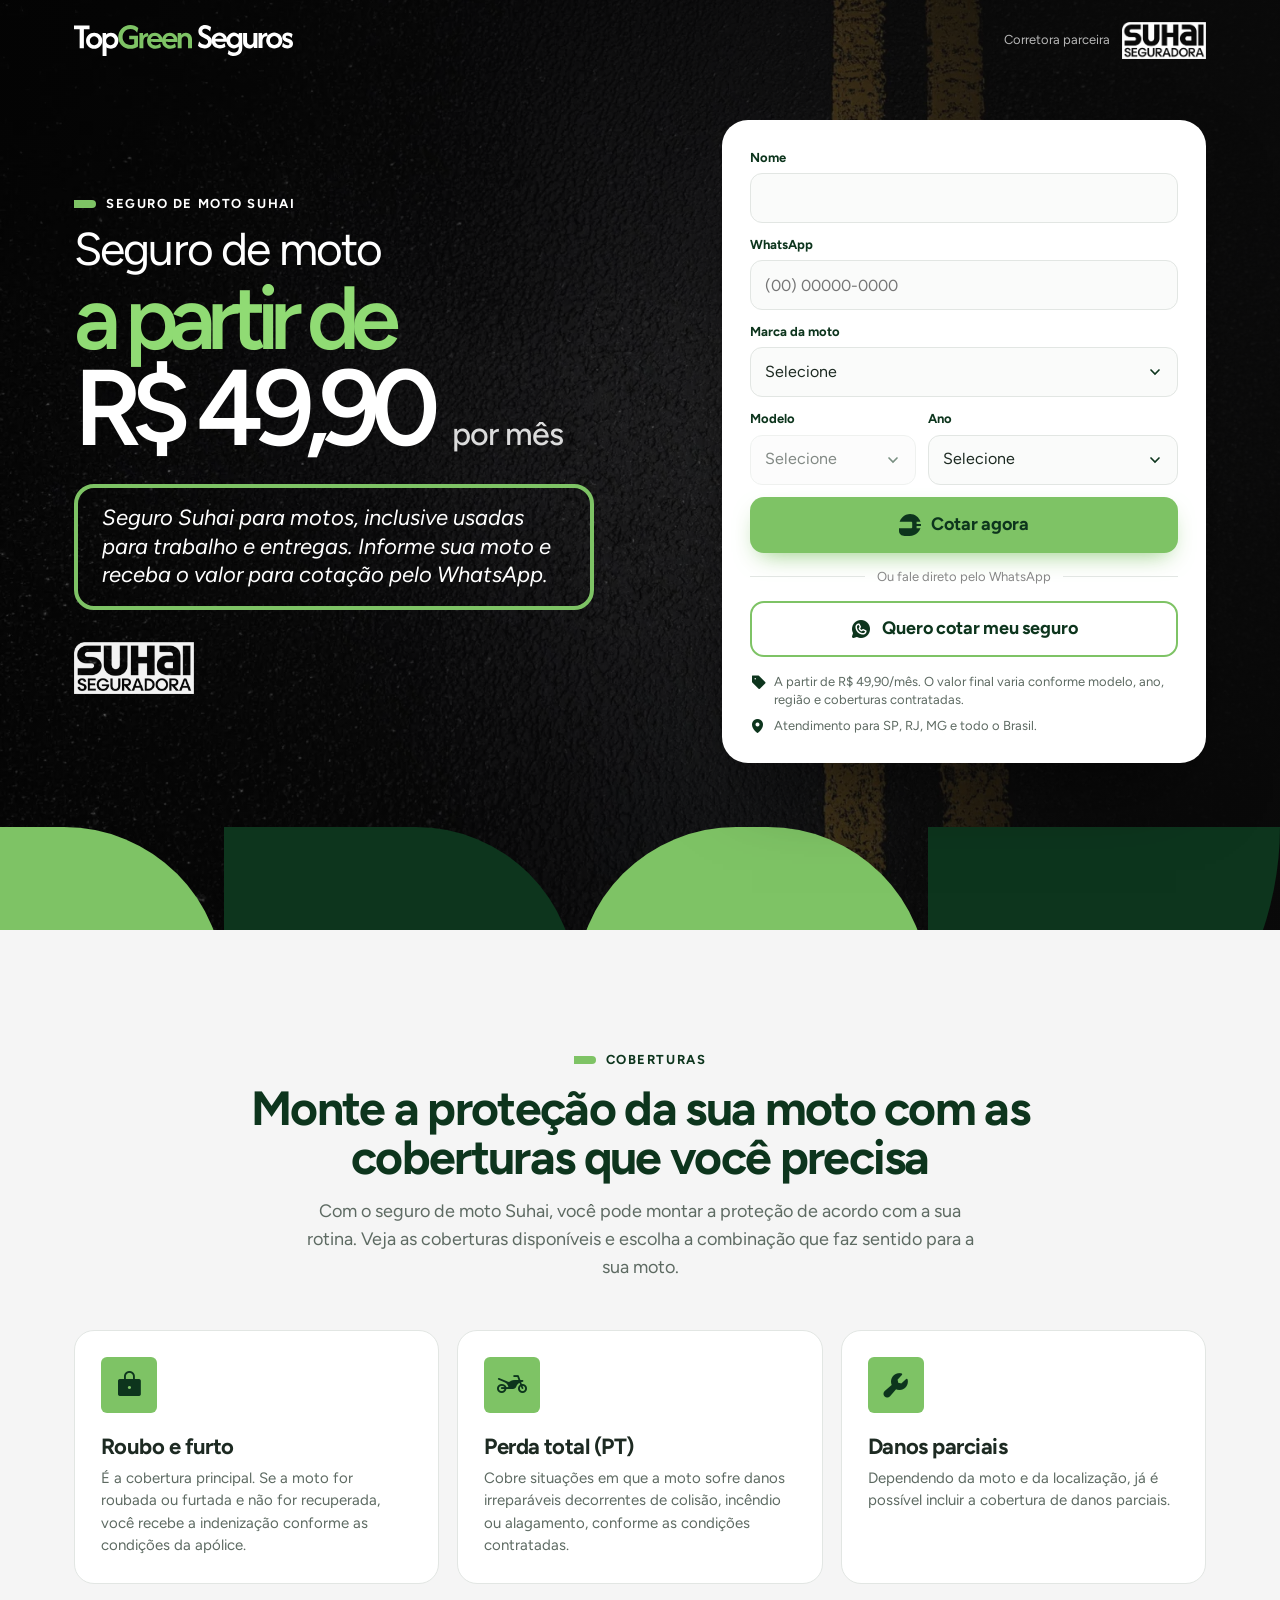
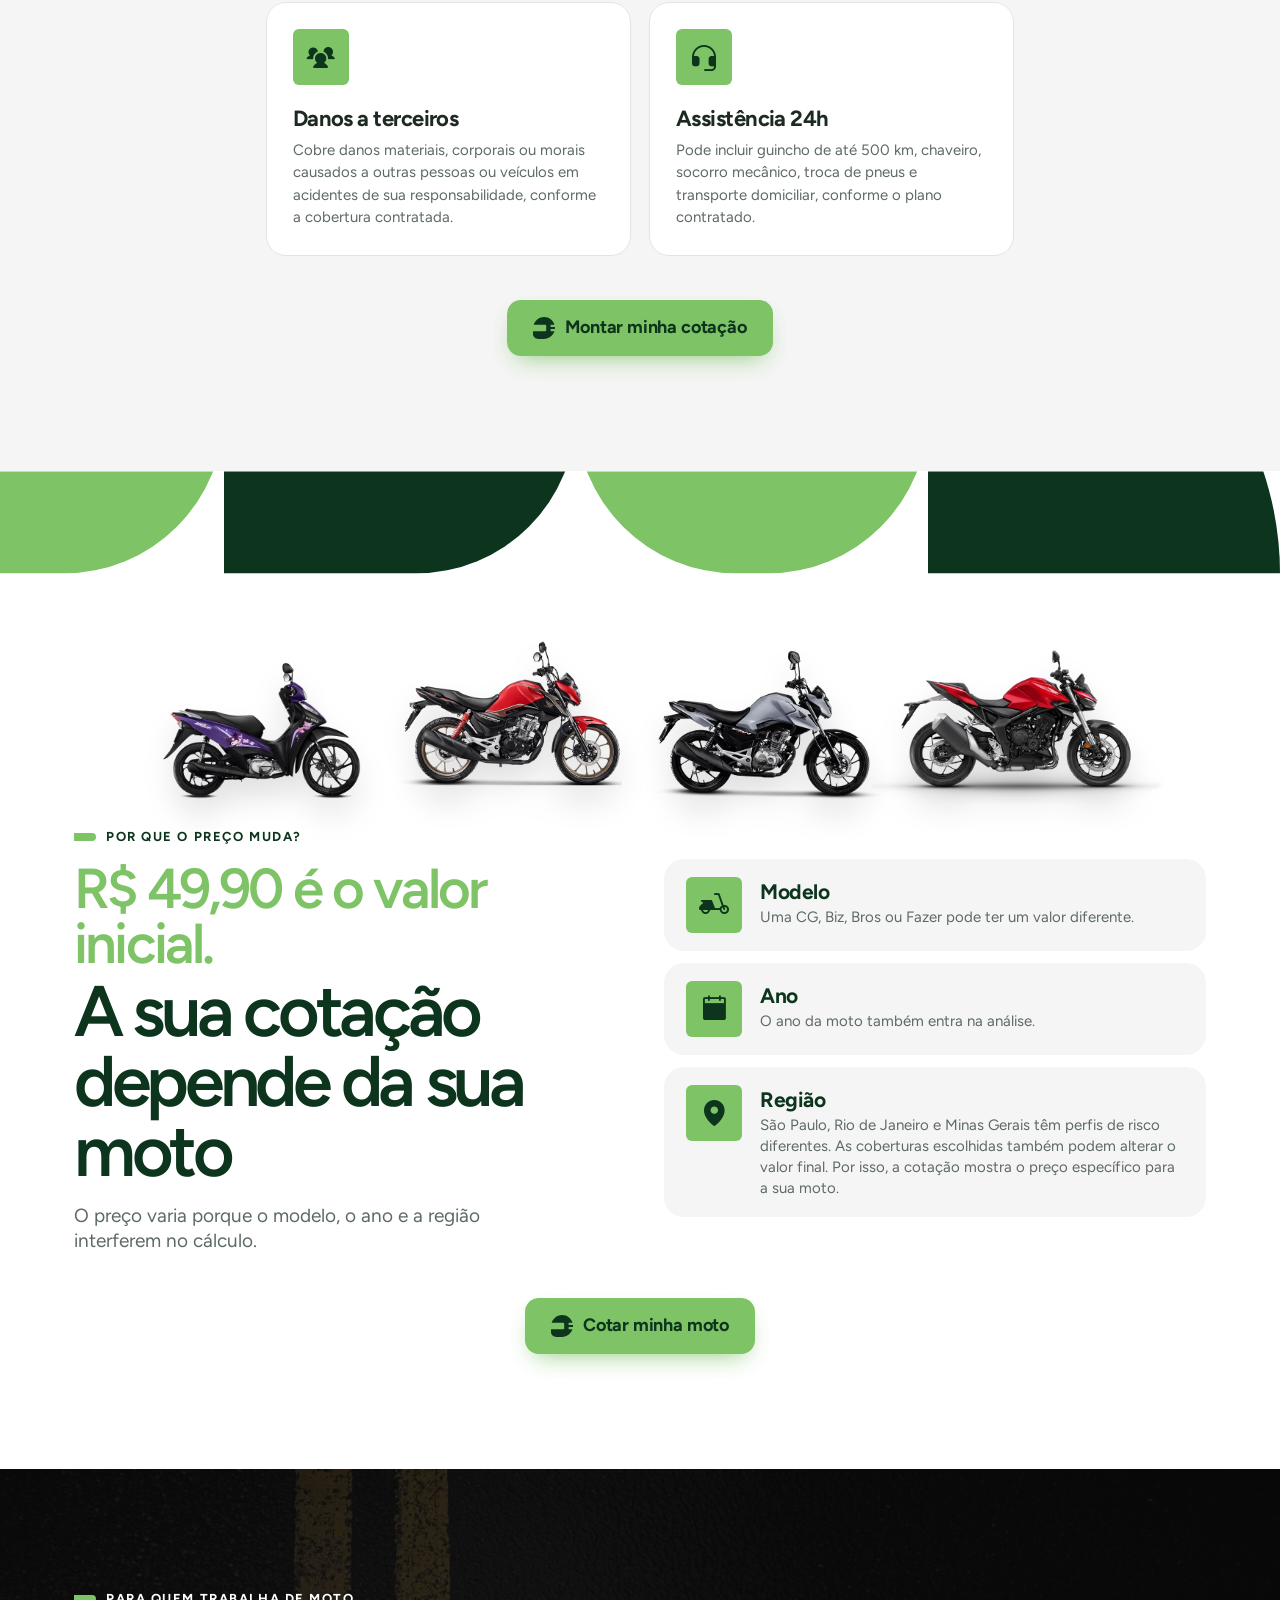
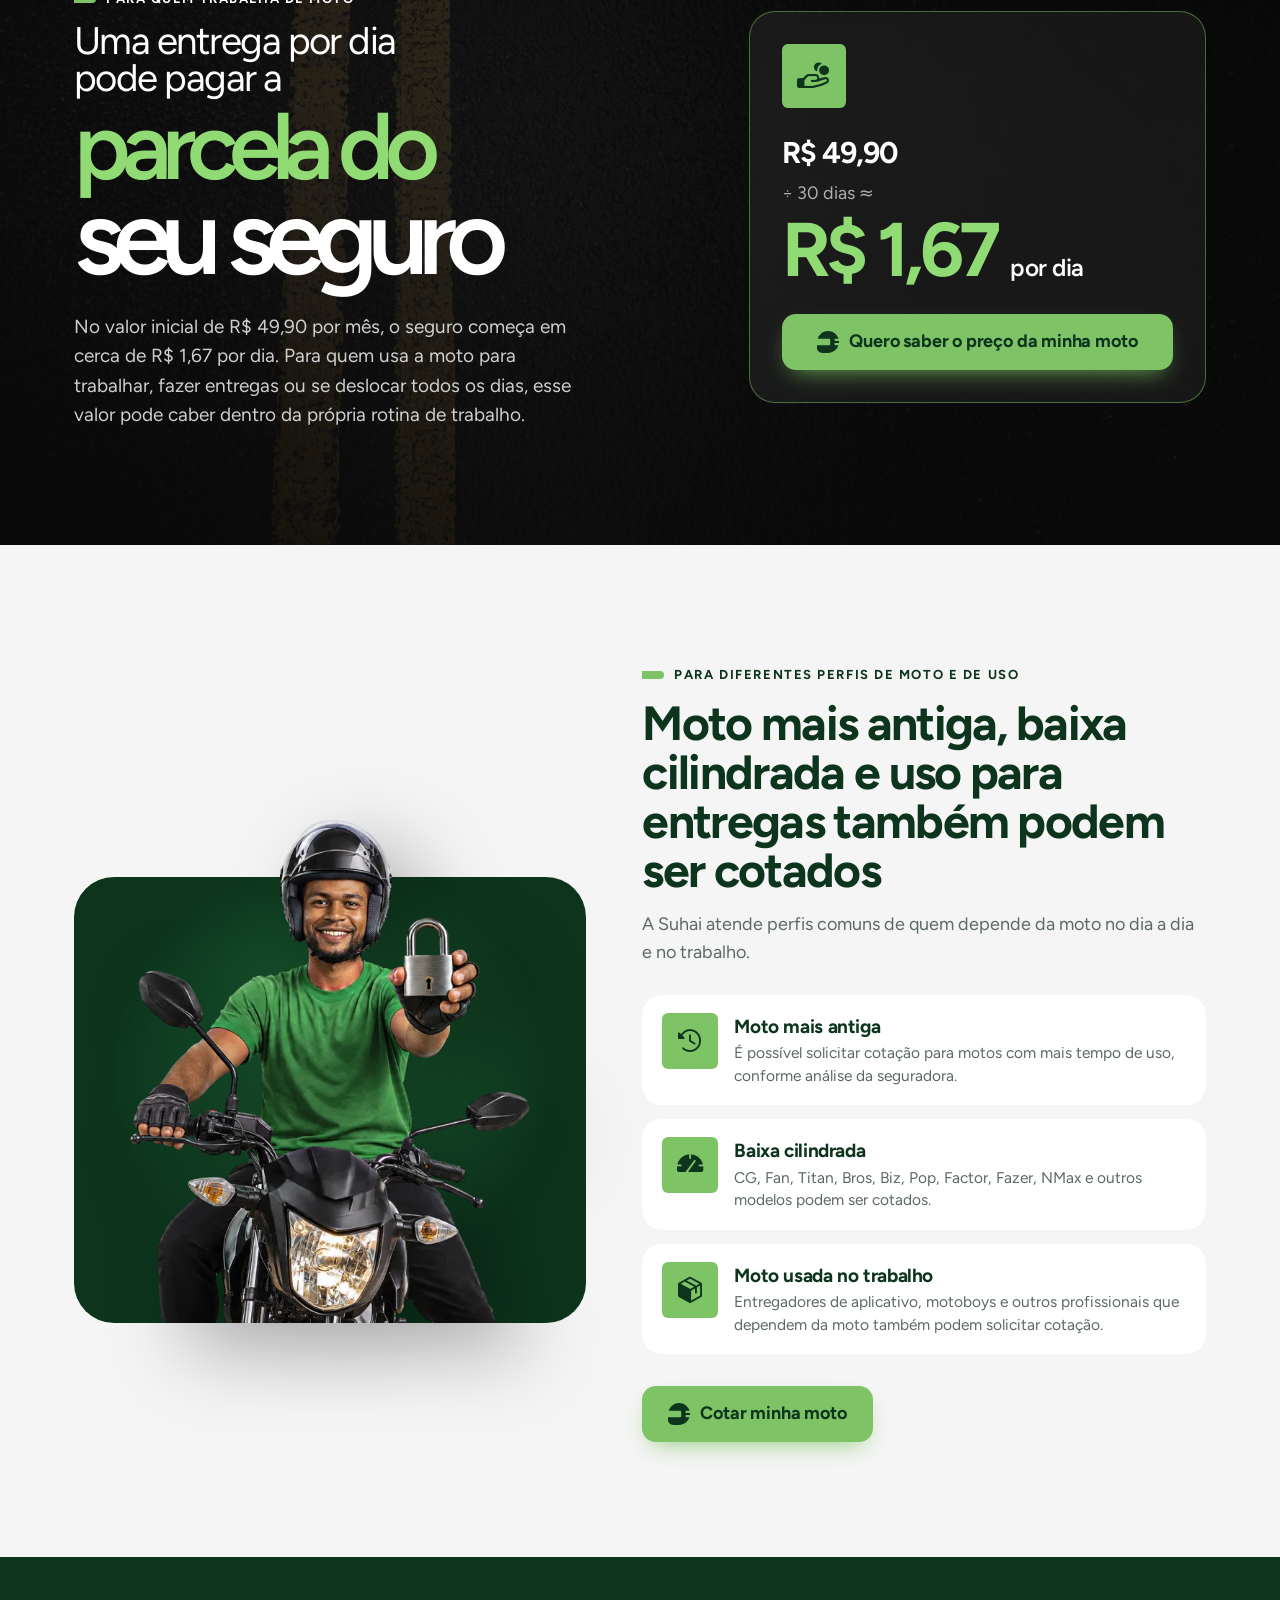
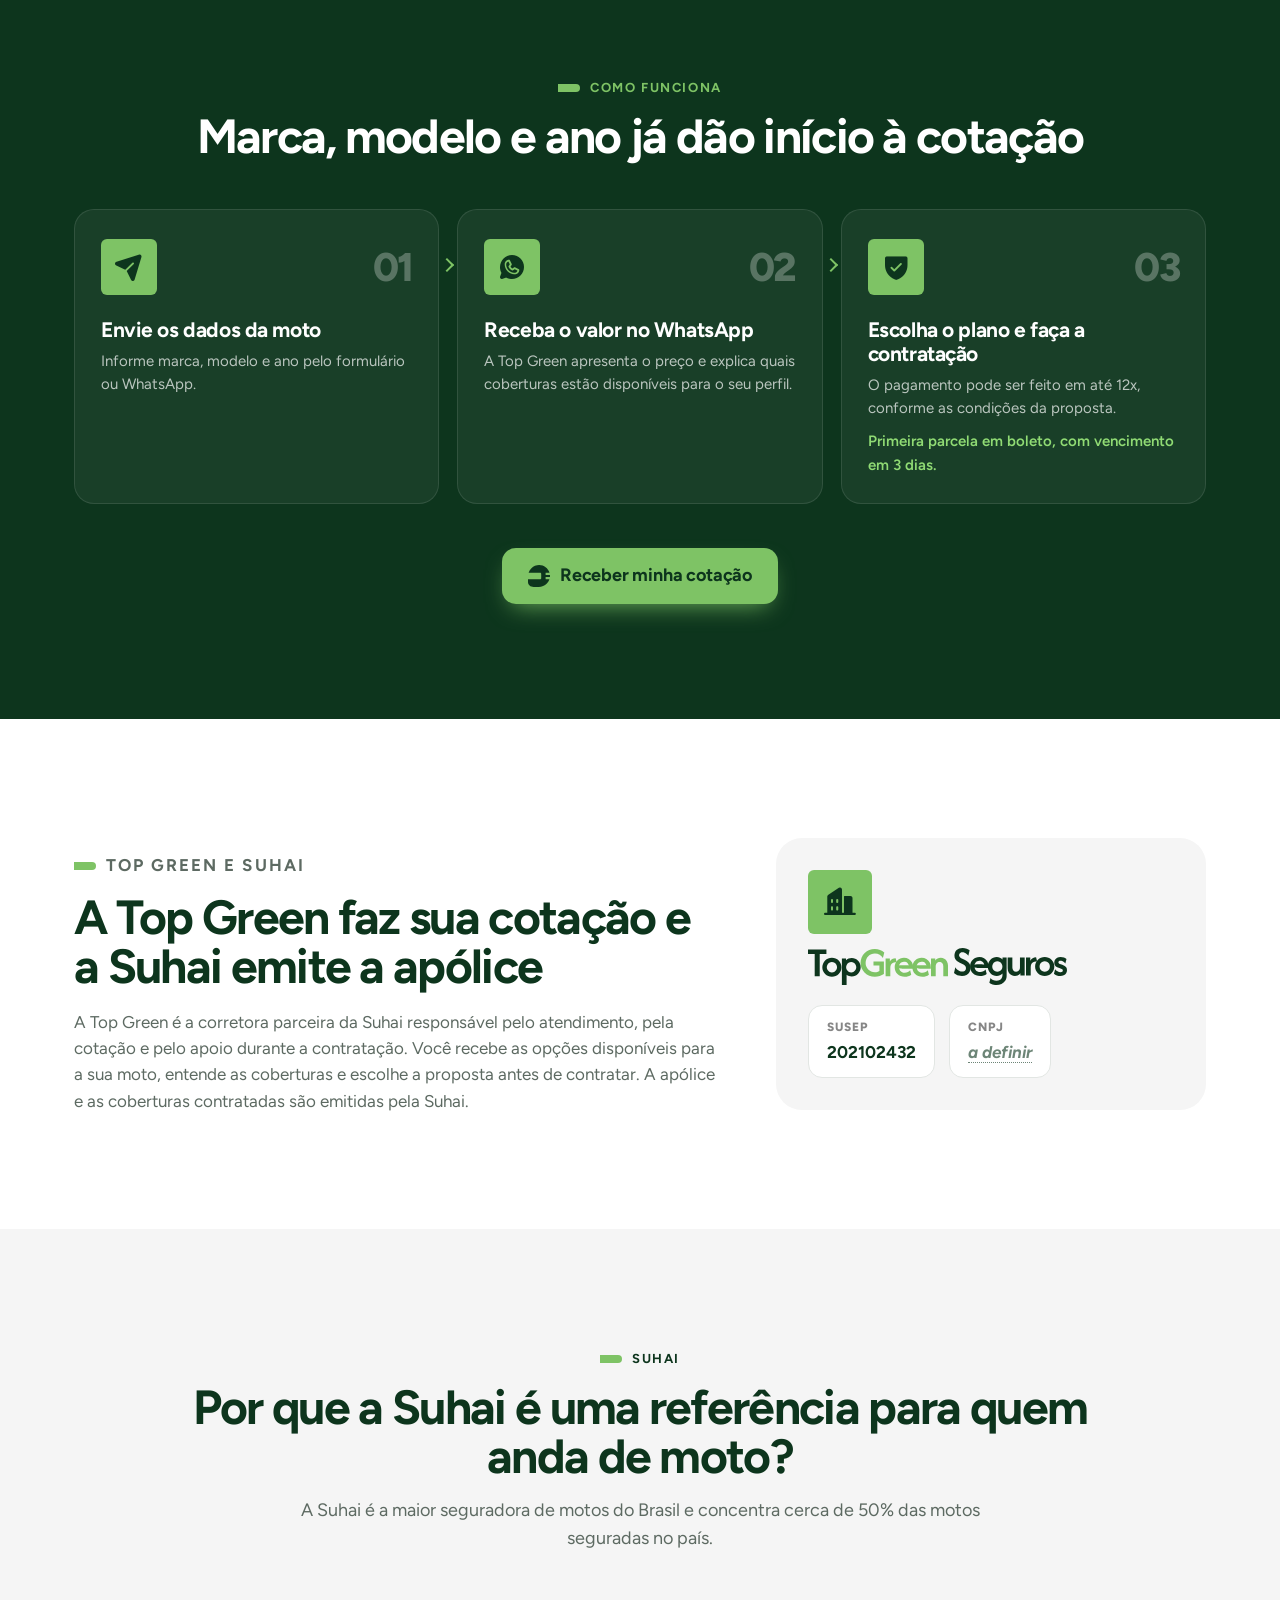
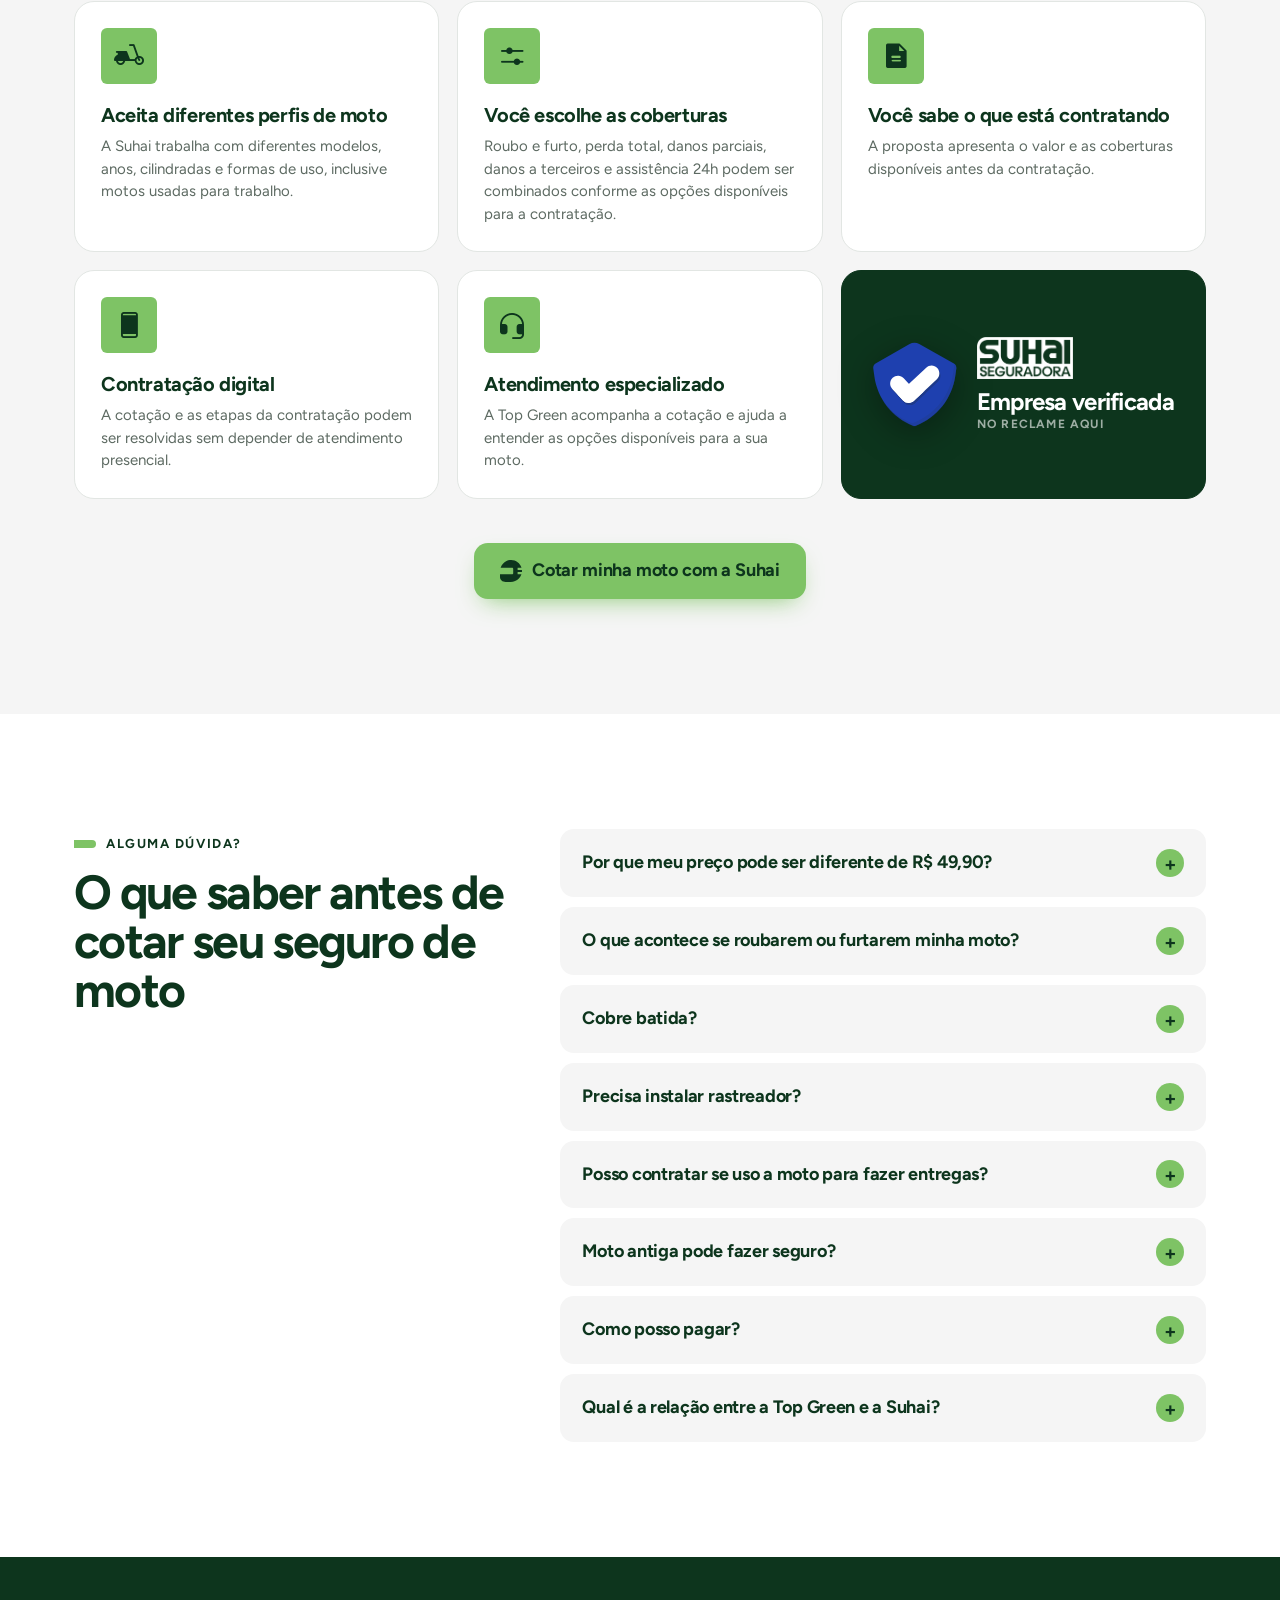
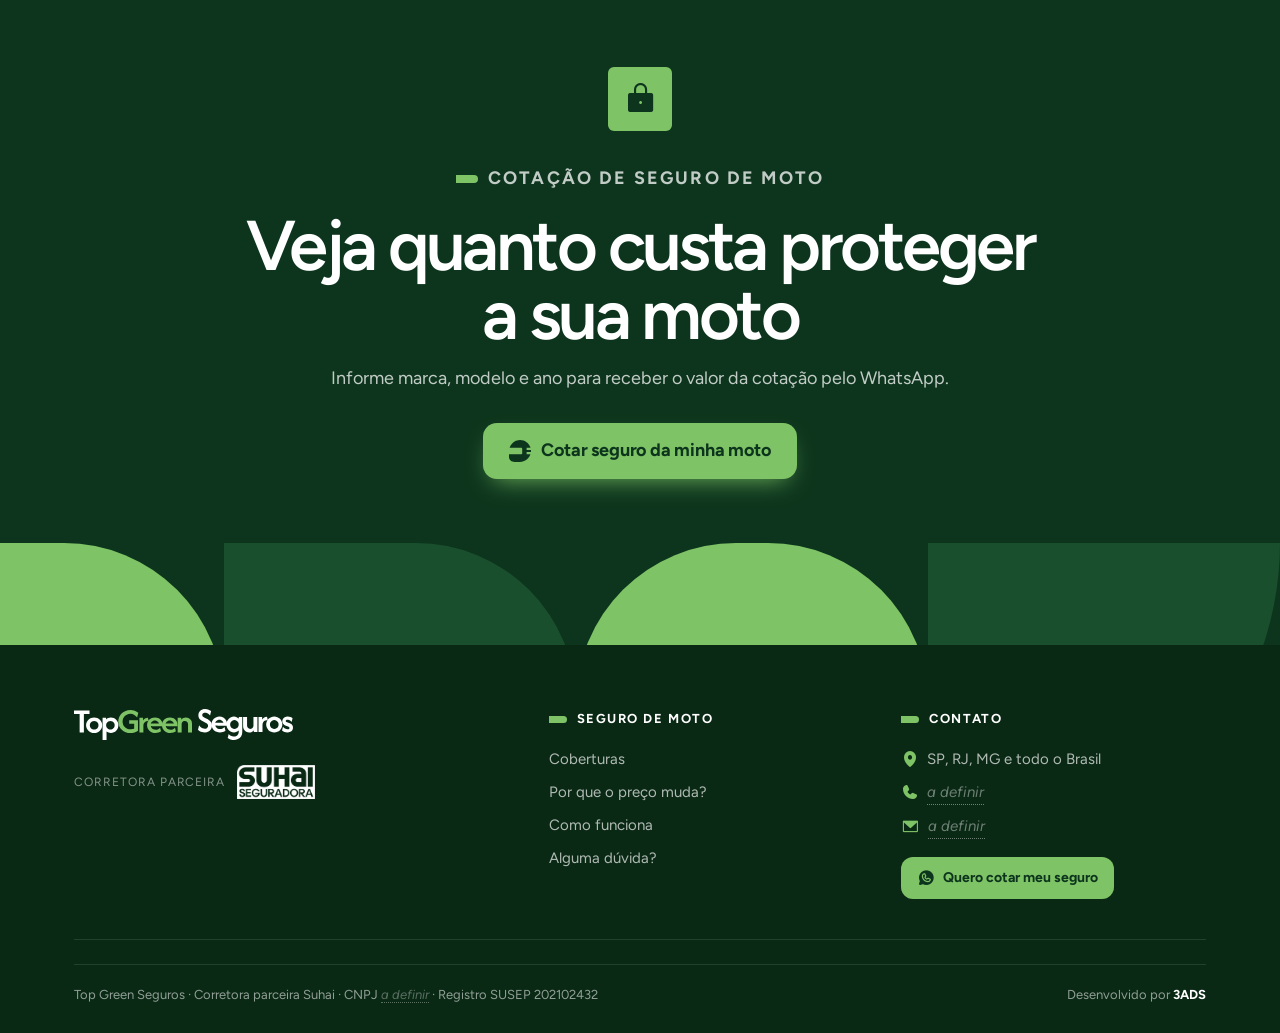
==== v2/index.html @ 80210598 "v2: ajustes do cliente (danos parciais, atendimento Brasil, selo com logo Suhai) Co-Authored-By: Cla" ====
<!doctype html>
<html lang="pt-BR">
<head>
<meta charset="utf-8">
<meta name="viewport" content="width=device-width, initial-scale=1">
<title>Seguro de Moto Suhai a partir de R$ 49,90 por mês | Top Green Seguros</title>
<meta name="description" content="Seguro Suhai para motos, inclusive usadas para trabalho e entregas. Informe sua moto e receba o valor para cotação pelo WhatsApp.">
<meta name="robots" content="noindex, nofollow"><!-- protótipo: remover na publicação final -->
<link rel="preconnect" href="https://fonts.googleapis.com">
<link rel="preconnect" href="https://fonts.gstatic.com" crossorigin>
<link href="https://fonts.googleapis.com/css2?family=Figtree:ital,wght@0,400;0,500;0,600;0,700;0,800;1,400;1,600;1,700&display=swap" rel="stylesheet">
<link rel="preload" href="../assets/icons/Phosphor-Fill.woff2" as="font" type="font/woff2" crossorigin>
<link rel="stylesheet" href="../assets/icons/phosphor-fill.css">
<link rel="preload" as="image" href="../assets/asfalto.webp">
<link rel="stylesheet" href="styles.css">
</head>
<body>

<header class="topbar">
  <div class="wrap topbar__inner">
    <a href="#topo" class="brand" aria-label="Top Green Seguros">
      <img src="../assets/topgreen.svg" alt="" width="118" height="30">
      <img src="../assets/seguros-branco.svg" alt="" width="95" height="31">
    </a>
    <div class="topbar__right">
      <span class="topbar__partner">Corretora parceira</span>
      <img src="../assets/suhai-branca.png" alt="Suhai Seguradora" width="92" height="40" class="topbar__suhai">
    </div>
  </div>
</header>

<main id="topo">

  <!-- 01 · TOPO -->
  <section class="hero">
    <div class="hero__bg" aria-hidden="true"></div>
    <div class="wrap hero__grid">
      <div class="hero__copy">
        <p class="eyebrow eyebrow--light">Seguro de moto Suhai</p>
        <h1 class="hero__title">
          <span class="hero__title-small">Seguro de moto</span>
          <span class="hero__title-green">a partir de</span>
          <span class="hero__title-big">R$&nbsp;49,90 <small>por mês</small></span>
        </h1>
        <div class="hero__box">
          Seguro Suhai para motos, inclusive usadas para trabalho e entregas. Informe sua moto e receba o valor para cotação pelo WhatsApp.
        </div>
        <div class="hero__seal">
          <img src="../assets/suhai-branca.png" alt="Suhai Seguradora" width="120" height="52">
        </div>
      </div>

      <!-- Formulário curto de cotação -->
      <div class="quote" id="cotar">
        <form class="quote__form" id="quoteForm" novalidate>
          <div class="quote__fields" data-step="form">
            <label class="field">
              <span>Nome</span>
              <input name="nome" id="nome" autocomplete="given-name" required>
            </label>
            <label class="field">
              <span>WhatsApp</span>
              <input name="whats" id="whats" type="tel" inputmode="tel" autocomplete="tel" placeholder="(00) 00000-0000" maxlength="15" required>
            </label>
            <label class="field">
              <span>Marca da moto</span>
              <select name="marca" id="marca" required>
                <option value="">Selecione</option>
              </select>
            </label>
            <div class="field-row">
              <label class="field">
                <span>Modelo</span>
                <select name="modelo" id="modelo" required disabled>
                  <option value="">Selecione</option>
                </select>
              </label>
              <label class="field">
                <span>Ano</span>
                <select name="ano" id="ano" required></select>
              </label>
            </div>
            <button type="submit" class="btn btn--primary btn--block">
              <img src="../assets/icon-cotacao.svg" alt="" width="22" height="22"> Cotar agora
            </button>
          </div>

          <div class="quote__done" data-step="done" aria-live="polite">
            <div class="quote__loader"><span></span><span></span><span></span></div>
            <div class="quote__done-ok">
              <span class="ico ico--lg"><i class="ph-fill ph-check-circle"></i></span>
              <p class="quote__done-title"><span data-nome></span>, recebemos os dados da sua <span data-moto></span>.</p>
              <a class="btn btn--whats btn--block" data-whats-quote href="#" target="_blank" rel="noopener">
                <i class="ph-fill ph-whatsapp-logo"></i> Quero cotar meu seguro
              </a>
            </div>
          </div>
        </form>

        <div class="quote__or"><span>Ou fale direto pelo WhatsApp</span></div>
        <a class="btn btn--outline btn--block" data-whats href="#" target="_blank" rel="noopener">
          <i class="ph-fill ph-whatsapp-logo"></i> Quero cotar meu seguro
        </a>
        <div class="quote__notes">
          <p><i class="ph-fill ph-tag"></i> A partir de R$ 49,90/mês. O valor final varia conforme modelo, ano, região e coberturas contratadas.</p>
          <p><i class="ph-fill ph-map-pin"></i> Atendimento para SP, RJ, MG e todo o Brasil.</p>
        </div>
      </div>
    </div>
    <div class="formas formas--hero" aria-hidden="true"><i></i><i></i><i></i><i></i></div>
  </section>

  <!-- 02 · COBERTURAS -->
  <section class="section section--light" id="coberturas">
    <div class="wrap">
      <header class="section__head section__head--center">
        <p class="eyebrow">Coberturas</p>
        <h2 class="h2">Monte a proteção da sua moto com as coberturas que você precisa</h2>
        <p class="lead">Com o seguro de moto Suhai, você pode montar a proteção de acordo com a sua rotina. Veja as coberturas disponíveis e escolha a combinação que faz sentido para a sua moto.</p>
      </header>

      <div class="cover-grid">
        <article class="cover">
          <span class="ico"><i class="ph-fill ph-lock"></i></span>
          <h3>Roubo e furto</h3>
          <p>É a cobertura principal. Se a moto for roubada ou furtada e não for recuperada, você recebe a indenização conforme as condições da apólice.</p>
        </article>
        <article class="cover">
          <span class="ico"><i class="ph-fill ph-motorcycle"></i></span>
          <h3>Perda total (PT)</h3>
          <p>Cobre situações em que a moto sofre danos irreparáveis decorrentes de colisão, incêndio ou alagamento, conforme as condições contratadas.</p>
        </article>
        <article class="cover">
          <span class="ico"><i class="ph-fill ph-wrench"></i></span>
          <h3>Danos parciais</h3>
          <p>Dependendo da moto e da localização, já é possível incluir a cobertura de danos parciais.</p>
        </article>
        <article class="cover">
          <span class="ico"><i class="ph-fill ph-users-three"></i></span>
          <h3>Danos a terceiros</h3>
          <p>Cobre danos materiais, corporais ou morais causados a outras pessoas ou veículos em acidentes de sua responsabilidade, conforme a cobertura contratada.</p>
        </article>
        <article class="cover">
          <span class="ico"><i class="ph-fill ph-headset"></i></span>
          <h3>Assistência 24h</h3>
          <p>Pode incluir guincho de até 500 km, chaveiro, socorro mecânico, troca de pneus e transporte domiciliar, conforme o plano contratado.</p>
        </article>
      </div>
      <div class="section__cta">
        <a href="#cotar" class="btn btn--primary"><img src="../assets/icon-cotacao.svg" alt="" width="22" height="22"> Montar minha cotação</a>
      </div>
    </div>
  </section>

  <!-- 03 · POR QUE O PREÇO MUDA -->
  <section class="section section--white price" id="preco">
    <div class="formas formas--top" aria-hidden="true"><i></i><i></i><i></i><i></i></div>
    <div class="price__motos" aria-hidden="true">
      <img src="../assets/moto-biz.webp" alt="" width="430" height="275" loading="lazy">
      <img src="../assets/moto-titan.webp" alt="" width="430" height="275" loading="lazy">
      <img src="../assets/moto-fan.webp" alt="" width="430" height="275" loading="lazy">
      <img src="../assets/moto-cb300.webp" alt="" width="430" height="275" loading="lazy">
    </div>
    <div class="wrap price__grid">
      <div>
        <p class="eyebrow">Por que o preço muda?</p>
        <h2 class="display">
          <span class="display__green">R$ 49,90 é o valor inicial.</span>
          <span class="display__dark">A sua cotação depende da sua moto</span>
        </h2>
        <p class="price__kicker">O preço varia porque o modelo, o ano e a região interferem no cálculo.</p>
      </div>
      <ul class="price__list">
        <li><span class="ico"><i class="ph-fill ph-moped"></i></span><div><strong>Modelo</strong>Uma CG, Biz, Bros ou Fazer pode ter um valor diferente.</div></li>
        <li><span class="ico"><i class="ph-fill ph-calendar-blank"></i></span><div><strong>Ano</strong>O ano da moto também entra na análise.</div></li>
        <li><span class="ico"><i class="ph-fill ph-map-pin"></i></span><div><strong>Região</strong>São Paulo, Rio de Janeiro e Minas Gerais têm perfis de risco diferentes. As coberturas escolhidas também podem alterar o valor final. Por isso, a cotação mostra o preço específico para a sua moto.</div></li>
      </ul>
    </div>
    <div class="wrap section__cta">
      <a href="#cotar" class="btn btn--primary"><img src="../assets/icon-cotacao.svg" alt="" width="22" height="22"> Cotar minha moto</a>
    </div>
  </section>

  <!-- 04 · PARA QUEM TRABALHA DE MOTO -->
  <section class="section section--asfalto conta" id="trabalho">
    <div class="wrap conta__grid">
      <div>
        <p class="eyebrow eyebrow--light">Para quem trabalha de moto</p>
        <h2 class="conta__title">
          <span class="conta__small">Uma entrega por dia pode pagar a</span>
          <span class="conta__green">parcela do</span>
          <span class="conta__big">seu seguro</span>
        </h2>
        <p class="conta__lead">No valor inicial de R$ 49,90 por mês, o seguro começa em cerca de R$ 1,67 por dia. Para quem usa a moto para trabalhar, fazer entregas ou se deslocar todos os dias, esse valor pode caber dentro da própria rotina de trabalho.</p>
      </div>
      <div class="formula">
        <span class="ico ico--lg"><i class="ph-fill ph-hand-coins"></i></span>
        <p class="formula__calc">
          <span>R$ 49,90</span>
          <span class="formula__op">÷ 30 dias ≈</span>
          <strong>R$ 1,67 <small>por dia</small></strong>
        </p>
        <a href="#cotar" class="btn btn--primary btn--block"><img src="../assets/icon-cotacao.svg" alt="" width="22" height="22"> Quero saber o preço da minha moto</a>
      </div>
    </div>
  </section>

  <!-- 05 · PERFIS -->
  <section class="section section--light perfis" id="perfis">
    <div class="wrap perfis__grid">
      <div class="suhai__photo">
        <div class="suhai__panel" aria-hidden="true"></div>
        <img src="../assets/motociclista.webp" alt="Motociclista de camiseta verde mostrando um cadeado" width="700" height="883" loading="lazy">
      </div>
      <div>
        <p class="eyebrow">Para diferentes perfis de moto e de uso</p>
        <h2 class="h2">Moto mais antiga, baixa cilindrada e uso para entregas também podem ser cotados</h2>
        <p class="lead">A Suhai atende perfis comuns de quem depende da moto no dia a dia e no trabalho.</p>
        <ul class="feature-list">
          <li><span class="ico"><i class="ph-fill ph-clock-counter-clockwise"></i></span><div><strong>Moto mais antiga</strong>É possível solicitar cotação para motos com mais tempo de uso, conforme análise da seguradora.</div></li>
          <li><span class="ico"><i class="ph-fill ph-gauge"></i></span><div><strong>Baixa cilindrada</strong>CG, Fan, Titan, Bros, Biz, Pop, Factor, Fazer, NMax e outros modelos podem ser cotados.</div></li>
          <li><span class="ico"><i class="ph-fill ph-package"></i></span><div><strong>Moto usada no trabalho</strong>Entregadores de aplicativo, motoboys e outros profissionais que dependem da moto também podem solicitar cotação.</div></li>
        </ul>
        <a href="#cotar" class="btn btn--primary"><img src="../assets/icon-cotacao.svg" alt="" width="22" height="22"> Cotar minha moto</a>
      </div>
    </div>
  </section>

  <!-- 06 · COMO FUNCIONA -->
  <section class="section section--dark como" id="como">
    <div class="wrap">
      <header class="section__head section__head--center">
        <p class="eyebrow eyebrow--green">Como funciona</p>
        <h2 class="h2 h2--light">Marca, modelo e ano já dão início à cotação</h2>
      </header>
      <ol class="steps">
        <li>
          <div class="steps__top"><span class="ico"><i class="ph-fill ph-paper-plane-tilt"></i></span><span class="steps__n">01</span></div>
          <h3>Envie os dados da moto</h3>
          <p>Informe marca, modelo e ano pelo formulário ou WhatsApp.</p>
        </li>
        <li>
          <div class="steps__top"><span class="ico"><i class="ph-fill ph-whatsapp-logo"></i></span><span class="steps__n">02</span></div>
          <h3>Receba o valor no WhatsApp</h3>
          <p>A Top Green apresenta o preço e explica quais coberturas estão disponíveis para o seu perfil.</p>
        </li>
        <li>
          <div class="steps__top"><span class="ico"><i class="ph-fill ph-shield-check"></i></span><span class="steps__n">03</span></div>
          <h3>Escolha o plano e faça a contratação</h3>
          <p>O pagamento pode ser feito em até 12x, conforme as condições da proposta.</p>
          <p class="steps__note">Primeira parcela em boleto, com vencimento em 3 dias.</p>
        </li>
      </ol>
      <div class="section__cta">
        <a href="#cotar" class="btn btn--primary"><img src="../assets/icon-cotacao.svg" alt="" width="22" height="22"> Receber minha cotação</a>
      </div>
    </div>
  </section>

  <!-- 07 · TOP GREEN E SUHAI -->
  <section class="section section--white" id="quem-somos">
    <div class="wrap trust">
      <div class="trust__about">
        <p class="eyebrow">Top Green e Suhai</p>
        <h2 class="h2">A Top Green faz sua cotação e a Suhai emite a apólice</h2>
        <p>A Top Green é a corretora parceira da Suhai responsável pelo atendimento, pela cotação e pelo apoio durante a contratação. Você recebe as opções disponíveis para a sua moto, entende as coberturas e escolhe a proposta antes de contratar. A apólice e as coberturas contratadas são emitidas pela Suhai.</p>
      </div>
      <div class="trust__card">
        <span class="ico ico--lg"><i class="ph-fill ph-buildings"></i></span>
        <span class="brand brand--dark">
          <img src="../assets/topgreen-dark.svg" alt="Top Green" width="118" height="30">
          <img src="../assets/seguros-dark.svg" alt="Seguros" width="95" height="31">
        </span>
        <dl class="trust__data">
          <div><dt>SUSEP</dt><dd>202102432</dd></div>
          <div><dt>CNPJ</dt><dd><span class="pending">a definir</span></dd></div>
        </dl>
      </div>
    </div>
  </section>

  <!-- 08 · SUHAI -->
  <section class="section section--light" id="suhai">
    <div class="wrap">
      <header class="section__head section__head--center">
        <div>
          <p class="eyebrow">Suhai</p>
          <h2 class="h2">Por que a Suhai é uma referência para quem anda de moto?</h2>
          <p class="lead">A Suhai é a maior seguradora de motos do Brasil e concentra cerca de 50% das motos seguradas no país.</p>
        </div>
      </header>
      <div class="why-grid">
        <article class="why"><span class="ico"><i class="ph-fill ph-moped"></i></span><h3>Aceita diferentes perfis de moto</h3><p>A Suhai trabalha com diferentes modelos, anos, cilindradas e formas de uso, inclusive motos usadas para trabalho.</p></article>
        <article class="why"><span class="ico"><i class="ph-fill ph-sliders-horizontal"></i></span><h3>Você escolhe as coberturas</h3><p>Roubo e furto, perda total, danos parciais, danos a terceiros e assistência 24h podem ser combinados conforme as opções disponíveis para a contratação.</p></article>
        <article class="why"><span class="ico"><i class="ph-fill ph-file-text"></i></span><h3>Você sabe o que está contratando</h3><p>A proposta apresenta o valor e as coberturas disponíveis antes da contratação.</p></article>
        <article class="why"><span class="ico"><i class="ph-fill ph-device-mobile"></i></span><h3>Contratação digital</h3><p>A cotação e as etapas da contratação podem ser resolvidas sem depender de atendimento presencial.</p></article>
        <article class="why"><span class="ico"><i class="ph-fill ph-headset"></i></span><h3>Atendimento especializado</h3><p>A Top Green acompanha a cotação e ajuda a entender as opções disponíveis para a sua moto.</p></article>
        <article class="why why--ra" role="img" aria-label="Suhai: Empresa verificada no Reclame Aqui">
          <img src="../assets/ra-empresa-verificada.svg" alt="" width="84" height="85" class="ra__seal">
          <div class="ra__txt">
            <img src="../assets/suhai-branca.png" alt="Suhai Seguradora" width="110" height="48" class="ra__suhai">
            <strong>Empresa verificada</strong>
            <small>no Reclame Aqui</small>
          </div>
        </article>
      </div>
      <div class="section__cta">
        <a href="#cotar" class="btn btn--primary"><img src="../assets/icon-cotacao.svg" alt="" width="22" height="22"> Cotar minha moto com a Suhai</a>
      </div>
    </div>
  </section>

  <!-- 09 · FAQ -->
  <section class="section section--white" id="faq">
    <div class="wrap faq">
      <header class="section__head">
        <p class="eyebrow">Alguma dúvida?</p>
        <h2 class="h2">O que saber antes de cotar seu seguro de moto</h2>
      </header>
      <div class="faq__list">
        <details>
          <summary>Por que meu preço pode ser diferente de R$ 49,90?</summary>
          <p>Porque R$ 49,90 é o valor inicial. Modelo, ano, região e coberturas contratadas influenciam o preço da sua cotação.</p>
        </details>
        <details>
          <summary>O que acontece se roubarem ou furtarem minha moto?</summary>
          <p>Se o evento estiver coberto e a moto não for recuperada, a indenização segue as condições previstas na apólice.</p>
        </details>
        <details>
          <summary>Cobre batida?</summary>
          <p>Roubo e furto não incluem automaticamente qualquer dano causado por colisão. Para cobrir batidas, é possível contratar a cobertura de danos parciais.</p>
        </details>
        <details>
          <summary>Precisa instalar rastreador?</summary>
          <p>Depende da análise da proposta. Se houver necessidade, essa condição será informada durante a cotação.</p>
        </details>
        <details>
          <summary>Posso contratar se uso a moto para fazer entregas?</summary>
          <p>Sim. Motos utilizadas por entregadores e motoboys podem ser cotadas, conforme as condições de aceitação da seguradora.</p>
        </details>
        <details>
          <summary>Moto antiga pode fazer seguro?</summary>
          <p>É possível solicitar cotação para motos mais antigas, conforme análise da proposta.</p>
        </details>
        <details>
          <summary>Como posso pagar?</summary>
          <p>O seguro pode ser parcelado em até 12x, conforme as condições apresentadas na cotação. A primeira parcela pode ser paga por boleto com vencimento em 3 dias.</p>
        </details>
        <details>
          <summary>Qual é a relação entre a Top Green e a Suhai?</summary>
          <p>A Top Green faz seu atendimento, cotação e apoio durante a contratação. A Suhai é a seguradora responsável pela apólice e pelas coberturas contratadas.</p>
        </details>
      </div>
    </div>
  </section>

  <!-- 10 · COTAÇÃO FINAL -->
  <section class="final">
    <div class="wrap final__inner">
      <span class="ico ico--lg"><i class="ph-fill ph-lock"></i></span>
      <p class="eyebrow eyebrow--green">Cotação de seguro de moto</p>
      <h2 class="final__title">Veja quanto custa proteger a sua moto</h2>
      <p>Informe marca, modelo e ano para receber o valor da cotação pelo WhatsApp.</p>
      <div class="final__ctas">
        <a href="#cotar" class="btn btn--primary"><img src="../assets/icon-cotacao.svg" alt="" width="22" height="22"> Cotar seguro da minha moto</a>
      </div>
    </div>
    <div class="formas" aria-hidden="true"><i></i><i></i><i></i><i></i></div>
  </section>
</main>

<footer class="footer">
  <div class="wrap">
    <div class="footer__grid">
      <div class="footer__about">
        <span class="brand">
          <img src="../assets/topgreen.svg" alt="Top Green" width="118" height="30">
          <img src="../assets/seguros-branco.svg" alt="Seguros" width="95" height="31">
        </span>
        <div class="footer__partner">
          <span>Corretora parceira</span>
          <img src="../assets/suhai-branca.png" alt="Suhai Seguradora" width="92" height="40">
        </div>
      </div>

      <nav class="footer__col" aria-label="Navegação do rodapé">
        <h3>Seguro de moto</h3>
        <ul>
          <li><a href="#coberturas">Coberturas</a></li>
          <li><a href="#preco">Por que o preço muda?</a></li>
          <li><a href="#como">Como funciona</a></li>
          <li><a href="#faq">Alguma dúvida?</a></li>
        </ul>
      </nav>

      <div class="footer__col">
        <h3>Contato</h3>
        <ul class="footer__contact">
          <li><i class="ph-fill ph-map-pin"></i> SP, RJ, MG e todo o Brasil</li>
          <li><i class="ph-fill ph-phone"></i> <span class="pending">a definir</span></li>
          <li><i class="ph-fill ph-envelope-simple"></i> <span class="pending">a definir</span></li>
        </ul>
        <a href="#" class="footer__whats" data-whats target="_blank" rel="noopener">
          <i class="ph-fill ph-whatsapp-logo"></i> Quero cotar meu seguro
        </a>
      </div>
    </div>

    <div class="footer__bottom">
      <p>Top Green Seguros · Corretora parceira Suhai · CNPJ <span class="pending">a definir</span> · Registro SUSEP 202102432</p>
      <p class="footer__credit">Desenvolvido por <a href="https://3ads.com.br" target="_blank" rel="noopener">3ADS</a></p>
    </div>
  </div>
</footer>

<!-- Barra fixa mobile -->
<div class="sticky-cta" id="stickyCta">
  <a href="#cotar" class="btn btn--primary">Cotar agora</a>
  <a href="#" class="btn btn--whats-icon" data-whats target="_blank" rel="noopener" aria-label="Quero cotar meu seguro pelo WhatsApp"><i class="ph-fill ph-whatsapp-logo"></i></a>
</div>

<script src="script.js"></script>
</body>
</html>
---- assets/icons/phosphor-fill.css ----
/* Phosphor Icons (fill) v2.1.1 · MIT · subconjunto usado na LP */
@font-face {
  font-family: "Phosphor-Fill";
  src: url("Phosphor-Fill.woff2") format("woff2");
  font-weight: normal;
  font-style: normal;
  font-display: block;
}

.ph-fill {
  /* use !important to prevent issues with browser extensions that change fonts */
  font-family: "Phosphor-Fill" !important;
  speak: never;
  font-style: normal;
  font-weight: normal;
  font-variant: normal;
  text-transform: none;
  line-height: 1;

  /* Enable Ligatures ================ */
  letter-spacing: 0;
  -webkit-font-feature-settings: "liga";
  -moz-font-feature-settings: "liga=1";
  -moz-font-feature-settings: "liga";
  -ms-font-feature-settings: "liga" 1;
  font-feature-settings: "liga";
  -webkit-font-variant-ligatures: discretionary-ligatures;
  font-variant-ligatures: discretionary-ligatures;

  /* Better Font Rendering =========== */
  -webkit-font-smoothing: antialiased;
  -moz-osx-font-smoothing: grayscale;
}

.ph-fill.ph-buildings:before {
  content: "\e102";
}
.ph-fill.ph-calendar-blank:before {
  content: "\e10a";
}
.ph-fill.ph-check-circle:before {
  content: "\e184";
}
.ph-fill.ph-clock-counter-clockwise:before {
  content: "\e1a0";
}
.ph-fill.ph-device-mobile:before {
  content: "\e1e0";
}
.ph-fill.ph-envelope-simple:before {
  content: "\e218";
}
.ph-fill.ph-file-text:before {
  content: "\e23a";
}
.ph-fill.ph-gauge:before {
  content: "\e628";
}
.ph-fill.ph-hand-coins:before {
  content: "\ea8c";
}
.ph-fill.ph-headset:before {
  content: "\e584";
}
.ph-fill.ph-lock:before {
  content: "\e2fa";
}
.ph-fill.ph-map-pin:before {
  content: "\e316";
}
.ph-fill.ph-moped:before {
  content: "\e824";
}
.ph-fill.ph-motorcycle:before {
  content: "\e80a";
}
.ph-fill.ph-package:before {
  content: "\e390";
}
.ph-fill.ph-paper-plane-tilt:before {
  content: "\e398";
}
.ph-fill.ph-phone:before {
  content: "\e3b8";
}
.ph-fill.ph-shield-check:before {
  content: "\e40c";
}
.ph-fill.ph-sliders-horizontal:before {
  content: "\e434";
}
.ph-fill.ph-tag:before {
  content: "\e478";
}
.ph-fill.ph-users-three:before {
  content: "\e68e";
}
.ph-fill.ph-whatsapp-logo:before {
  content: "\e5d0";
}
.ph-fill.ph-wrench:before {
  content: "\e5d4";
}
---- v2/styles.css ----
/* =========================================================
   Top Green Seguros · LP Seguro de Moto (protótipo)
   Linguagem visual: anúncios NOV/2026 (Figma)
   ========================================================= */
:root {
  --dark: #0d351d;        /* verde-escuro Top Green */
  --dark-2: #0a2915;
  --green: #7ec365;       /* verde principal */
  --green-2: #90db74;     /* verde claro (títulos sobre asfalto) */
  --off: #f5f5f5;         /* fundo claro */
  --white: #ffffff;
  --gray: #868686;
  --ink: #1d2a22;
  --muted: #5d6a62;
  --line: #e2e6e3;
  --asfalto: #121212;
  --radius: 20px;
  --radius-sm: 14px;
  --shadow: 0 24px 60px -24px rgba(13, 53, 29, .35);
  --wrap: 1180px;
  --font: "Figtree", system-ui, -apple-system, "Segoe UI", sans-serif;
}

*, *::before, *::after { box-sizing: border-box; }
html { scroll-behavior: smooth; scroll-padding-top: 80px; }
body {
  margin: 0;
  font-family: var(--font);
  color: var(--ink);
  background: var(--off);
  font-size: 17px;
  line-height: 1.55;
  -webkit-font-smoothing: antialiased;
  overflow-x: hidden;
}
img { max-width: 100%; height: auto; display: block; }
h1, h2, h3, p { margin: 0; }
a { color: inherit; }
button, input, select { font: inherit; }
.wrap { width: 100%; max-width: var(--wrap); margin: 0 auto; padding: 0 24px; }
.sr-only { position: absolute; width: 1px; height: 1px; overflow: hidden; clip: rect(0 0 0 0); white-space: nowrap; }

/* ---------- Dados pendentes (discreto) ---------- */
.pending { opacity: .6; font-style: italic; border-bottom: 1px dotted currentColor; cursor: help; }

/* ---------- Tipografia base ---------- */
.eyebrow {
  font-size: 13px; font-weight: 700; letter-spacing: .12em; text-transform: uppercase;
  color: var(--dark); display: inline-flex; align-items: center; gap: 10px; margin-bottom: 14px;
}
.eyebrow::before { content: ""; width: 22px; height: 8px; border-radius: 0 8px 8px 0; background: var(--green); }
.eyebrow--light { color: var(--white); }
.eyebrow--green { color: var(--green); }
.h2 {
  font-size: clamp(30px, 4.2vw, 48px); line-height: 1.02; letter-spacing: -0.035em;
  font-weight: 700; color: var(--dark);
}
.h2--light { color: var(--white); }
.hl { color: var(--green); }
.lead { font-size: 18px; color: var(--muted); margin-top: 16px; max-width: 620px; }

/* ---------- Botões ---------- */
.btn {
  display: inline-flex; align-items: center; justify-content: center; gap: 10px;
  min-height: 56px; padding: 0 26px; border-radius: var(--radius-sm);
  font-weight: 700; font-size: 18px; letter-spacing: -0.01em; text-decoration: none;
  border: 0; cursor: pointer; transition: transform .15s ease, box-shadow .15s ease, background .15s ease;
}
.btn img { width: 22px; height: 22px; flex: none; }
.btn:hover { transform: translateY(-2px); }
.btn:active { transform: translateY(0); }
.btn--primary { background: var(--green); color: var(--dark); box-shadow: 0 10px 24px -10px rgba(126, 195, 101, .9); }
.btn--primary:hover { background: var(--green-2); }
.btn--outline { background: var(--white); color: var(--dark); border: 2px solid var(--green); }
.btn--outline:hover { background: #f1f9ee; }
.btn--ghost { background: transparent; color: var(--white); border: 2px solid rgba(255,255,255,.35); }
.btn--ghost:hover { border-color: var(--green); }
.btn--light { background: var(--white); color: var(--dark); }
.btn--whats { background: #25d366; color: #073b1c; }
.btn--block { width: 100%; }
.btn-link { background: none; border: 0; color: var(--muted); cursor: pointer; font-size: 14px; margin-top: 10px; padding: 4px; }
.invert { filter: brightness(0) invert(1); }

/* ---------- Topbar ---------- */
.topbar { position: absolute; left: 0; right: 0; z-index: 5; padding: 22px 0; }
.topbar__inner { display: flex; align-items: center; justify-content: space-between; }
.brand { display: inline-flex; align-items: center; gap: 6px; }
.brand img:first-child { width: 118px; height: auto; }
.brand img:last-child { width: 95px; height: auto; }
.topbar__right { display: flex; align-items: center; gap: 12px; }
.topbar__partner { color: rgba(255,255,255,.7); font-size: 13px; }
.topbar__suhai { width: 84px; height: auto; }

/* ---------- Formas (assinatura visual) ---------- */
.formas {
  --s: clamp(120px, 25vw, 340px);
  position: relative; height: calc(var(--s) * .32); overflow: hidden;
  display: grid; grid-template-columns: repeat(4, 1fr); width: calc(100% + var(--s) * .4);
  margin-left: calc(var(--s) * -.4);
}
.formas i { display: block; height: var(--s); }
.formas i:nth-child(1) { background: var(--green); border-radius: 0 999px 999px 0; }
.formas i:nth-child(2) { background: var(--dark); border-radius: 0 999px 999px 999px; }
.formas i:nth-child(3) { background: var(--green); border-radius: 999px 999px 999px 0; }
.formas i:nth-child(4) { background: var(--dark); border-radius: 0 0 999px 0; }
.formas--top { transform: scaleY(-1); position: absolute; top: 0; left: 0; right: 0; }
.formas--hero { position: absolute; bottom: 0; left: 0; z-index: 1; }

/* ---------- Selo estrela ---------- */
.star-badge {
  --size: 150px;
  width: var(--size); height: var(--size); flex: none;
  display: grid; place-items: center; position: relative;
  color: var(--white); text-align: center;
  font-weight: 600; font-style: italic; font-size: calc(var(--size) * .15); line-height: .95; letter-spacing: -0.06em;
}
.star-badge::before {
  content: ""; position: absolute; inset: 0; background: var(--green);
  -webkit-mask: url("../assets/selo-star.svg") center / contain no-repeat;
  mask: url("../assets/selo-star.svg") center / contain no-repeat;
  animation: spin 22s linear infinite;
}
.star-badge span { position: relative; width: 70%; color: var(--dark); }
.star-badge--sm { --size: 110px; font-size: 18px; }
@keyframes spin { to { transform: rotate(360deg); } }

/* ---------- HERO ---------- */
.hero {
  position: relative; background: var(--asfalto); color: var(--white);
  padding: 120px 0 calc(clamp(120px, 25vw, 340px) * .32 + 64px); overflow: hidden;
}
.hero__bg {
  position: absolute; inset: 0;
  background:
    linear-gradient(90deg, rgba(10,10,10,.92) 0%, rgba(10,10,10,.65) 45%, rgba(10,10,10,.35) 100%),
    url("../assets/asfalto.webp") right center / cover no-repeat;
  transform: scaleX(-1);
}
.hero__grid { position: relative; z-index: 2; display: grid; grid-template-columns: 1.1fr .9fr; gap: 56px; align-items: center; }
.hero__title { display: flex; flex-direction: column; font-weight: 600; line-height: .92; margin-bottom: 26px; }
.hero__title-small { font-size: clamp(30px, 3.6vw, 48px); font-weight: 400; letter-spacing: -0.04em; }
.hero__title-green { font-size: clamp(54px, 7vw, 96px); color: var(--green-2); letter-spacing: -0.1em; margin-top: 6px; }
.hero__title-big { font-size: clamp(72px, 10vw, 140px); letter-spacing: -0.1em; }
.hero__title-big small { font-size: .32em; letter-spacing: -0.03em; font-weight: 500; margin-left: 10px; color: rgba(255,255,255,.85); }
.hero__box {
  border: 4px solid var(--green); border-radius: var(--radius);
  padding: 16px 24px; font-style: italic; font-size: clamp(18px, 1.8vw, 22px); line-height: 1.3; max-width: 520px;
}
.hero__checks { list-style: none; padding: 0; margin: 22px 0 0; display: flex; flex-wrap: wrap; gap: 10px; }
.hero__checks li {
  font-size: 15px; font-weight: 600; background: rgba(255,255,255,.08); border: 1px solid rgba(255,255,255,.14);
  padding: 7px 14px 7px 34px; border-radius: 999px; position: relative;
}
.hero__checks li::before {
  content: ""; position: absolute; left: 12px; top: 50%; width: 14px; height: 14px; margin-top: -7px; border-radius: 50%;
  background: var(--green) url("data:image/svg+xml,%3Csvg xmlns='http://www.w3.org/2000/svg' viewBox='0 0 24 24' fill='none' stroke='%230d351d' stroke-width='4' stroke-linecap='round' stroke-linejoin='round'%3E%3Cpath d='M5 12l5 5 9-10'/%3E%3C/svg%3E") center / 9px no-repeat;
}
.hero__seal { display: flex; align-items: center; gap: 22px; margin-top: 32px; }
.hero__seal .star-badge { --size: 130px; }
.hero__seal-txt { display: flex; flex-direction: column; gap: 8px; font-size: 14px; color: rgba(255,255,255,.75); }
.hero__seal-txt img { width: 110px; height: auto; }

/* ---------- Formulário ---------- */
.quote {
  background: var(--white); color: var(--ink); border-radius: 26px; padding: 28px;
  box-shadow: 0 40px 80px -30px rgba(0,0,0,.6); position: relative;
}
.quote__live {
  display: inline-flex; align-items: center; gap: 8px; font-size: 13px; font-weight: 700;
  color: var(--dark); background: #eaf6e5; padding: 5px 12px; border-radius: 999px;
}
.quote__live i { width: 8px; height: 8px; border-radius: 50%; background: #2fb24c; box-shadow: 0 0 0 0 rgba(47,178,76,.6); animation: pulse 1.6s infinite; }
@keyframes pulse { 70% { box-shadow: 0 0 0 8px rgba(47,178,76,0); } 100% { box-shadow: 0 0 0 0 rgba(47,178,76,0); } }
.quote__title { font-size: 26px; line-height: 1.1; letter-spacing: -0.03em; color: var(--dark); margin: 14px 0 6px; font-weight: 700; }
.quote__sub { font-size: 15px; color: var(--muted); }
.quote__steps { list-style: none; padding: 0; margin: 18px 0 16px; display: grid; grid-template-columns: 1fr 1fr; gap: 6px; }
.quote__steps li {
  font-size: 13px; font-weight: 600; color: var(--gray); padding-top: 8px; border-top: 4px solid var(--line);
}
.quote__steps li.is-active { color: var(--dark); border-color: var(--green); }
.quote__form fieldset { border: 0; padding: 0; margin: 0; }
.quote__step, .quote__done { display: none; }
.quote__step.is-active { display: block; animation: fadeIn .3s ease; }
.quote__done.is-active { display: block; text-align: center; padding: 20px 0 6px; animation: fadeIn .3s ease; }
@keyframes fadeIn { from { opacity: 0; transform: translateY(6px); } }
.field { display: block; margin-bottom: 12px; }
.field span { display: block; font-size: 13px; font-weight: 700; color: var(--dark); margin-bottom: 5px; }
.field select, .field input {
  width: 100%; height: 50px; border: 1.5px solid var(--line); border-radius: 12px; padding: 0 14px;
  background: #fafbfa; color: var(--ink); font-size: 16px; outline: none; transition: border-color .15s, box-shadow .15s;
  appearance: none; -webkit-appearance: none;
}
.field select {
  background-image: url("data:image/svg+xml,%3Csvg xmlns='http://www.w3.org/2000/svg' viewBox='0 0 24 24' fill='none' stroke='%230d351d' stroke-width='2.5' stroke-linecap='round'%3E%3Cpath d='M6 9l6 6 6-6'/%3E%3C/svg%3E");
  background-repeat: no-repeat; background-position: right 14px center; background-size: 16px; padding-right: 40px;
}
.field select:disabled { opacity: .55; }
.field select:focus, .field input:focus { border-color: var(--green); box-shadow: 0 0 0 4px rgba(126,195,101,.22); background-color: #fff; }
.field.is-invalid select, .field.is-invalid input { border-color: #d64545; box-shadow: 0 0 0 4px rgba(214,69,69,.12); }
.field-row { display: grid; grid-template-columns: .8fr 1.2fr; gap: 12px; }
.check { display: flex; gap: 10px; align-items: flex-start; font-size: 14px; color: var(--muted); margin: 4px 0 16px; cursor: pointer; }
.check input { width: 18px; height: 18px; accent-color: var(--dark); margin-top: 2px; flex: none; }
.quote__summary {
  background: #eaf6e5; color: var(--dark); font-weight: 600; font-size: 14px; border-radius: 12px; padding: 10px 14px; margin-bottom: 14px;
}
.quote__or { display: flex; align-items: center; gap: 12px; color: var(--gray); font-size: 13px; margin: 14px 0; }
.quote__or::before, .quote__or::after { content: ""; flex: 1; height: 1px; background: var(--line); }
.quote__legal { font-size: 12px; color: var(--gray); text-align: center; margin-top: 12px; }
.quote__loader { display: flex; gap: 6px; justify-content: center; margin-bottom: 14px; }
.quote__loader span { width: 12px; height: 12px; border-radius: 50%; background: var(--green); animation: bounce 1s infinite ease-in-out; }
.quote__loader span:nth-child(2) { animation-delay: .15s; }
.quote__loader span:nth-child(3) { animation-delay: .3s; }
@keyframes bounce { 0%, 80%, 100% { transform: scale(.5); opacity: .5; } 40% { transform: scale(1); opacity: 1; } }
.quote__done-title { font-size: 22px; font-weight: 700; color: var(--dark); letter-spacing: -0.02em; }
.quote__done-ok { display: none; }
.quote__done-ok p:not(.quote__done-title) { color: var(--muted); margin: 8px 0 18px; font-size: 15px; }
.quote__done.is-ready .quote__loader, .quote__done.is-ready > .quote__done-title { display: none; }
.quote__done.is-ready .quote__done-ok { display: block; }
.quote.is-done .quote__or, .quote.is-done > .btn--outline { display: none; }

/* ---------- Seções ---------- */
.section { padding: clamp(72px, 9vw, 120px) 0; position: relative; }
.section--light { background: var(--off); }
.section--white { background: var(--white); }
.section--dark { background: var(--dark); color: var(--white); }
.section__head { margin-bottom: 48px; }
.section__head--center { text-align: center; }
.section__head--center .eyebrow { justify-content: center; }
.section__head--center .h2 { max-width: 920px; margin-left: auto; margin-right: auto; }
.section__head--center .lead { max-width: 680px; margin-left: auto; margin-right: auto; }

/* Coberturas */
.cover-grid { display: grid; grid-template-columns: repeat(4, 1fr); gap: 18px; }
.cover {
  background: var(--white); border-radius: var(--radius); padding: 26px; position: relative;
  border: 1.5px solid var(--line); transition: transform .2s ease, box-shadow .2s ease;
}
.cover:hover { transform: translateY(-4px); box-shadow: var(--shadow); }
.cover--main { background: var(--dark); color: var(--white); border-color: var(--dark); }
.cover h3 { font-size: 22px; letter-spacing: -0.025em; margin: 18px 0 8px; line-height: 1.1; }
.cover p { font-size: 15px; color: var(--muted); }
.cover--main p { color: rgba(255,255,255,.75); }
.cover__icon {
  width: 56px; height: 56px; border-radius: 16px 16px 16px 4px; background: var(--green); display: grid; place-items: center;
}
.cover__icon svg { width: 28px; height: 28px; fill: none; stroke: var(--dark); stroke-width: 2; stroke-linecap: round; stroke-linejoin: round; }
.cover:not(.cover--main) .cover__icon { background: #eaf6e5; }
.tag {
  position: absolute; top: 22px; right: 22px; font-size: 11px; font-weight: 800; text-transform: uppercase; letter-spacing: .08em;
  background: var(--green); color: var(--dark); padding: 4px 10px; border-radius: 999px;
}
.tag--opt { background: transparent; color: var(--muted); border: 1.5px solid var(--line); }
.out {
  margin-top: 28px; background: var(--white); border-radius: var(--radius); padding: 28px 32px;
  border: 1.5px dashed #c9d3cc; display: grid; grid-template-columns: 260px 1fr; gap: 10px 32px; align-items: start;
}
.out__title { font-size: 20px; color: var(--dark); letter-spacing: -0.02em; line-height: 1.15; }
.out__list { list-style: none; padding: 0; margin: 0; display: grid; grid-template-columns: 1fr 1fr; gap: 10px 28px; }
.out__list li { position: relative; padding-left: 28px; font-size: 15px; color: var(--muted); }
.out__list li::before {
  content: "×"; position: absolute; left: 0; top: -1px; width: 19px; height: 19px; border-radius: 50%;
  background: #f2f2f2; color: #9a9a9a; display: grid; place-items: center; font-weight: 700; font-size: 15px; line-height: 1;
}

/* Preço */
.price { overflow: hidden; padding-top: clamp(140px, 14vw, 180px); }
.price__motos {
  display: flex; justify-content: center; margin: -40px auto 10px; max-width: 1100px; padding: 0 24px;
  position: relative; z-index: 1;
}
.price__motos img { width: 30%; height: auto; margin: 0 -3%; filter: drop-shadow(0 18px 14px rgba(0,0,0,.12)); transition: transform .3s; }
.price__motos img:nth-child(odd) { transform: translateY(10px); }
.price__motos img:hover { transform: translateY(-6px); }
.price__grid { display: grid; grid-template-columns: 1fr 1fr; gap: 48px; align-items: center; }
.display { display: flex; flex-direction: column; font-weight: 600; line-height: .86; }
.display__green { color: var(--green); font-size: clamp(52px, 7vw, 92px); letter-spacing: -0.08em; }
.display__dark { color: var(--dark); font-size: clamp(96px, 13vw, 180px); letter-spacing: -0.1em; }
.price__kicker { font-size: 20px; color: var(--gray); margin-top: 14px; max-width: 440px; line-height: 1.3; }
.price__kicker strong { color: var(--dark); }
.price__list { list-style: none; padding: 0; margin: 0; display: grid; gap: 12px; }
.price__list li {
  display: flex; gap: 18px; align-items: center; background: var(--off); border-radius: var(--radius); padding: 18px 22px;
}
.price__list li > span {
  flex: none; width: 52px; height: 52px; border-radius: 0 999px 999px 999px; background: var(--dark); color: var(--green);
  display: grid; place-items: center; font-weight: 800; font-size: 18px;
}
.price__list strong { display: block; font-size: 21px; color: var(--dark); letter-spacing: -0.02em; }
.price__list div { color: var(--muted); font-size: 15px; line-height: 1.4; }
.price__cta { margin-top: 40px; display: flex; justify-content: center; }

/* A conta da moto */
.section--asfalto {
  background:
    linear-gradient(180deg, rgba(10,10,10,.82), rgba(10,10,10,.9)),
    url("../assets/asfalto.webp") center / cover no-repeat;
  color: var(--white);
}
.conta__grid { display: grid; grid-template-columns: 1.15fr .85fr; gap: 56px; align-items: center; }
.conta__title { display: flex; flex-direction: column; font-weight: 600; line-height: .9; }
.conta__small { font-size: clamp(26px, 3vw, 40px); font-weight: 400; letter-spacing: -0.04em; max-width: 380px; line-height: .95; }
.conta__green { font-size: clamp(60px, 8vw, 116px); color: var(--green-2); letter-spacing: -0.1em; margin-top: 8px; }
.conta__big { font-size: clamp(76px, 10.5vw, 160px); letter-spacing: -0.1em; }
.conta__lead { margin-top: 26px; font-size: 19px; color: rgba(255,255,255,.8); max-width: 520px; }
.conta__lead strong { color: var(--green-2); }
.calc {
  background: rgba(255,255,255,.06); border: 1.5px solid rgba(126,195,101,.5); border-radius: 26px; padding: 30px;
  backdrop-filter: blur(6px);
}
.calc__label { font-size: 15px; font-weight: 600; color: rgba(255,255,255,.85); display: block; }
.calc__value { font-size: 48px; font-weight: 700; letter-spacing: -0.04em; color: var(--white); margin: 6px 0 10px; }
.calc input[type="range"] {
  width: 100%; height: 8px; border-radius: 999px; cursor: pointer; appearance: none; -webkit-appearance: none;
  background: rgba(255,255,255,.2); outline: none;
}
.calc input[type="range"]::-webkit-slider-thumb {
  -webkit-appearance: none; width: 28px; height: 28px; border-radius: 50%; background: var(--white); border: 6px solid var(--green);
  box-shadow: 0 4px 12px rgba(0,0,0,.4);
}
.calc input[type="range"]::-moz-range-thumb {
  width: 18px; height: 18px; border-radius: 50%; background: var(--white); border: 6px solid var(--green);
}
.calc__result { display: grid; grid-template-columns: 1fr 1fr; gap: 12px; margin-top: 22px; }
.calc__result > div { background: var(--green); color: var(--dark); border-radius: 16px; padding: 16px; }
.calc__result > div:last-child { background: var(--white); }
.calc__result strong { display: block; font-size: 38px; line-height: 1; letter-spacing: -0.04em; }
.calc__result span { font-size: 14px; font-weight: 600; line-height: 1.25; display: block; margin-top: 6px; }
.calc__note { font-size: 12px; color: rgba(255,255,255,.55); margin-top: 14px; }

/* Suhai */
.suhai__grid { display: grid; grid-template-columns: 1fr 1fr; gap: 56px; align-items: center; }
.suhai__photo { position: relative; padding-top: 40px; }
.suhai__panel {
  position: absolute; left: 0; right: 0; bottom: 0; top: 18%; border-radius: 40px;
  background: radial-gradient(circle at 50% 45%, #1f6b3a 0%, var(--dark) 62%);
}
.suhai__photo img { position: relative; width: 78%; margin: 0 auto; filter: drop-shadow(30px 26px 40px rgba(0,0,0,.33)); border-radius: 0 0 40px 40px; }
.suhai__title { display: grid; grid-template-columns: auto 1fr; column-gap: 22px; align-items: center; font-weight: 600; line-height: .95; }
.suhai__t1 { grid-column: 1; font-size: clamp(64px, 8vw, 116px); color: var(--dark); letter-spacing: -0.09em; }
.suhai__t2 { grid-column: 1; font-size: clamp(44px, 5.4vw, 78px); color: var(--green); letter-spacing: -0.09em; text-align: center; }
.suhai__aside {
  grid-column: 2; grid-row: 1 / span 2; font-style: italic; font-weight: 400; color: var(--gray);
  font-size: clamp(22px, 2.4vw, 34px); letter-spacing: -0.03em; line-height: 1.12;
  border-left: 3px solid rgba(74,74,74,.3); padding-left: 20px; max-width: 200px;
}
.pills { list-style: none; padding: 0; margin: 28px 0 0; display: flex; flex-wrap: wrap; gap: 10px; }
.pills li {
  background: var(--green); color: var(--dark); font-weight: 700; font-size: 16px; letter-spacing: -0.01em;
  padding: 14px 20px; border-radius: var(--radius-sm);
}
.pills li b { font-weight: 800; }

/* Como funciona */
.steps { list-style: none; padding: 0; margin: 0; display: grid; grid-template-columns: repeat(4, 1fr); gap: 18px; counter-reset: s; }
.steps li {
  background: rgba(255,255,255,.05); border: 1.5px solid rgba(255,255,255,.1); border-radius: var(--radius); padding: 26px;
  position: relative;
}
.steps li:not(:last-child)::after {
  content: ""; position: absolute; right: -14px; top: 50px; width: 10px; height: 10px; border-top: 2.5px solid var(--green); border-right: 2.5px solid var(--green);
  transform: rotate(45deg); z-index: 1;
}
.steps__n {
  width: 56px; height: 56px; display: grid; place-items: center; font-size: 26px; font-weight: 800; color: var(--dark);
  background: var(--green); border-radius: 999px 999px 999px 0;
}
.steps h3 { font-size: 21px; line-height: 1.15; letter-spacing: -0.02em; margin: 20px 0 8px; }
.steps p { color: rgba(255,255,255,.7); font-size: 15px; }
.como__cta { display: flex; justify-content: center; gap: 12px; margin-top: 44px; flex-wrap: wrap; }

/* Quem somos / prova */
.trust { display: grid; grid-template-columns: 1fr 1.1fr; gap: 56px; align-items: start; }
.trust__about > p { color: var(--muted); margin-top: 18px; font-size: 17px; }
.trust__data { display: flex; gap: 14px; margin: 24px 0 0; flex-wrap: wrap; }
.trust__data div { background: var(--white); border-radius: var(--radius-sm); padding: 12px 18px; border: 1.5px solid var(--line); }
.trust__data dt { font-size: 12px; font-weight: 800; letter-spacing: .1em; color: var(--gray); }
.trust__data dd { margin: 2px 0 0; font-weight: 700; color: var(--dark); }
.ra {
  display: flex; gap: 18px; align-items: center; background: var(--white); border-radius: var(--radius); padding: 22px;
  border: 1.5px solid var(--line);
}
.ra__badge {
  flex: none; width: 84px; height: 84px; border-radius: 50%; background: var(--dark); color: var(--green);
  display: grid; place-content: center; text-align: center; font-weight: 800; font-size: 20px; line-height: 1;
}
.ra__badge span { font-size: 13px; color: var(--white); letter-spacing: .1em; }
.ra strong { color: var(--dark); font-size: 18px; letter-spacing: -0.02em; }
.ra p { color: var(--muted); font-size: 14px; margin-top: 4px; }
.testis { display: grid; grid-template-columns: 1fr 1fr; gap: 14px; margin-top: 14px; }
.testi { margin: 0; background: var(--white); border-radius: var(--radius); padding: 22px; border: 1.5px dashed #c9d3cc; }
.testi blockquote { margin: 0; font-style: italic; color: var(--ink); font-size: 16px; line-height: 1.4; }
.testi blockquote::before { content: "★★★★★"; display: block; color: var(--green); font-style: normal; letter-spacing: 2px; margin-bottom: 8px; font-size: 14px; }
.testi figcaption { font-size: 13px; color: var(--gray); margin-top: 12px; font-weight: 600; }

/* FAQ */
.faq { display: grid; grid-template-columns: .8fr 1.2fr; gap: 56px; align-items: start; }
.faq .section__head { position: sticky; top: 40px; }
.faq__list { display: grid; gap: 10px; }
.faq__list details { background: var(--off); border-radius: var(--radius-sm); padding: 0 22px; transition: background .2s; }
.faq__list details[open] { background: #eef7ea; }
.faq__list summary {
  list-style: none; cursor: pointer; padding: 20px 36px 20px 0; font-weight: 700; color: var(--dark); font-size: 18px;
  letter-spacing: -0.015em; position: relative;
}
.faq__list summary::-webkit-details-marker { display: none; }
.faq__list summary::after {
  content: "+"; position: absolute; right: 0; top: 50%; transform: translateY(-50%); width: 28px; height: 28px; border-radius: 50%;
  background: var(--green); color: var(--dark); display: grid; place-items: center; font-size: 20px; font-weight: 700; transition: transform .2s;
}
.faq__list details[open] summary::after { transform: translateY(-50%) rotate(45deg); }
.faq__list details p { padding: 0 0 20px; color: var(--muted); font-size: 16px; }

/* CTA final */
.final { background: var(--dark); color: var(--white); text-align: center; padding-top: clamp(72px, 9vw, 110px); overflow: hidden; }
.final__inner { display: flex; flex-direction: column; align-items: center; padding-bottom: 64px; }
.final__title { font-size: clamp(38px, 5.5vw, 72px); line-height: .98; letter-spacing: -0.05em; font-weight: 600; margin-top: 18px; max-width: 820px; }
.final__title span { display: block; color: var(--green); }
.final p { color: rgba(255,255,255,.75); margin-top: 16px; font-size: 18px; }
.final__ctas { display: flex; gap: 12px; margin-top: 30px; flex-wrap: wrap; justify-content: center; }
.final .formas i:nth-child(2), .final .formas i:nth-child(4) { background: #1a4f2e; }

/* Footer */
.footer { background: var(--dark-2); color: rgba(255,255,255,.68); padding: 64px 0 28px; font-size: 15px; }
.footer a { text-decoration: none; transition: color .15s; }
.footer a:hover { color: var(--green); }
.footer__grid { display: grid; grid-template-columns: 1.4fr 1fr 1fr; gap: 48px; padding-bottom: 40px; border-bottom: 1px solid rgba(255,255,255,.1); }
.footer__about p { margin-top: 18px; max-width: 380px; line-height: 1.5; }
.footer__partner { display: flex; align-items: center; gap: 12px; margin-top: 22px; font-size: 12px; text-transform: uppercase; letter-spacing: .08em; color: rgba(255,255,255,.5); }
.footer__partner img { width: 78px; }
.footer__col h3 {
  font-size: 13px; font-weight: 700; letter-spacing: .12em; text-transform: uppercase; color: var(--white);
  display: flex; align-items: center; gap: 10px; margin-bottom: 18px;
}
.footer__col h3::before { content: ""; width: 18px; height: 7px; border-radius: 0 8px 8px 0; background: var(--green); }
.footer__col ul { list-style: none; padding: 0; margin: 0; display: grid; gap: 10px; }
.footer__whats {
  display: inline-flex; align-items: center; gap: 8px; margin-top: 18px; padding: 10px 16px; border-radius: 12px;
  background: var(--green); color: var(--dark); font-weight: 700; font-size: 14px;
}
.footer .footer__whats:hover { background: var(--green-2); color: var(--dark); }
.footer__whats img { width: 18px; height: 18px; }
.footer__legal { font-size: 12px; color: rgba(255,255,255,.42); margin-top: 24px; max-width: 900px; line-height: 1.6; }
.footer__bottom {
  display: flex; justify-content: space-between; align-items: center; gap: 12px 24px; flex-wrap: wrap;
  margin-top: 24px; padding-top: 20px; border-top: 1px solid rgba(255,255,255,.1); font-size: 13px; color: rgba(255,255,255,.55);
}
.footer__credit a { color: var(--white); font-weight: 700; }

/* Barra fixa mobile */
.sticky-cta {
  position: fixed; left: 12px; right: 12px; bottom: 12px; z-index: 50; display: none; gap: 8px;
  padding: 8px; background: rgba(13,53,29,.92); backdrop-filter: blur(10px); border-radius: 18px;
  box-shadow: 0 16px 40px -10px rgba(0,0,0,.5); transform: translateY(140%); transition: transform .3s ease;
}
.sticky-cta.is-visible { transform: translateY(0); }
.sticky-cta .btn--primary { flex: 1; min-height: 50px; }
.btn--whats-icon { width: 56px; min-height: 50px; padding: 0; background: #25d366; }

/* =========================================================
   Copy oficial + ícones (v2)
   ========================================================= */
/* Ícone sólido em quadrado verde */
.ico {
  width: 56px; height: 56px; flex: none; border-radius: 6px; background: var(--green); color: var(--dark);
  display: inline-grid; place-items: center; font-size: 30px; line-height: 1;
}
.ico i { line-height: 1; }
.ico--lg { width: 64px; height: 64px; font-size: 34px; }
.btn i { font-size: 22px; line-height: 1; }

.section__cta { margin-top: 44px; display: flex; justify-content: center; }

/* Topo / formulário */
.hero__seal img { width: 120px; height: auto; opacity: .95; }
.hero__title-big { white-space: nowrap; font-size: clamp(60px, 8.4vw, 118px); }
.hero__title-big small { font-size: .3em; margin-left: 8px; }
.quote__fields[hidden] { display: none; }
.quote__done-ok .ico { margin: 0 auto 14px; }
.quote__done-ok .quote__done-title { font-size: 20px; line-height: 1.25; margin-bottom: 18px; }
.quote__or span { text-align: center; }
.quote__notes { margin-top: 16px; display: grid; gap: 8px; }
.quote__notes p { display: flex; gap: 8px; font-size: 13px; color: var(--muted); line-height: 1.4; }
.quote__notes i { color: var(--dark); font-size: 16px; margin-top: 1px; flex: none; }

/* Coberturas */
.cover { background: var(--white); }
.cover h3 { margin-top: 22px; }
.cover p { line-height: 1.5; }

/* Preço */
.display { gap: 4px; line-height: .98; }
.display__green { font-size: clamp(34px, 4.4vw, 58px); letter-spacing: -0.05em; }
.display__dark { font-size: clamp(42px, 5.6vw, 76px); letter-spacing: -0.06em; }
.price__kicker { color: var(--muted); font-size: 19px; margin-top: 18px; }
.price__list li { align-items: flex-start; }
.price__list li > span.ico {
  width: 56px; height: 56px; border-radius: 6px; background: var(--green); color: var(--dark); font-size: 30px;
}

/* Para quem trabalha de moto */
.conta__green { font-size: clamp(56px, 7.4vw, 106px); }
.conta__big { font-size: clamp(60px, 8.4vw, 122px); }
.formula {
  background: rgba(255,255,255,.06); border: 1.5px solid rgba(126,195,101,.5); border-radius: 26px; padding: 32px;
  backdrop-filter: blur(6px);
}
.formula__calc { display: flex; flex-direction: column; margin: 22px 0 26px; }
.formula__calc > span:first-child { font-size: 30px; font-weight: 700; letter-spacing: -0.03em; }
.formula__op { font-size: 18px; color: rgba(255,255,255,.65); margin: 4px 0; }
.formula__calc strong { font-size: clamp(56px, 6vw, 76px); line-height: 1; letter-spacing: -0.06em; color: var(--green-2); }
.formula__calc strong small { font-size: .32em; letter-spacing: -0.02em; color: var(--white); font-weight: 600; }

/* Perfis */
.perfis__grid { display: grid; grid-template-columns: 1fr 1.1fr; gap: 56px; align-items: center; }
.feature-list { list-style: none; padding: 0; margin: 28px 0 32px; display: grid; gap: 14px; }
.feature-list li {
  display: flex; gap: 16px; align-items: flex-start; background: var(--white); border-radius: var(--radius); padding: 18px 20px;
  color: var(--muted); font-size: 15.5px; line-height: 1.45;
}
.feature-list strong { display: block; font-size: 19px; color: var(--dark); letter-spacing: -0.02em; margin-bottom: 2px; }

/* Como funciona */
.steps { grid-template-columns: repeat(3, 1fr); }
.steps__top { display: flex; align-items: center; justify-content: space-between; }
.steps__top .steps__n {
  width: auto; height: auto; background: none; border-radius: 0; color: rgba(255,255,255,.28); font-size: 40px; letter-spacing: -0.04em;
}
.steps__note { margin-top: 10px; color: var(--green-2) !important; font-weight: 600; }

/* Top Green e Suhai */
.trust { grid-template-columns: 1.2fr .8fr; align-items: center; }
.trust__card {
  background: var(--off); border-radius: 26px; padding: 32px; display: flex; flex-direction: column; align-items: flex-start; gap: 14px;
}
.brand--dark img:first-child { width: 140px; }
.brand--dark img:last-child { width: 113px; }
.trust__sub { color: var(--muted); }
.trust__card .trust__data { margin-top: 6px; }

/* Suhai */
.suhai__head { display: flex; justify-content: space-between; align-items: flex-end; gap: 32px; }
.ra { flex: none; }
.ra__txt { display: flex; flex-direction: column; line-height: 1.1; }
.ra__txt small { font-size: 12px; text-transform: uppercase; letter-spacing: .1em; color: var(--gray); font-weight: 700; }
.ra__txt strong { font-size: 26px; color: var(--dark); letter-spacing: -0.03em; }
.why-grid { display: grid; grid-template-columns: repeat(3, 1fr); gap: 18px; }
.why { background: var(--white); border-radius: var(--radius); padding: 26px; border: 1.5px solid var(--line); transition: transform .2s, box-shadow .2s; }
.why:hover { transform: translateY(-4px); box-shadow: var(--shadow); }
.why h3 { font-size: 20px; letter-spacing: -0.02em; color: var(--dark); margin: 20px 0 8px; line-height: 1.15; }
.why p { color: var(--muted); font-size: 15px; line-height: 1.5; }
.why--ra { background: var(--dark); border-color: var(--dark); display: flex; align-items: center; justify-content: center; gap: 18px; }
.why--ra { text-decoration: none; }
.why--ra .ra__seal { width: 84px; height: auto; flex: none; filter: drop-shadow(0 8px 18px rgba(0,0,0,.35)); }
.why--ra .ra__txt small { color: rgba(255,255,255,.6); }
.why--ra .ra__txt strong { color: var(--white); font-size: 28px; line-height: 1.05; margin-top: 4px; }

/* Final + rodapé */
.final__inner .ico { margin-bottom: 18px; }
.final__inner .eyebrow { justify-content: center; }
.final__title { margin-top: 4px; }
.footer__contact li { display: flex; gap: 8px; align-items: flex-start; }
.footer__contact i, .footer__whats i { font-size: 18px; color: var(--green); flex: none; margin-top: 2px; }
.footer__whats i { color: var(--dark); margin-top: 0; }
.footer__partner { margin-top: 18px; }
.btn--whats-icon i { font-size: 28px; color: #073b1c; }

/* ---------- Responsivo ---------- */
@media (max-width: 1024px) {
  .hero__grid, .conta__grid, .suhai__grid, .trust, .faq, .price__grid { grid-template-columns: 1fr; gap: 40px; }
  .cover-grid { grid-template-columns: 1fr 1fr; }
  .steps { grid-template-columns: 1fr 1fr; }
  .steps li::after { display: none; }
  .faq .section__head { position: static; margin-bottom: 0; }
  .footer__grid { grid-template-columns: 1fr 1fr; }
  .footer__about { grid-column: 1 / -1; }
  .perfis__grid { grid-template-columns: 1fr; gap: 40px; }
  .steps { grid-template-columns: 1fr; }
  .why-grid { grid-template-columns: 1fr 1fr; }
  .trust { grid-template-columns: 1fr; }
  .suhai__photo { max-width: 520px; margin: 0 auto; width: 100%; }
  /* Formulário logo abaixo da headline no mobile/tablet */
  .hero__grid { display: flex; flex-direction: column; align-items: stretch; gap: 0; }
  .hero__copy { display: contents; }
  .hero .eyebrow { order: 1; align-self: flex-start; }
  .hero__title { order: 2; margin-bottom: 18px; }
  .hero__box { order: 3; margin-bottom: 22px; }
  .quote { order: 4; }
  .hero__checks { order: 5; margin-top: 26px; }
  .hero__seal { order: 6; }
}
@media (max-width: 720px) {
  body { font-size: 16px; }
  .wrap { padding: 0 16px; }
  .topbar { padding: 16px 0; }
  .topbar__partner { display: none; }
  .brand img:first-child { width: 96px; } .brand img:last-child { width: 78px; }
  .topbar__suhai { width: 70px; }
  .hero { padding-top: 96px; }
  .hero__seal { gap: 16px; }
  .hero__seal .star-badge { --size: 108px; }
  .quote { padding: 22px 18px; border-radius: 22px; }
  .quote__title { font-size: 23px; }
  .field-row { grid-template-columns: 1fr; gap: 0; }
  .cover-grid, .steps, .testis, .out__list { grid-template-columns: 1fr; }
  .out { grid-template-columns: 1fr; padding: 22px; }
  .price__motos img { width: 34%; margin: 0 -5%; }
  .price__motos img:nth-child(4) { display: none; }
  .price__list li { padding: 14px 16px; }
  .calc { padding: 22px; }
  .calc__result strong { font-size: 32px; }
  .suhai__photo { padding-top: 16px; }
  .suhai__photo img { width: 64%; }
  .suhai__panel { border-radius: 28px; }
  .suhai__title { column-gap: 14px; }
  .suhai__aside { padding-left: 12px; }
  .pills li { font-size: 15px; padding: 12px 16px; }
  .btn { font-size: 17px; }
  .price__cta .btn, .como__cta .btn, .final__ctas .btn { width: 100%; }
  .sticky-cta { display: flex; }
  .footer { padding: 48px 0 104px; }
  .footer__grid { grid-template-columns: 1fr; gap: 32px; }
  .footer__bottom { flex-direction: column; align-items: flex-start; }
  .why-grid { grid-template-columns: 1fr; }
  .suhai__head { flex-direction: column; align-items: flex-start; }
  .formula { padding: 24px; }
  .ico { width: 50px; height: 50px; font-size: 27px; }
  .section__cta .btn, .perfis .btn { width: 100%; }
}
@media (prefers-reduced-motion: reduce) {
  *, *::before, *::after { animation: none !important; transition: none !important; scroll-behavior: auto !important; }
}

/* =========================================================
   v2 · ajustes de 17/11 (Willy)
   ========================================================= */
/* 5 coberturas: 3 + 2 centralizadas */
.cover-grid { display: flex; flex-wrap: wrap; justify-content: center; gap: 18px; }
.cover-grid > .cover { flex: 0 1 calc((100% - 36px) / 3); }
@media (max-width: 1024px) { .cover-grid > .cover { flex-basis: calc((100% - 18px) / 2); } }
@media (max-width: 720px)  { .cover-grid > .cover { flex-basis: 100%; } }

/* Selo Empresa verificada com logo da Suhai */
.why--ra { gap: 20px; }
.why--ra .ra__txt { align-items: flex-start; }
.why--ra .ra__suhai { width: 96px; height: auto; margin-bottom: 10px; }
.why--ra .ra__txt strong { font-size: 24px; margin-top: 0; }
.why--ra .ra__txt small { margin-top: 4px; }
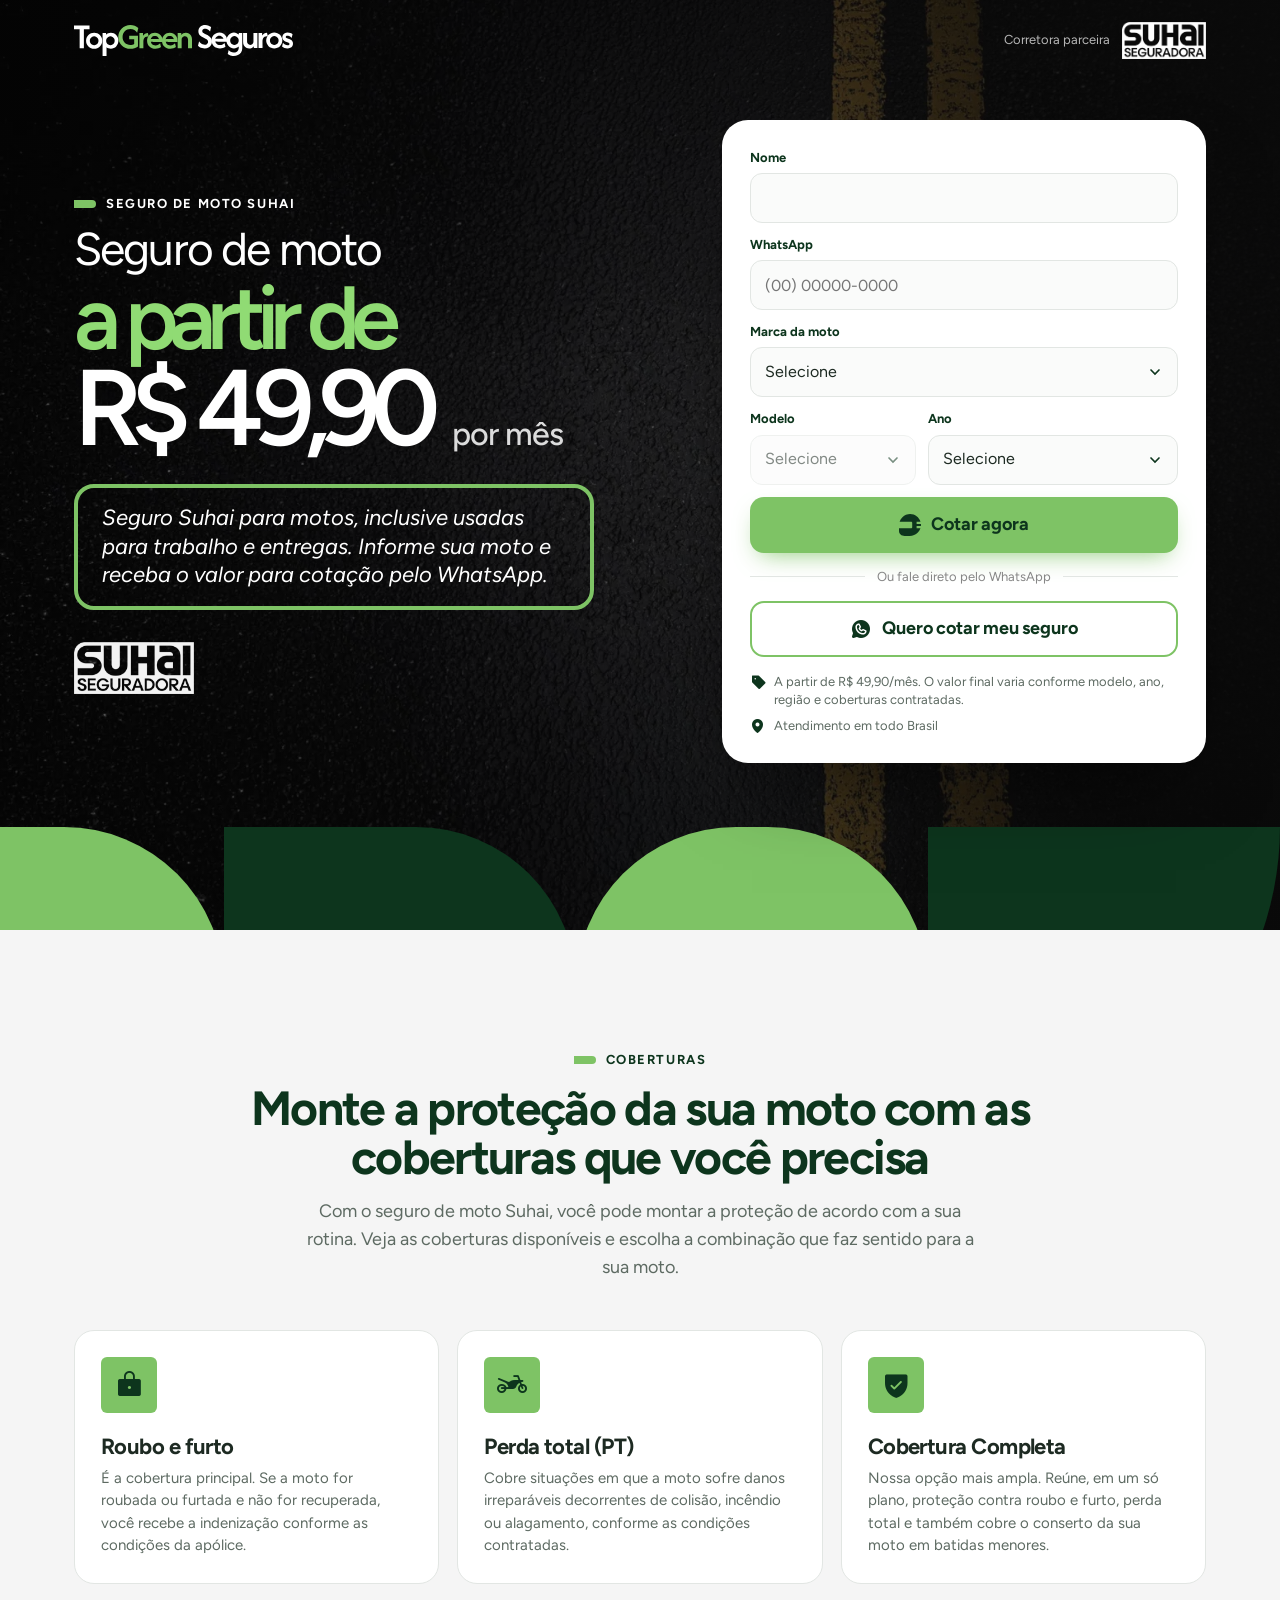
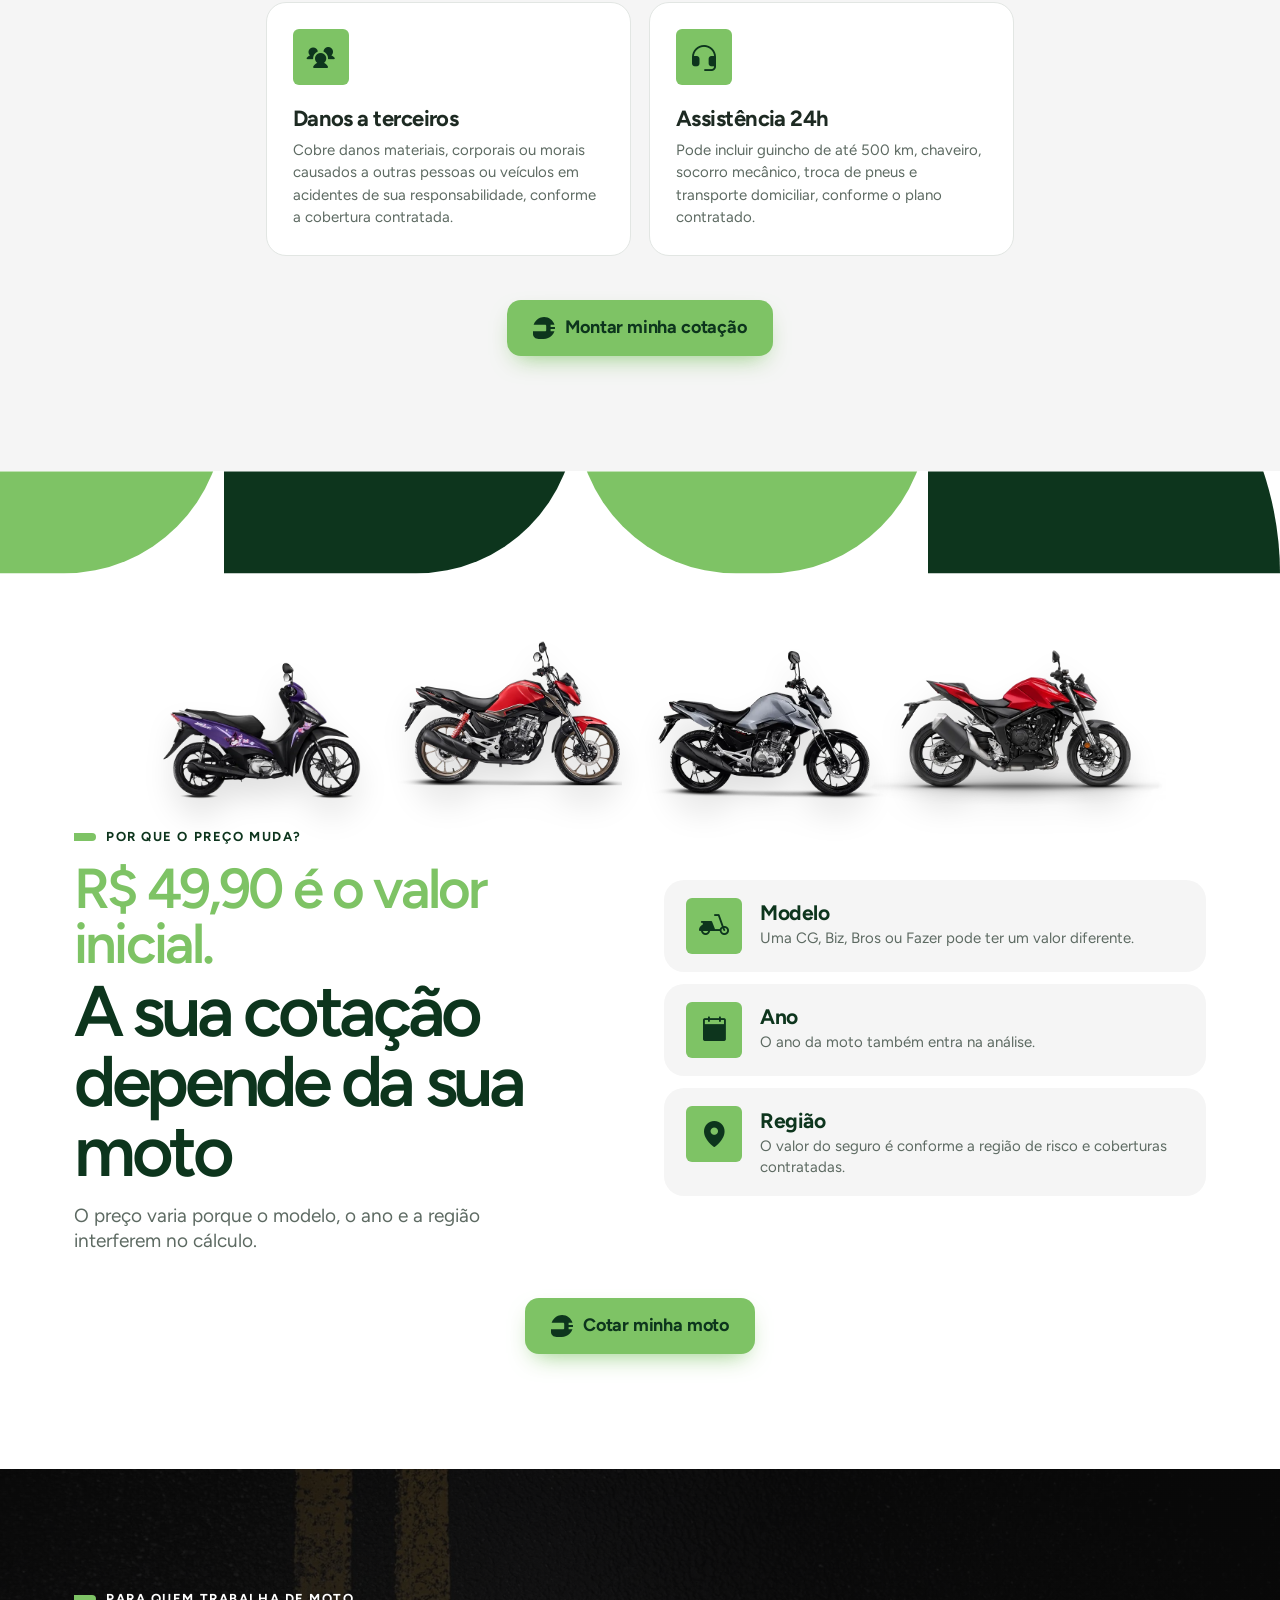
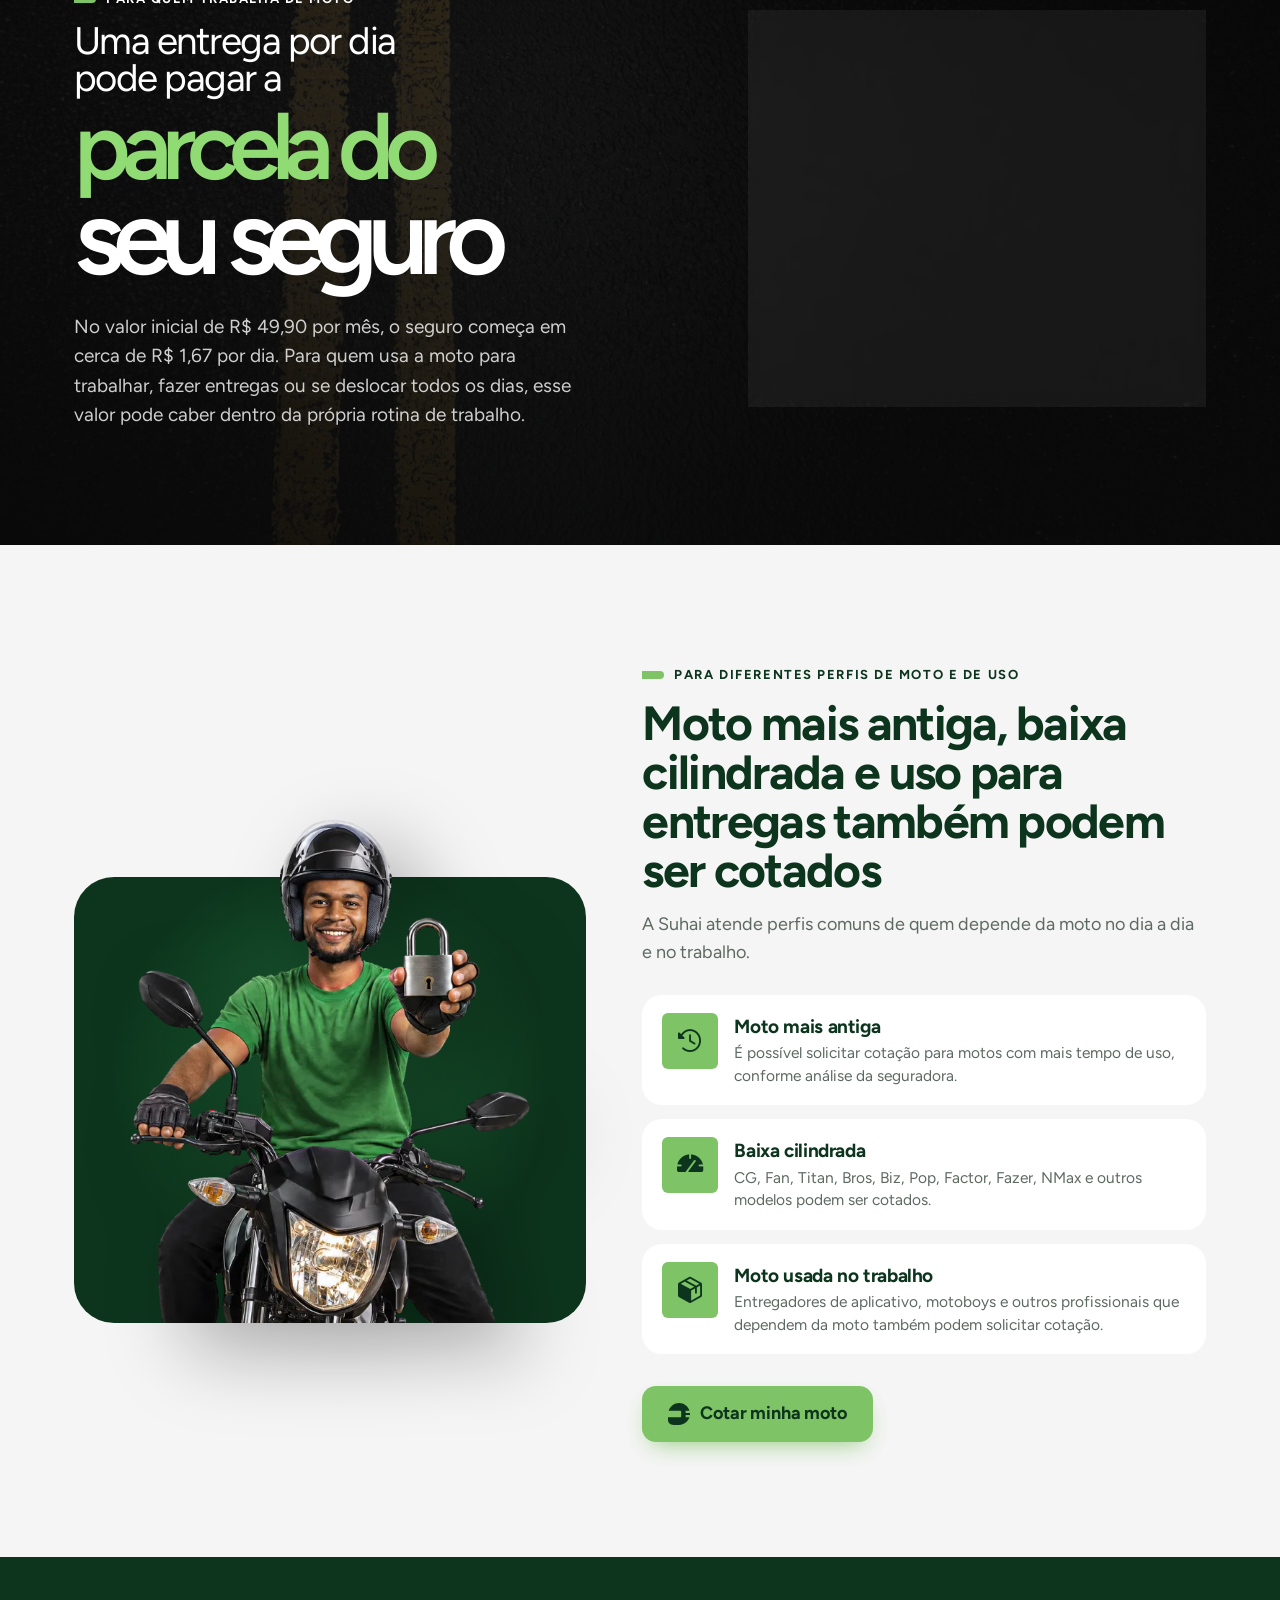
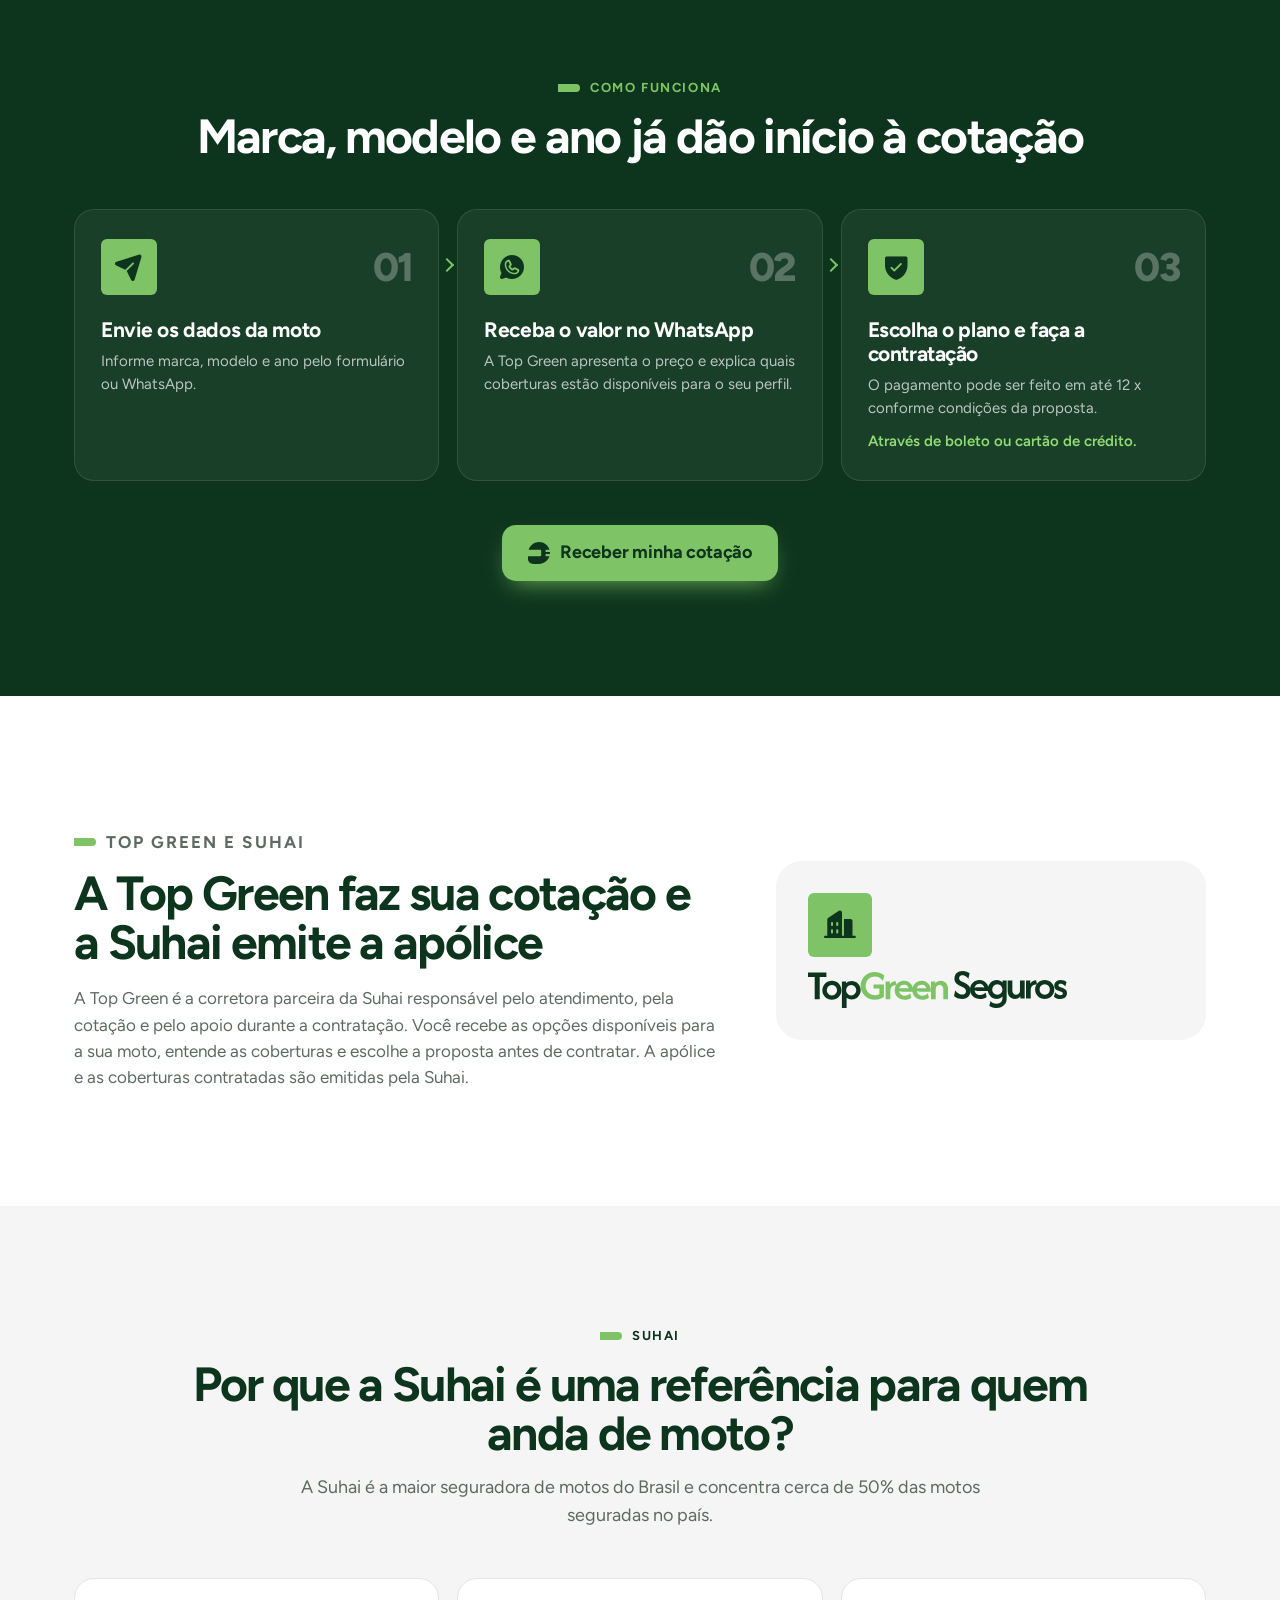
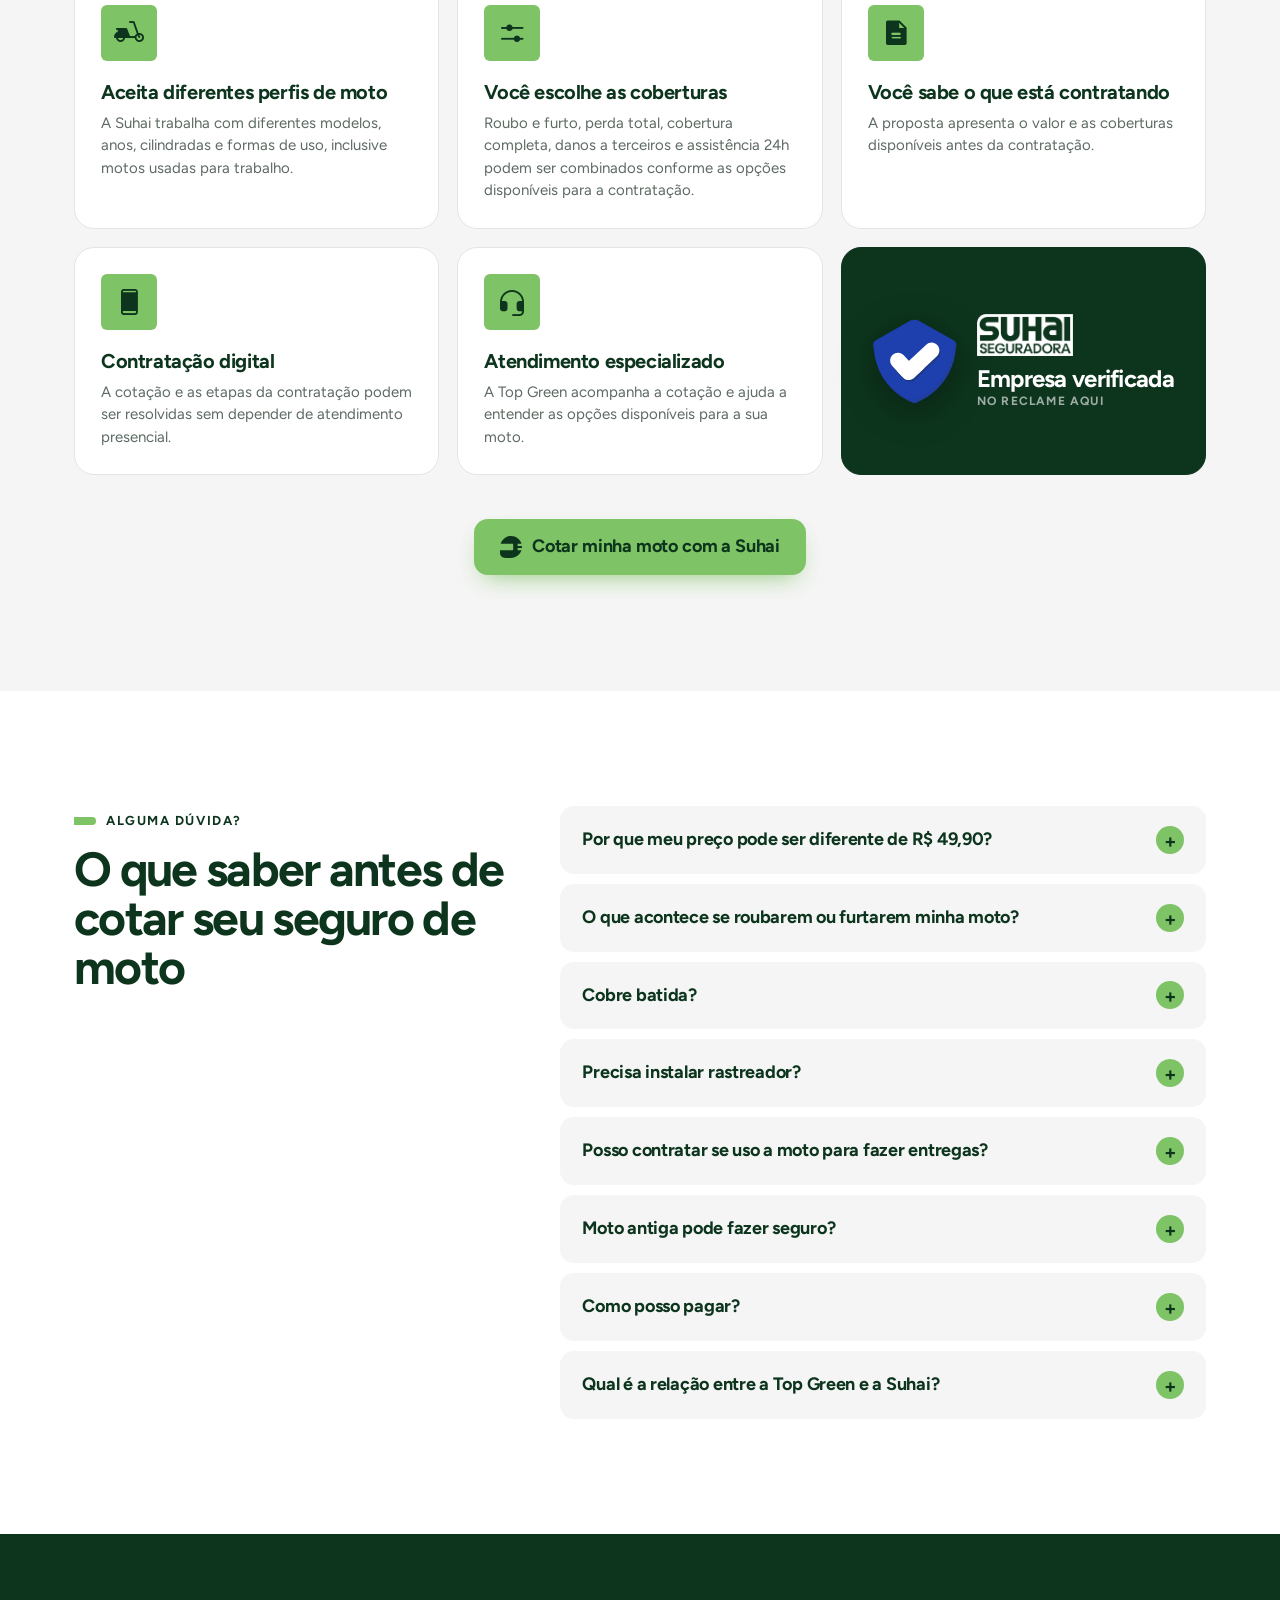
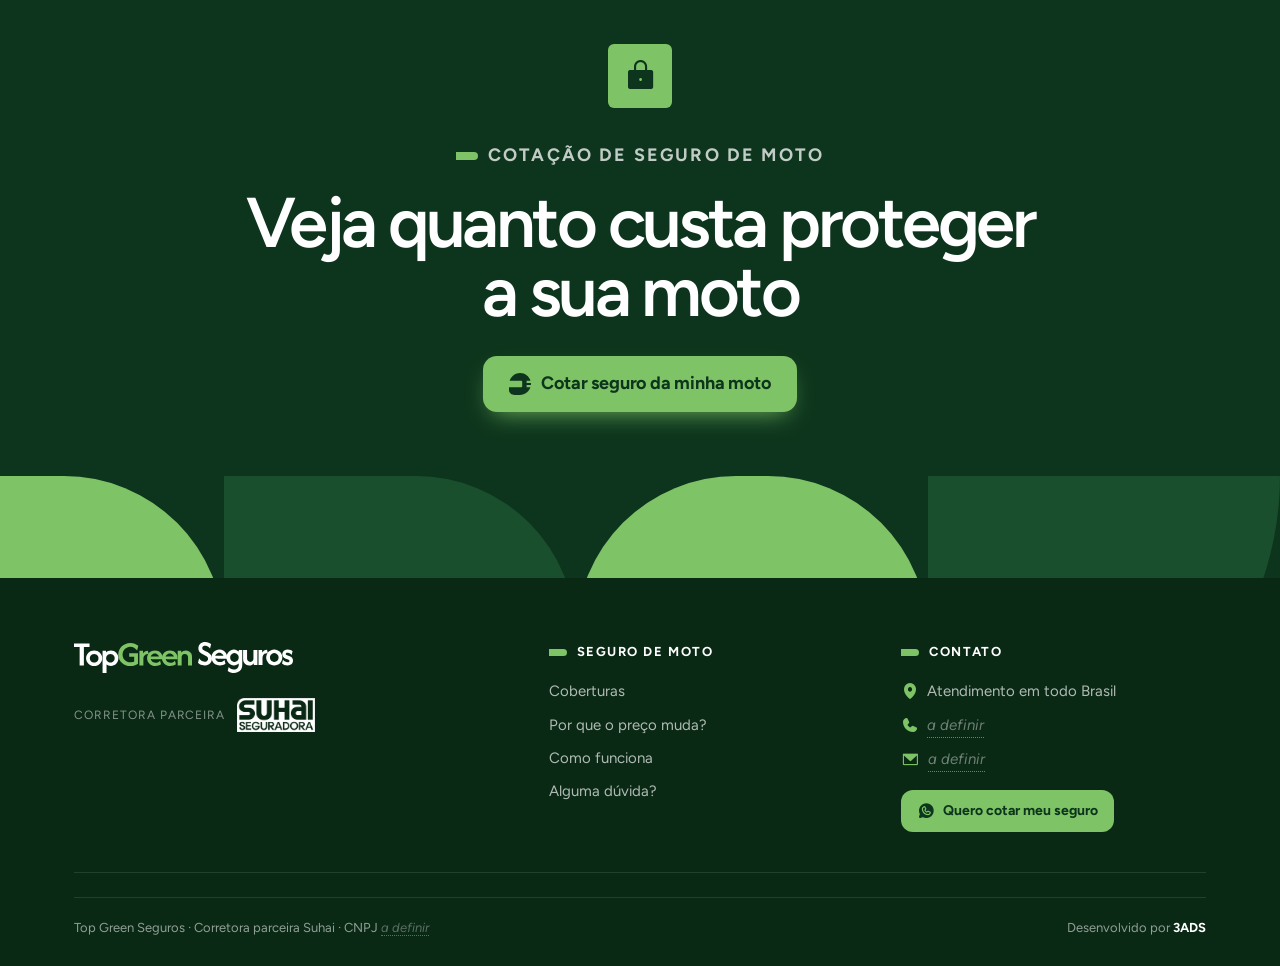
==== commit fb4e776c: "v2: aplica ajustes do cliente de 23/11 (cobertura completa, pagamento, FAQ, rodapé) Co-Authored-By: " ====
--- a/v2/index.html
+++ b/v2/index.html
@@ -103,7 +103,7 @@
         </a>
         <div class="quote__notes">
           <p><i class="ph-fill ph-tag"></i> A partir de R$ 49,90/mês. O valor final varia conforme modelo, ano, região e coberturas contratadas.</p>
-          <p><i class="ph-fill ph-map-pin"></i> Atendimento para SP, RJ, MG e todo o Brasil.</p>
+          <p><i class="ph-fill ph-map-pin"></i> Atendimento em todo Brasil</p>
         </div>
       </div>
     </div>
@@ -131,9 +131,9 @@
           <p>Cobre situações em que a moto sofre danos irreparáveis decorrentes de colisão, incêndio ou alagamento, conforme as condições contratadas.</p>
         </article>
         <article class="cover">
-          <span class="ico"><i class="ph-fill ph-wrench"></i></span>
-          <h3>Danos parciais</h3>
-          <p>Dependendo da moto e da localização, já é possível incluir a cobertura de danos parciais.</p>
+          <span class="ico"><i class="ph-fill ph-shield-check"></i></span>
+          <h3>Cobertura Completa</h3>
+          <p>Nossa opção mais ampla. Reúne, em um só plano, proteção contra roubo e furto, perda total e também cobre o conserto da sua moto em batidas menores.</p>
         </article>
         <article class="cover">
           <span class="ico"><i class="ph-fill ph-users-three"></i></span>
@@ -173,7 +173,7 @@
       <ul class="price__list">
         <li><span class="ico"><i class="ph-fill ph-moped"></i></span><div><strong>Modelo</strong>Uma CG, Biz, Bros ou Fazer pode ter um valor diferente.</div></li>
         <li><span class="ico"><i class="ph-fill ph-calendar-blank"></i></span><div><strong>Ano</strong>O ano da moto também entra na análise.</div></li>
-        <li><span class="ico"><i class="ph-fill ph-map-pin"></i></span><div><strong>Região</strong>São Paulo, Rio de Janeiro e Minas Gerais têm perfis de risco diferentes. As coberturas escolhidas também podem alterar o valor final. Por isso, a cotação mostra o preço específico para a sua moto.</div></li>
+        <li><span class="ico"><i class="ph-fill ph-map-pin"></i></span><div><strong>Região</strong>O valor do seguro é conforme a região de risco e coberturas contratadas.</div></li>
       </ul>
     </div>
     <div class="wrap section__cta">
@@ -247,8 +247,8 @@
         <li>
           <div class="steps__top"><span class="ico"><i class="ph-fill ph-shield-check"></i></span><span class="steps__n">03</span></div>
           <h3>Escolha o plano e faça a contratação</h3>
-          <p>O pagamento pode ser feito em até 12x, conforme as condições da proposta.</p>
-          <p class="steps__note">Primeira parcela em boleto, com vencimento em 3 dias.</p>
+          <p>O pagamento pode ser feito em até 12&nbsp;x conforme condições da proposta.</p>
+          <p class="steps__note">Através de boleto ou cartão de crédito.</p>
         </li>
       </ol>
       <div class="section__cta">
@@ -271,10 +271,6 @@
           <img src="../assets/topgreen-dark.svg" alt="Top Green" width="118" height="30">
           <img src="../assets/seguros-dark.svg" alt="Seguros" width="95" height="31">
         </span>
-        <dl class="trust__data">
-          <div><dt>SUSEP</dt><dd>202102432</dd></div>
-          <div><dt>CNPJ</dt><dd><span class="pending">a definir</span></dd></div>
-        </dl>
       </div>
     </div>
   </section>
@@ -291,7 +287,7 @@
       </header>
       <div class="why-grid">
         <article class="why"><span class="ico"><i class="ph-fill ph-moped"></i></span><h3>Aceita diferentes perfis de moto</h3><p>A Suhai trabalha com diferentes modelos, anos, cilindradas e formas de uso, inclusive motos usadas para trabalho.</p></article>
-        <article class="why"><span class="ico"><i class="ph-fill ph-sliders-horizontal"></i></span><h3>Você escolhe as coberturas</h3><p>Roubo e furto, perda total, danos parciais, danos a terceiros e assistência 24h podem ser combinados conforme as opções disponíveis para a contratação.</p></article>
+        <article class="why"><span class="ico"><i class="ph-fill ph-sliders-horizontal"></i></span><h3>Você escolhe as coberturas</h3><p>Roubo e furto, perda total, cobertura completa, danos a terceiros e assistência 24h podem ser combinados conforme as opções disponíveis para a contratação.</p></article>
         <article class="why"><span class="ico"><i class="ph-fill ph-file-text"></i></span><h3>Você sabe o que está contratando</h3><p>A proposta apresenta o valor e as coberturas disponíveis antes da contratação.</p></article>
         <article class="why"><span class="ico"><i class="ph-fill ph-device-mobile"></i></span><h3>Contratação digital</h3><p>A cotação e as etapas da contratação podem ser resolvidas sem depender de atendimento presencial.</p></article>
         <article class="why"><span class="ico"><i class="ph-fill ph-headset"></i></span><h3>Atendimento especializado</h3><p>A Top Green acompanha a cotação e ajuda a entender as opções disponíveis para a sua moto.</p></article>
@@ -328,7 +324,7 @@
         </details>
         <details>
           <summary>Cobre batida?</summary>
-          <p>Roubo e furto não incluem automaticamente qualquer dano causado por colisão. Para cobrir batidas, é possível contratar a cobertura de danos parciais.</p>
+          <p>Roubo e furto não incluem automaticamente qualquer dano causado por colisão. Para cobrir batidas, é possível contratar a cobertura completa.</p>
         </details>
         <details>
           <summary>Precisa instalar rastreador?</summary>
@@ -336,7 +332,7 @@
         </details>
         <details>
           <summary>Posso contratar se uso a moto para fazer entregas?</summary>
-          <p>Sim. Motos utilizadas por entregadores e motoboys podem ser cotadas, conforme as condições de aceitação da seguradora.</p>
+          <p>Sim, motos utilizadas por entregadores e motoboys podem ser cotadas, mas deve ser informado na cotação.</p>
         </details>
         <details>
           <summary>Moto antiga pode fazer seguro?</summary>
@@ -344,11 +340,11 @@
         </details>
         <details>
           <summary>Como posso pagar?</summary>
-          <p>O seguro pode ser parcelado em até 12x, conforme as condições apresentadas na cotação. A primeira parcela pode ser paga por boleto com vencimento em 3 dias.</p>
+          <p>O seguro pode ser parcelado em até 12&nbsp;x, conforme as condições apresentadas na cotação, através de boleto ou no cartão de crédito.</p>
         </details>
         <details>
           <summary>Qual é a relação entre a Top Green e a Suhai?</summary>
-          <p>A Top Green faz seu atendimento, cotação e apoio durante a contratação. A Suhai é a seguradora responsável pela apólice e pelas coberturas contratadas.</p>
+          <p>A Top Green é a corretora parceira autorizada pela Suhai.<br>A Suhai é a seguradora responsável pela emissão da apólice e coberturas contratadas.</p>
         </details>
       </div>
     </div>
@@ -360,7 +356,6 @@
       <span class="ico ico--lg"><i class="ph-fill ph-lock"></i></span>
       <p class="eyebrow eyebrow--green">Cotação de seguro de moto</p>
       <h2 class="final__title">Veja quanto custa proteger a sua moto</h2>
-      <p>Informe marca, modelo e ano para receber o valor da cotação pelo WhatsApp.</p>
       <div class="final__ctas">
         <a href="#cotar" class="btn btn--primary"><img src="../assets/icon-cotacao.svg" alt="" width="22" height="22"> Cotar seguro da minha moto</a>
       </div>
@@ -396,7 +391,7 @@
       <div class="footer__col">
         <h3>Contato</h3>
         <ul class="footer__contact">
-          <li><i class="ph-fill ph-map-pin"></i> SP, RJ, MG e todo o Brasil</li>
+          <li><i class="ph-fill ph-map-pin"></i> Atendimento em todo Brasil</li>
           <li><i class="ph-fill ph-phone"></i> <span class="pending">a definir</span></li>
           <li><i class="ph-fill ph-envelope-simple"></i> <span class="pending">a definir</span></li>
         </ul>
@@ -407,7 +402,7 @@
     </div>
 
     <div class="footer__bottom">
-      <p>Top Green Seguros · Corretora parceira Suhai · CNPJ <span class="pending">a definir</span> · Registro SUSEP 202102432</p>
+      <p>Top Green Seguros · Corretora parceira Suhai · CNPJ <span class="pending">a definir</span></p>
       <p class="footer__credit">Desenvolvido por <a href="https://3ads.com.br" target="_blank" rel="noopener">3ADS</a></p>
     </div>
   </div>
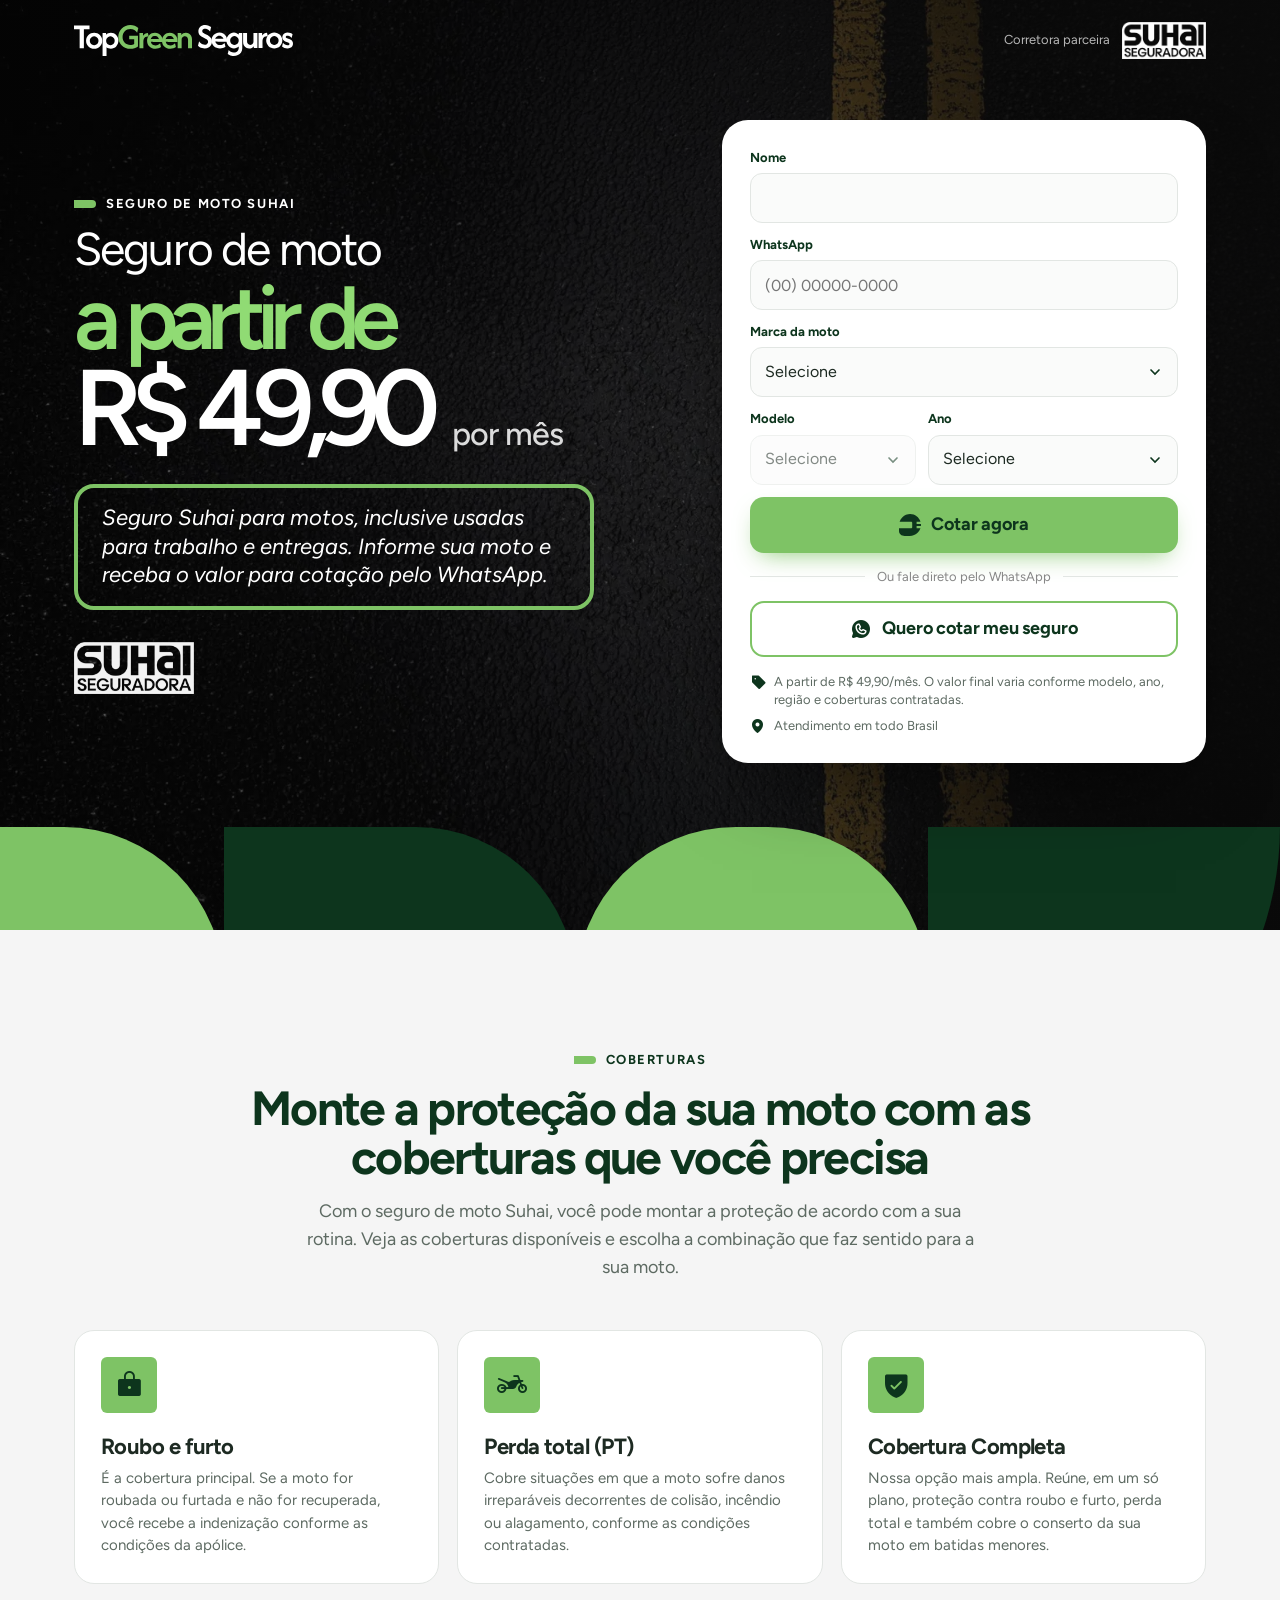
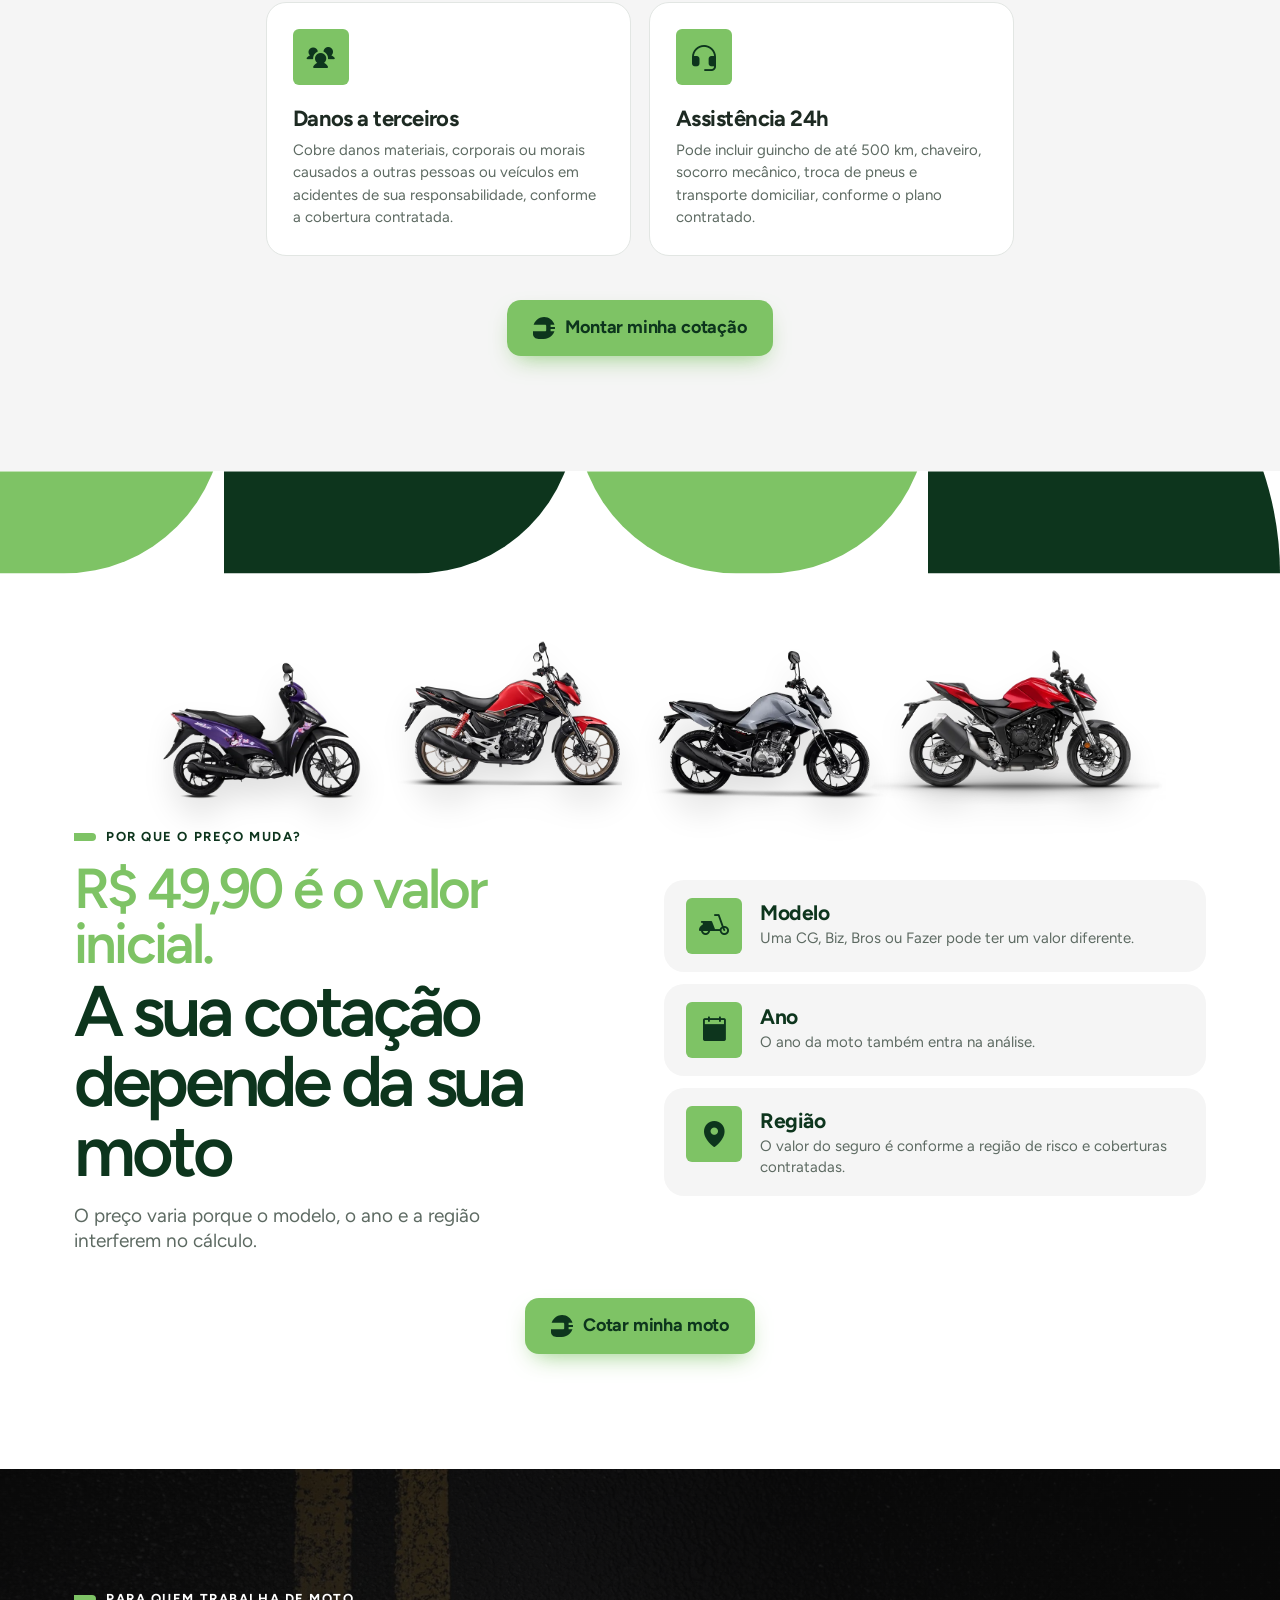
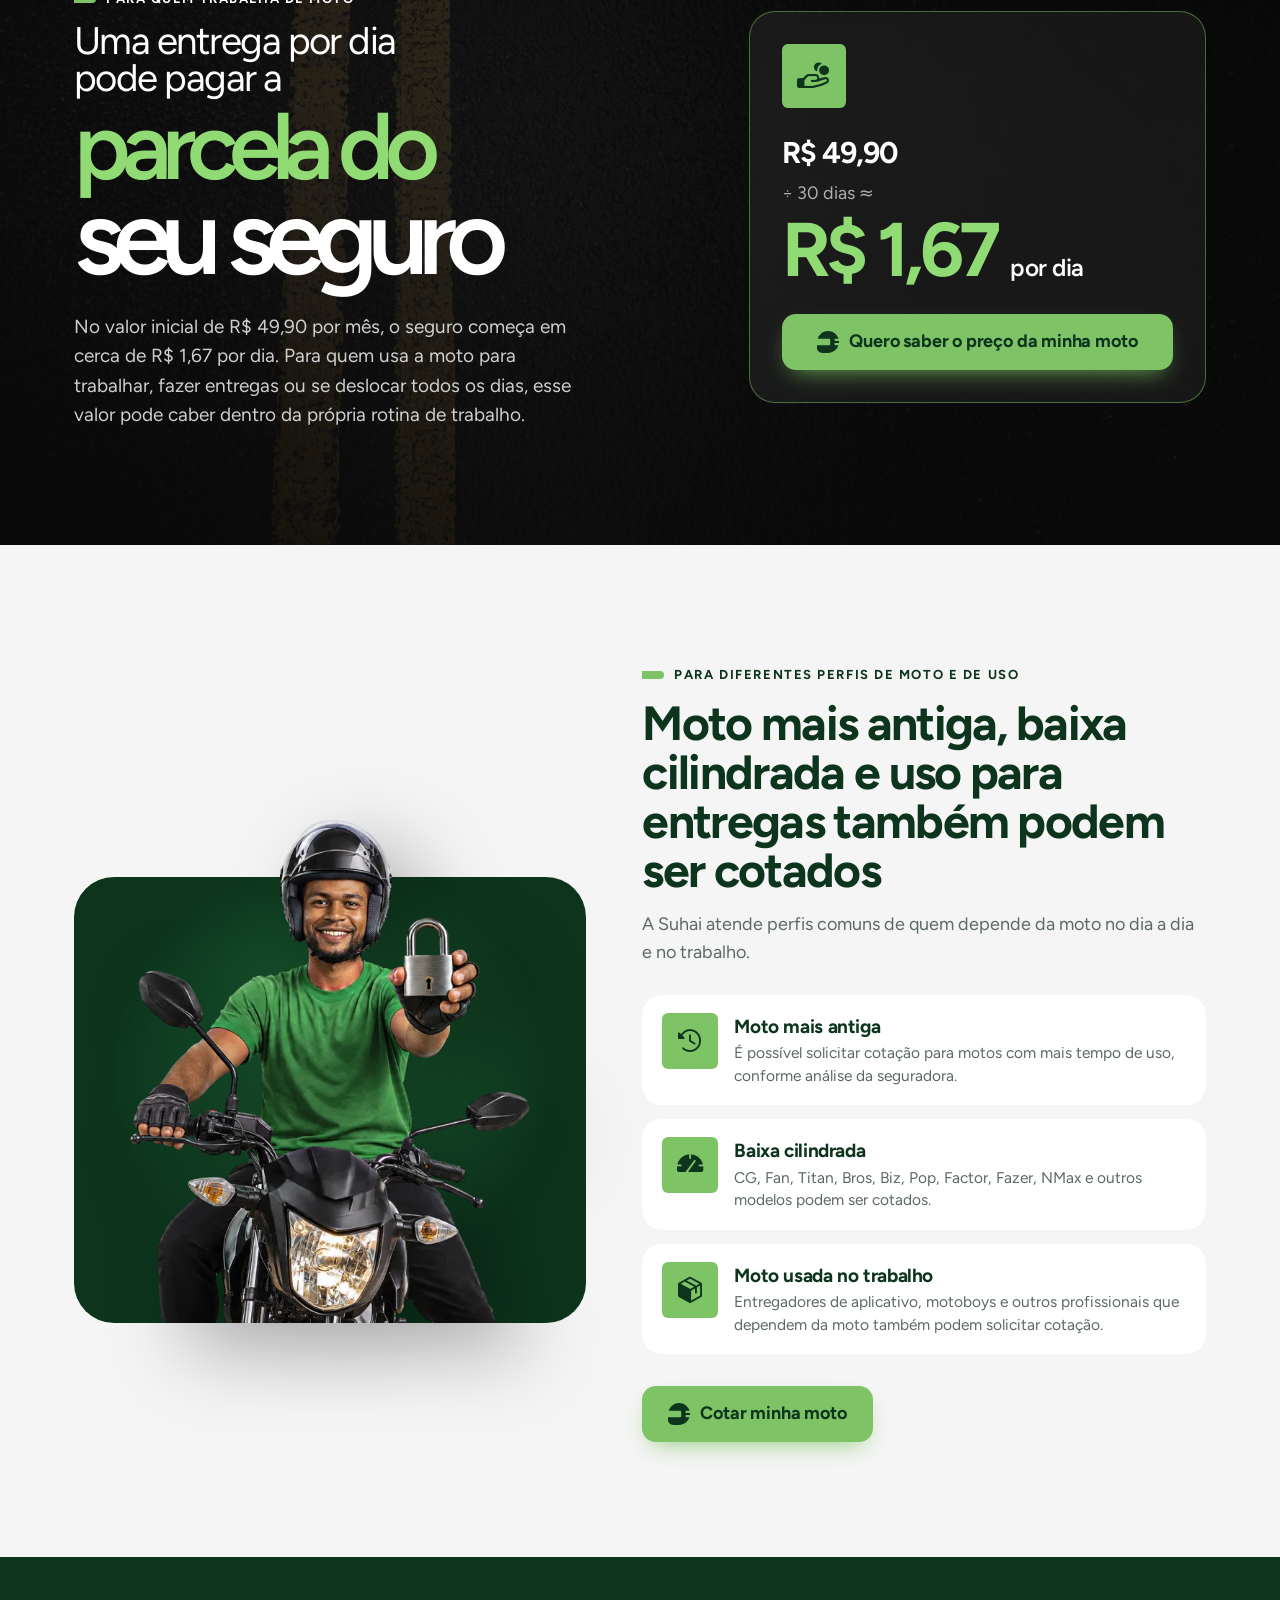
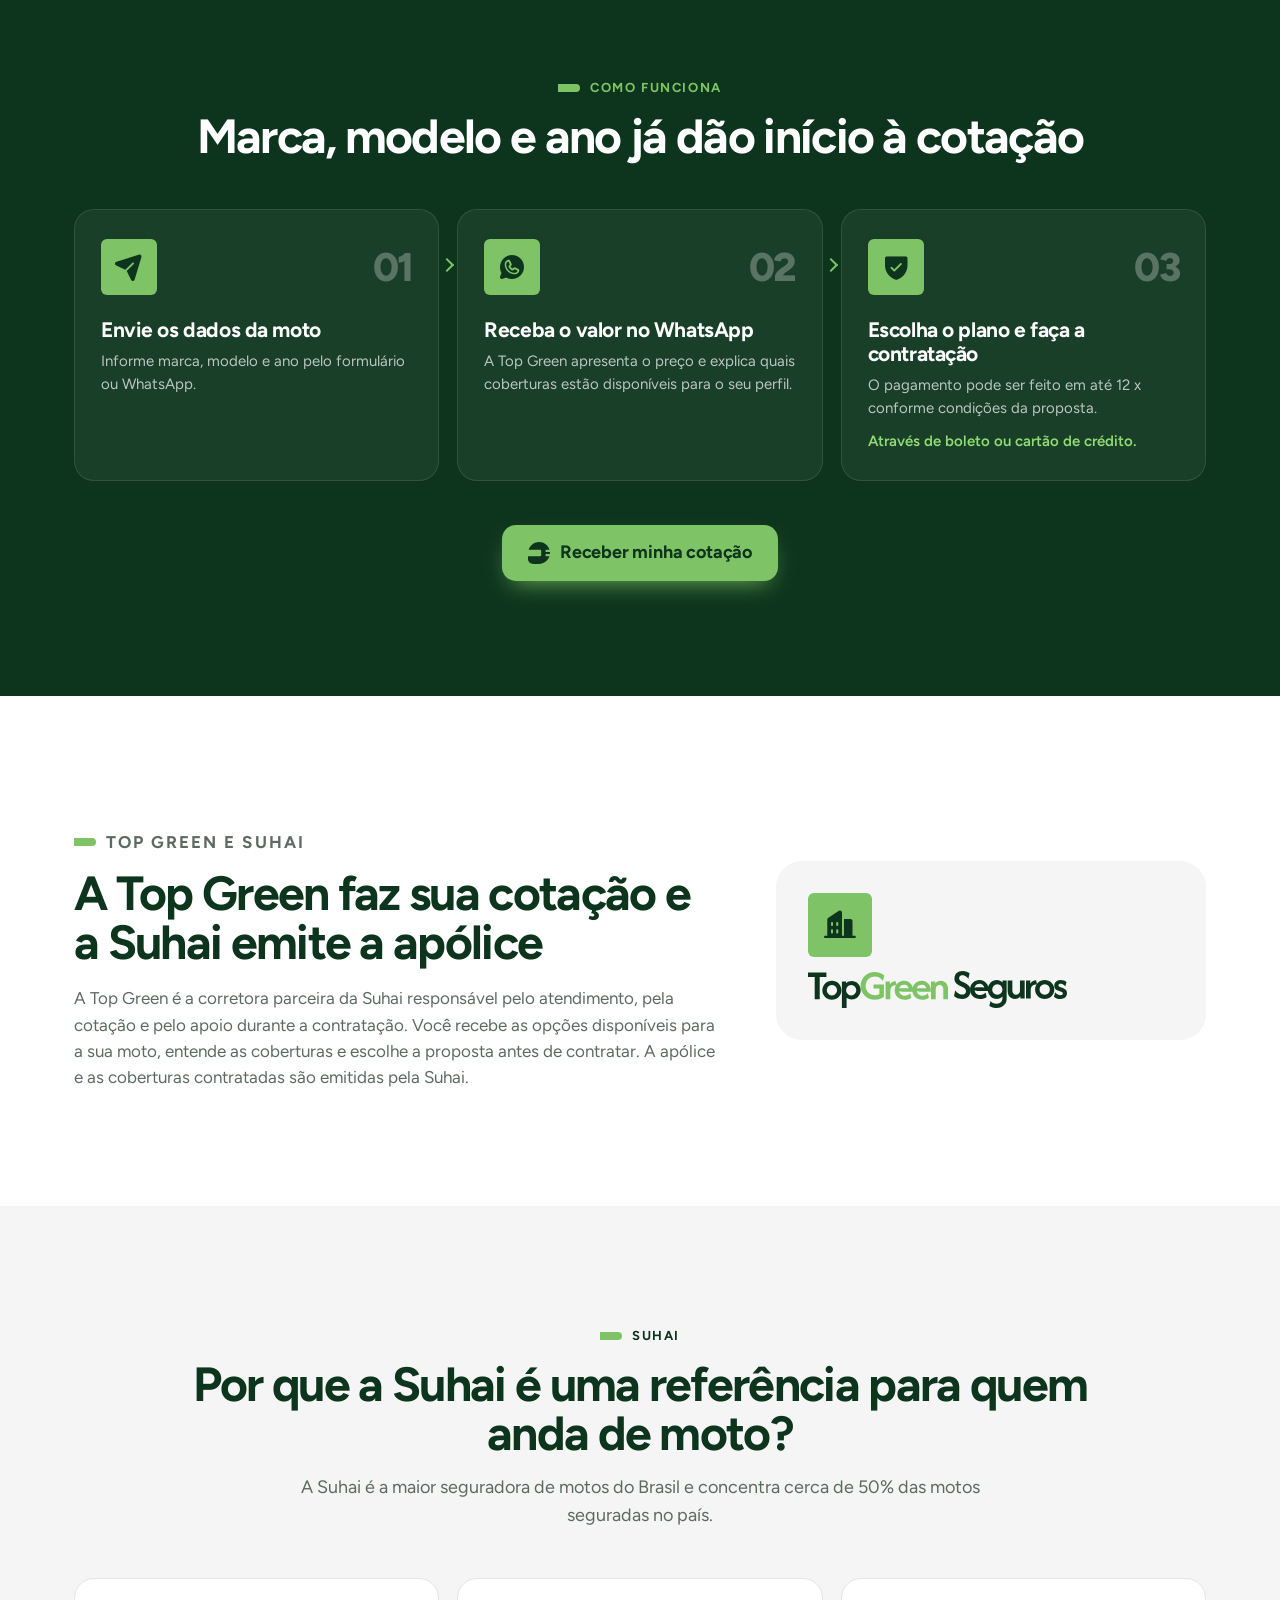
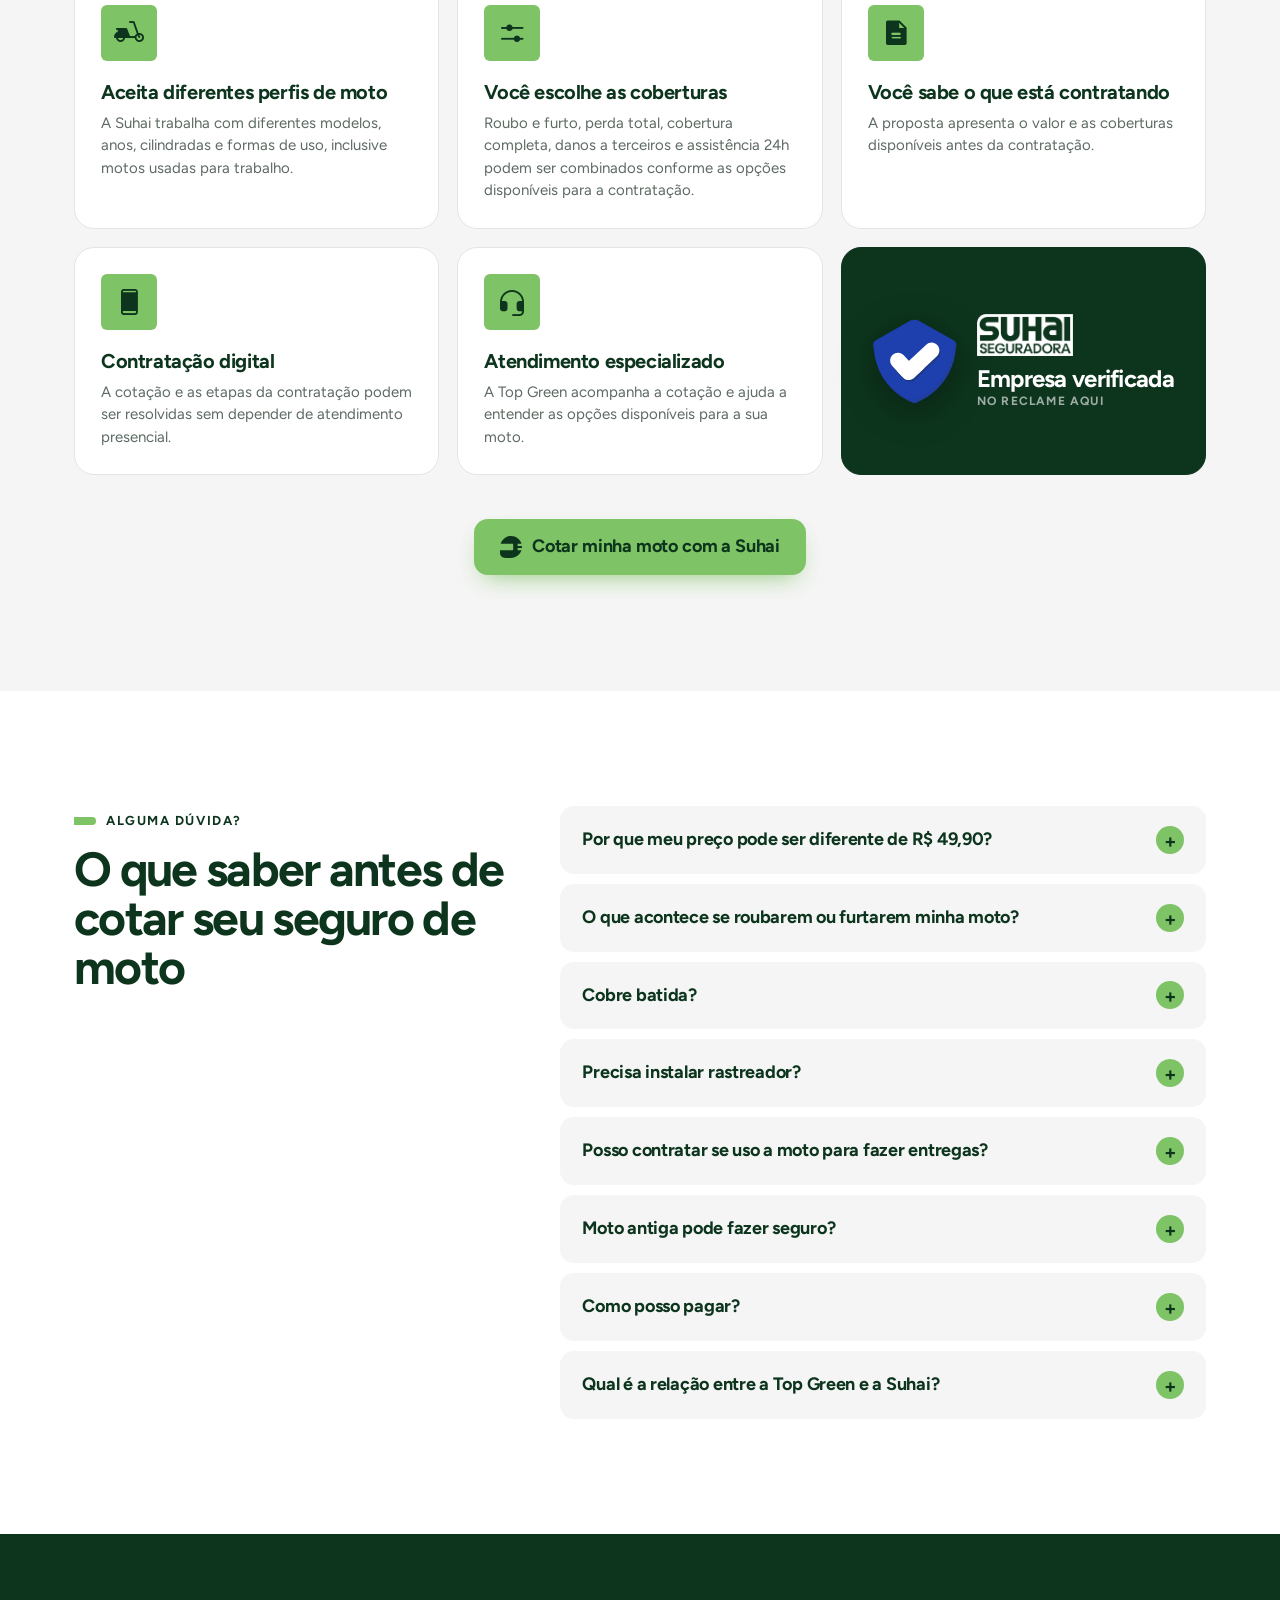
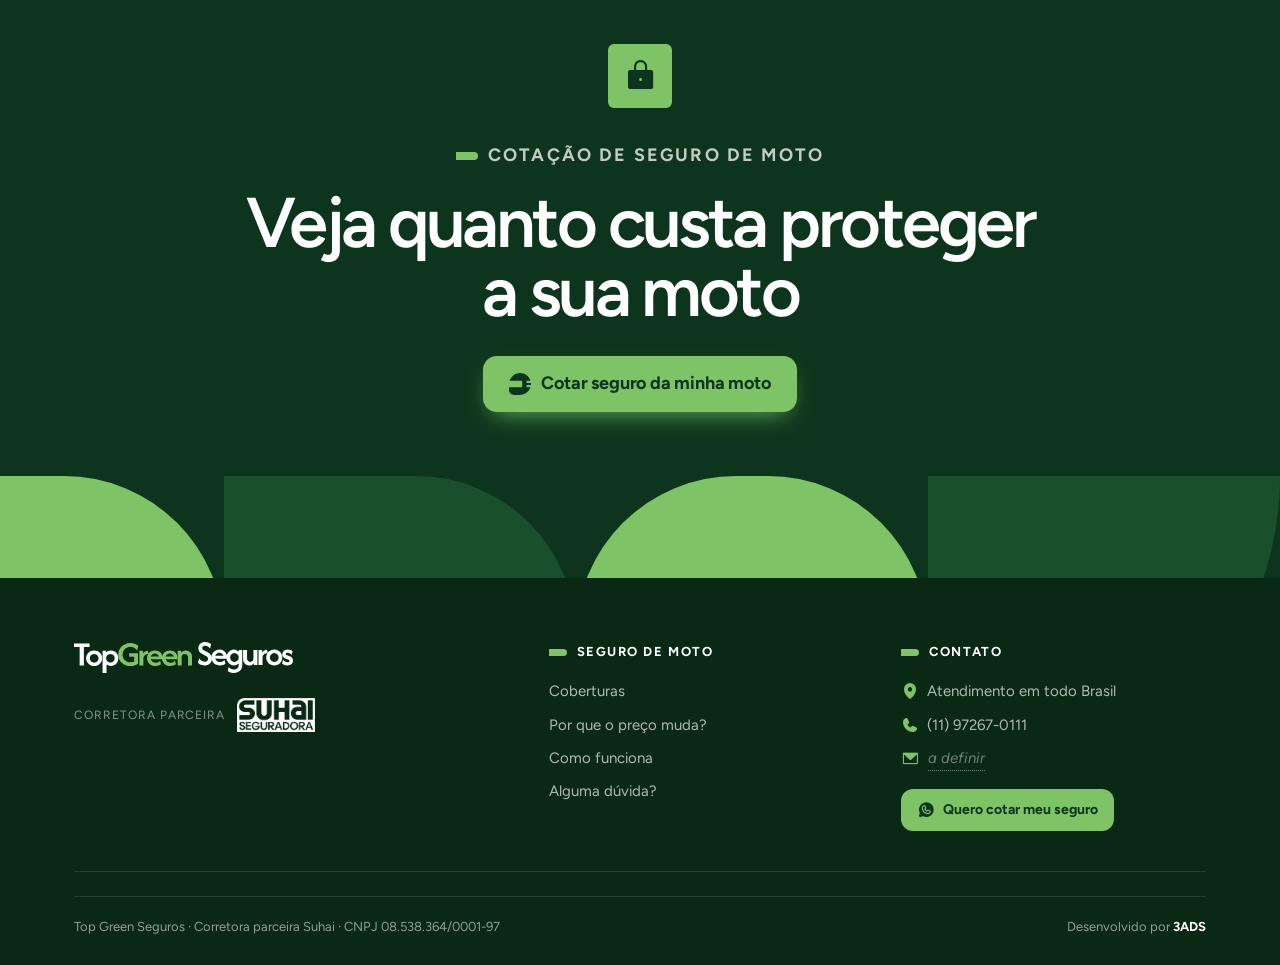
==== commit c6c8d482: "v2: preenche CNPJ e telefone Co-Authored-By: Claude Opus 5.5 <noreply@anthropic.com>" ====
--- a/v2/index.html
+++ b/v2/index.html
@@ -392,7 +392,7 @@
         <h3>Contato</h3>
         <ul class="footer__contact">
           <li><i class="ph-fill ph-map-pin"></i> Atendimento em todo Brasil</li>
-          <li><i class="ph-fill ph-phone"></i> <span class="pending">a definir</span></li>
+          <li><i class="ph-fill ph-phone"></i> <a href="tel:+5511972670111">(11) 97267-0111</a></li>
           <li><i class="ph-fill ph-envelope-simple"></i> <span class="pending">a definir</span></li>
         </ul>
         <a href="#" class="footer__whats" data-whats target="_blank" rel="noopener">
@@ -402,7 +402,7 @@
     </div>
 
     <div class="footer__bottom">
-      <p>Top Green Seguros · Corretora parceira Suhai · CNPJ <span class="pending">a definir</span></p>
+      <p>Top Green Seguros · Corretora parceira Suhai · CNPJ 08.538.364/0001-97</p>
       <p class="footer__credit">Desenvolvido por <a href="https://3ads.com.br" target="_blank" rel="noopener">3ADS</a></p>
     </div>
   </div>
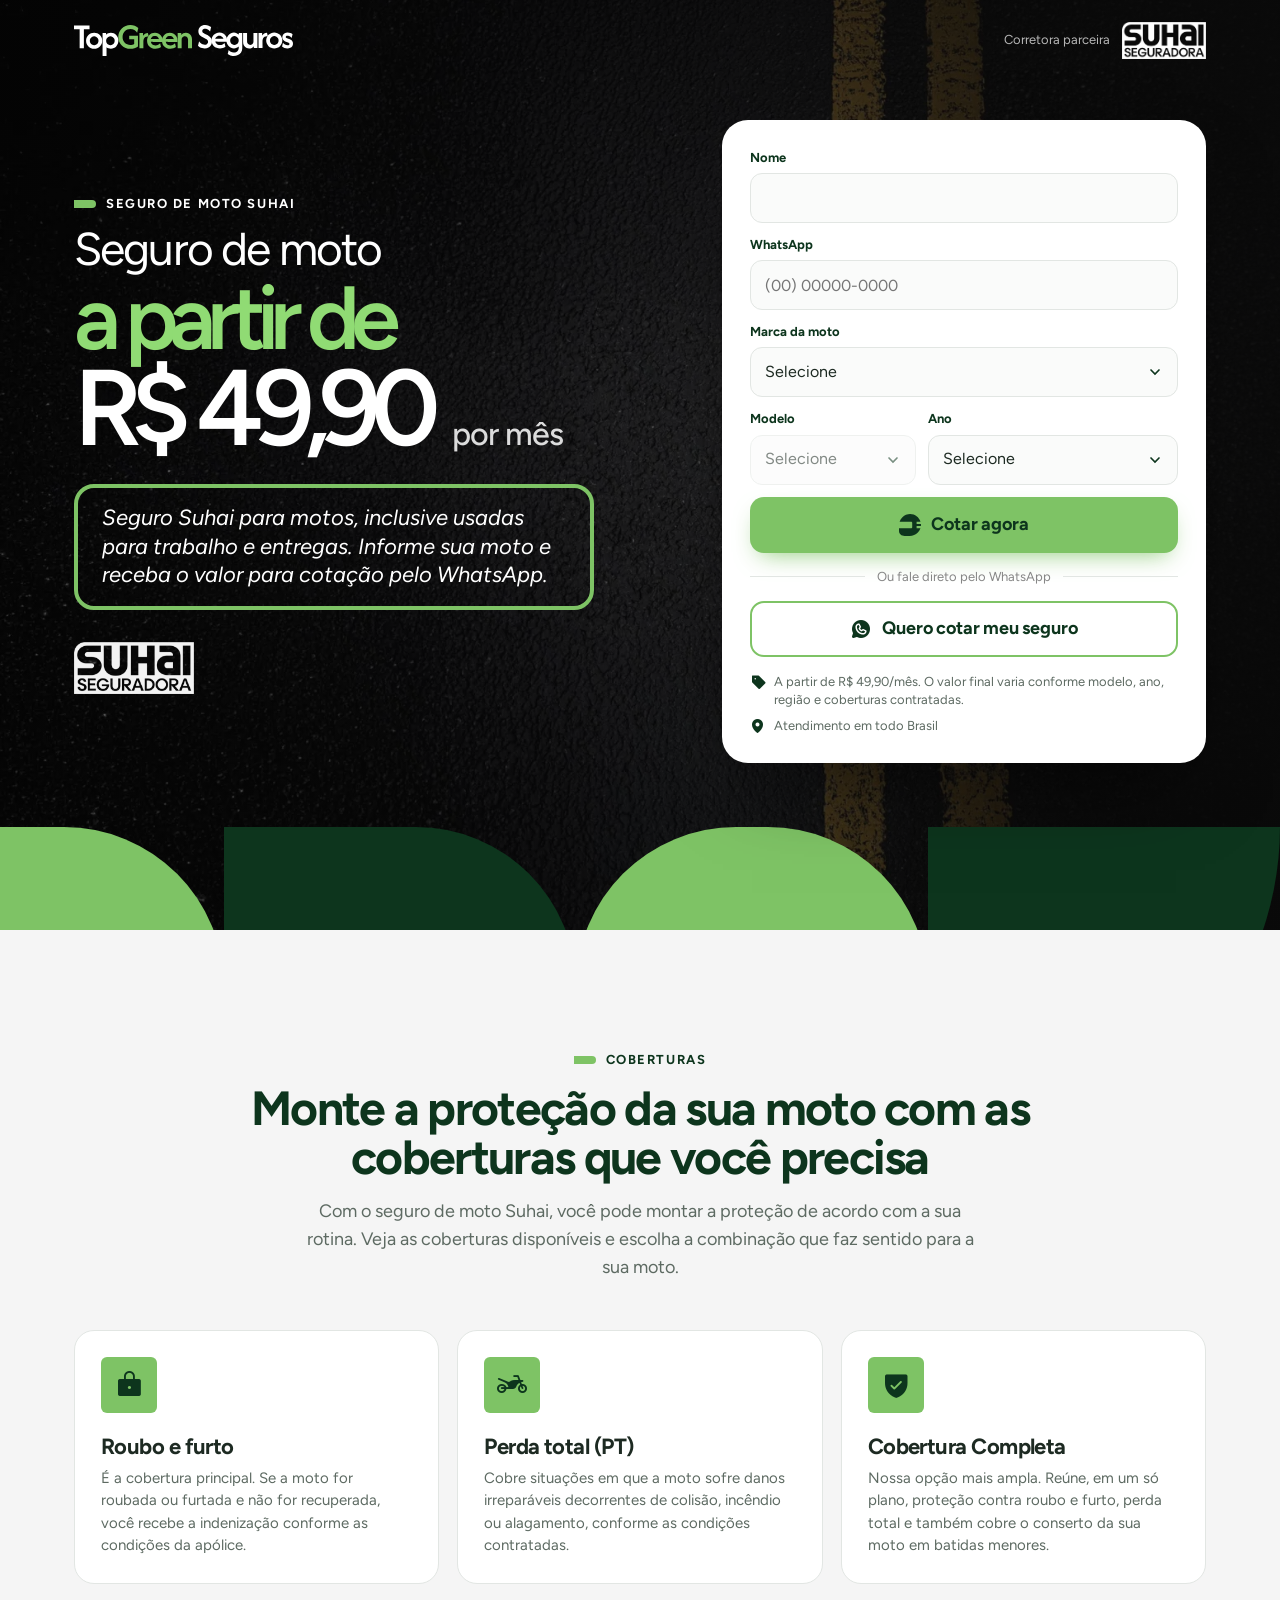
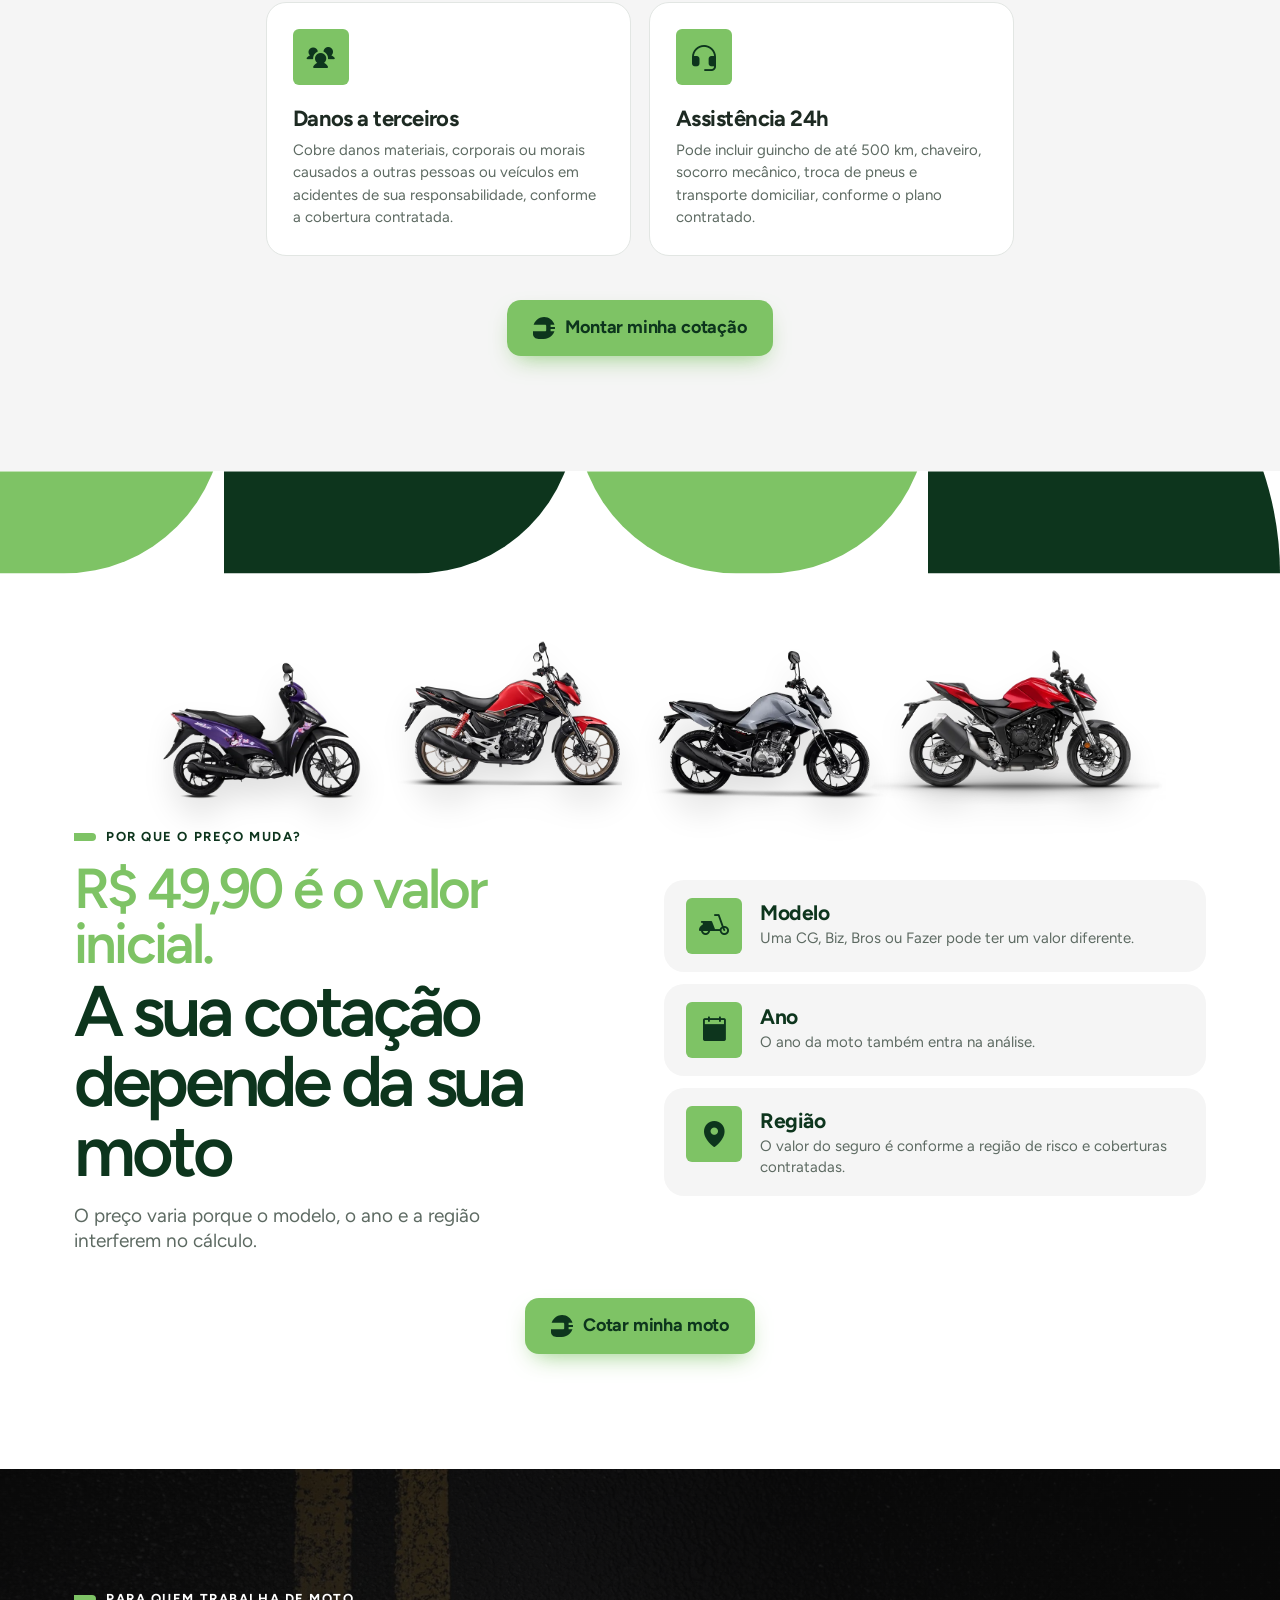
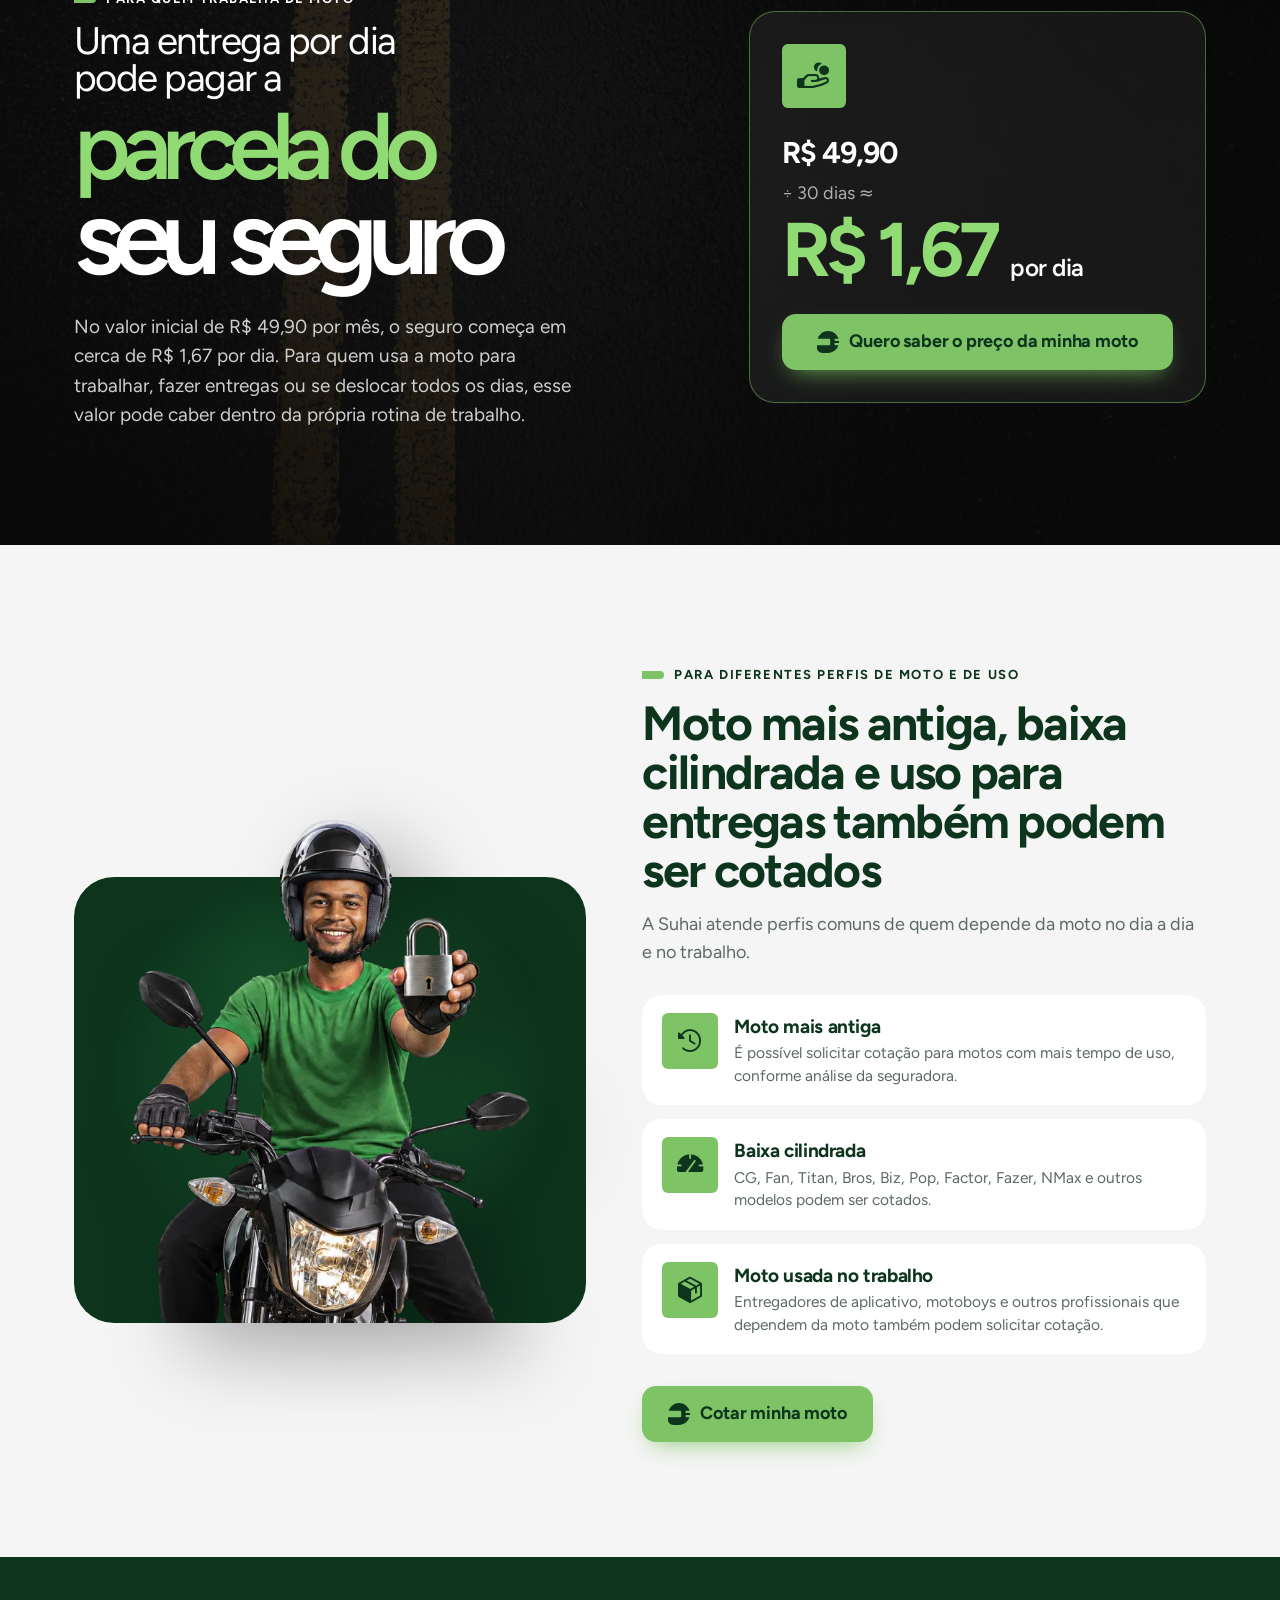
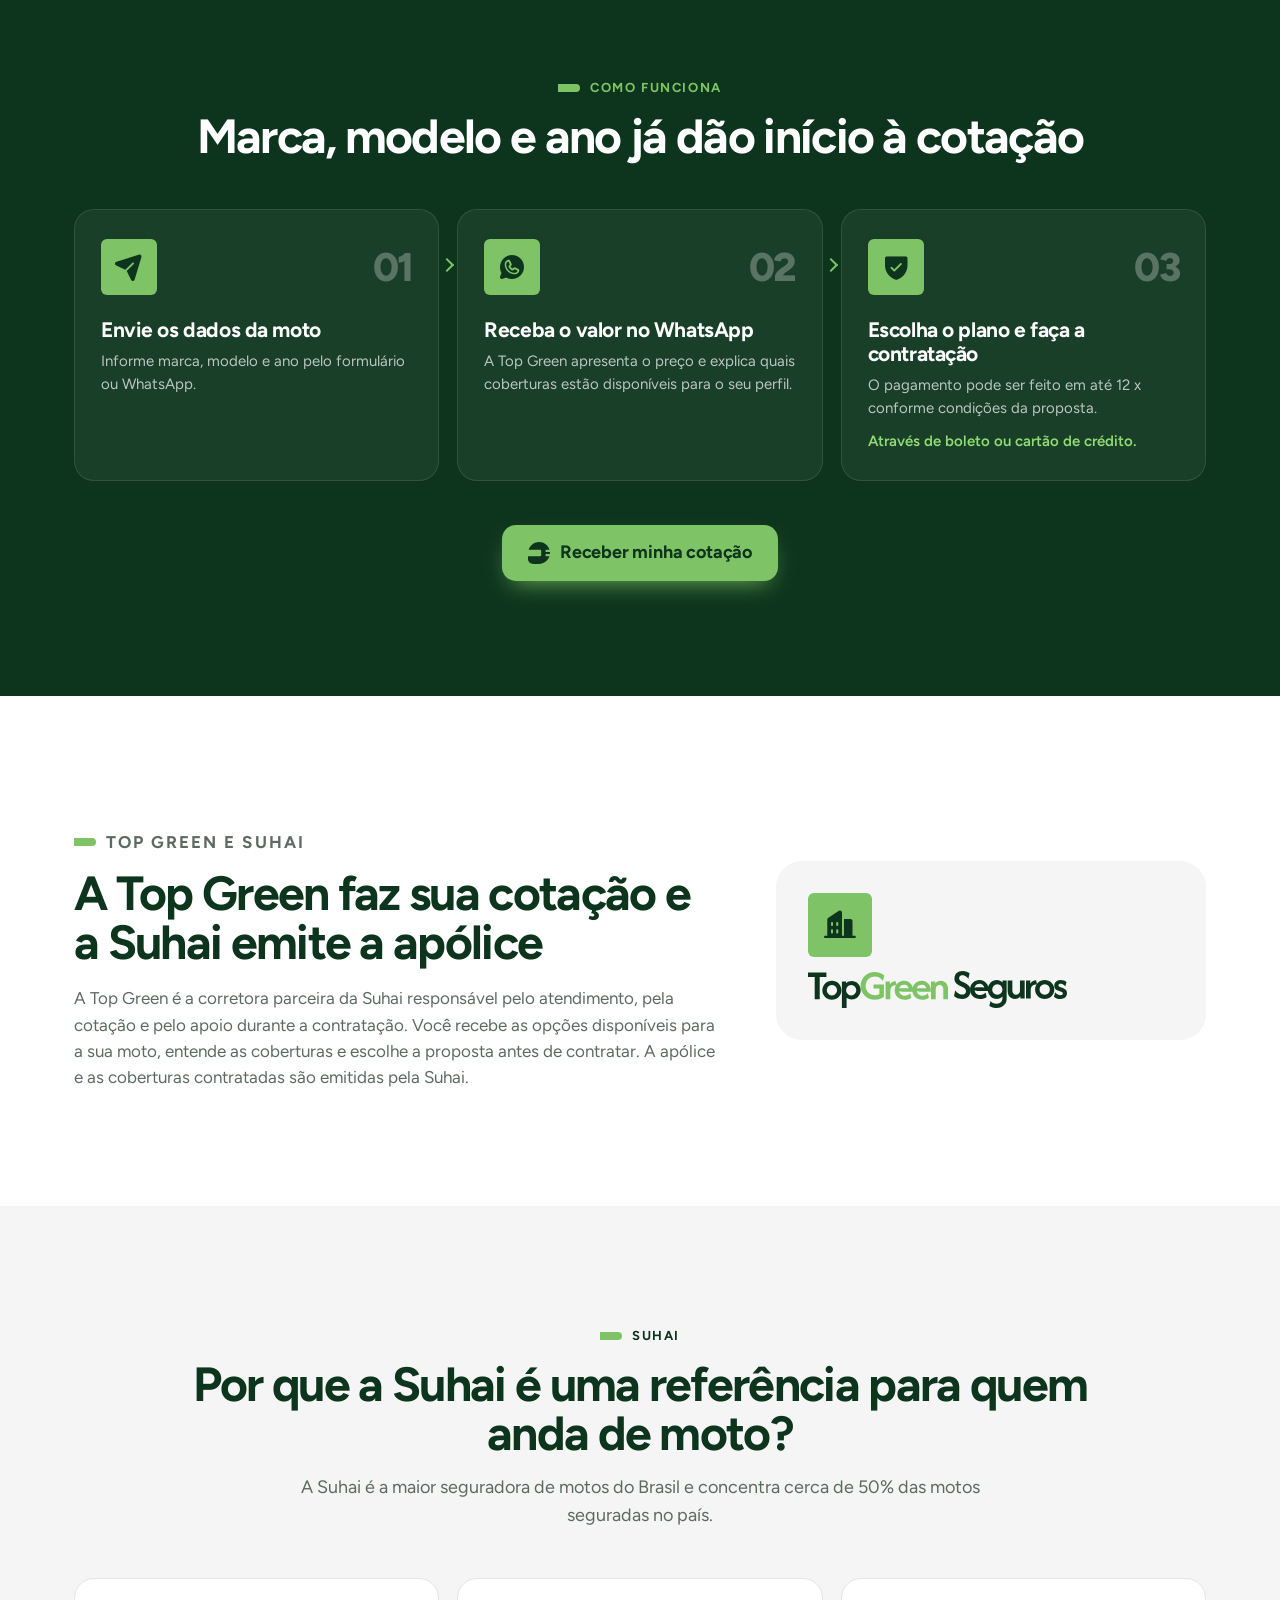
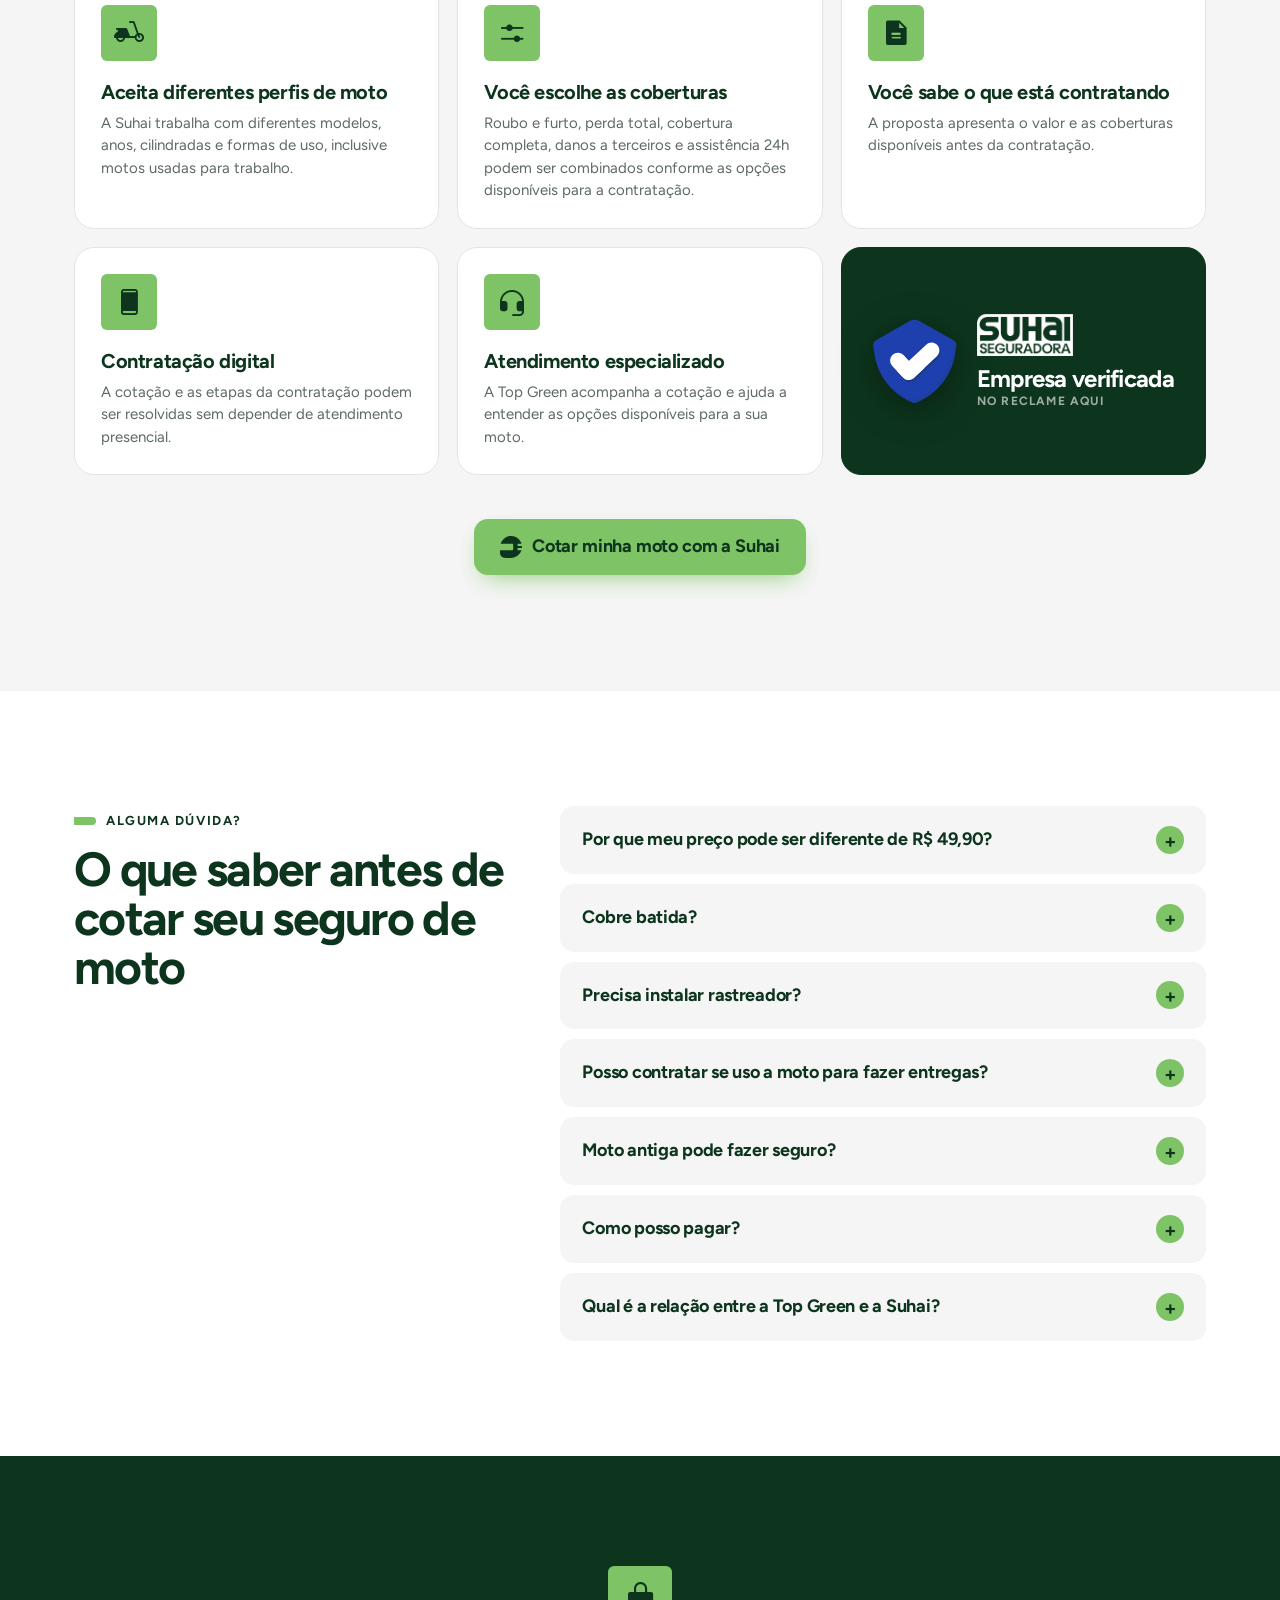
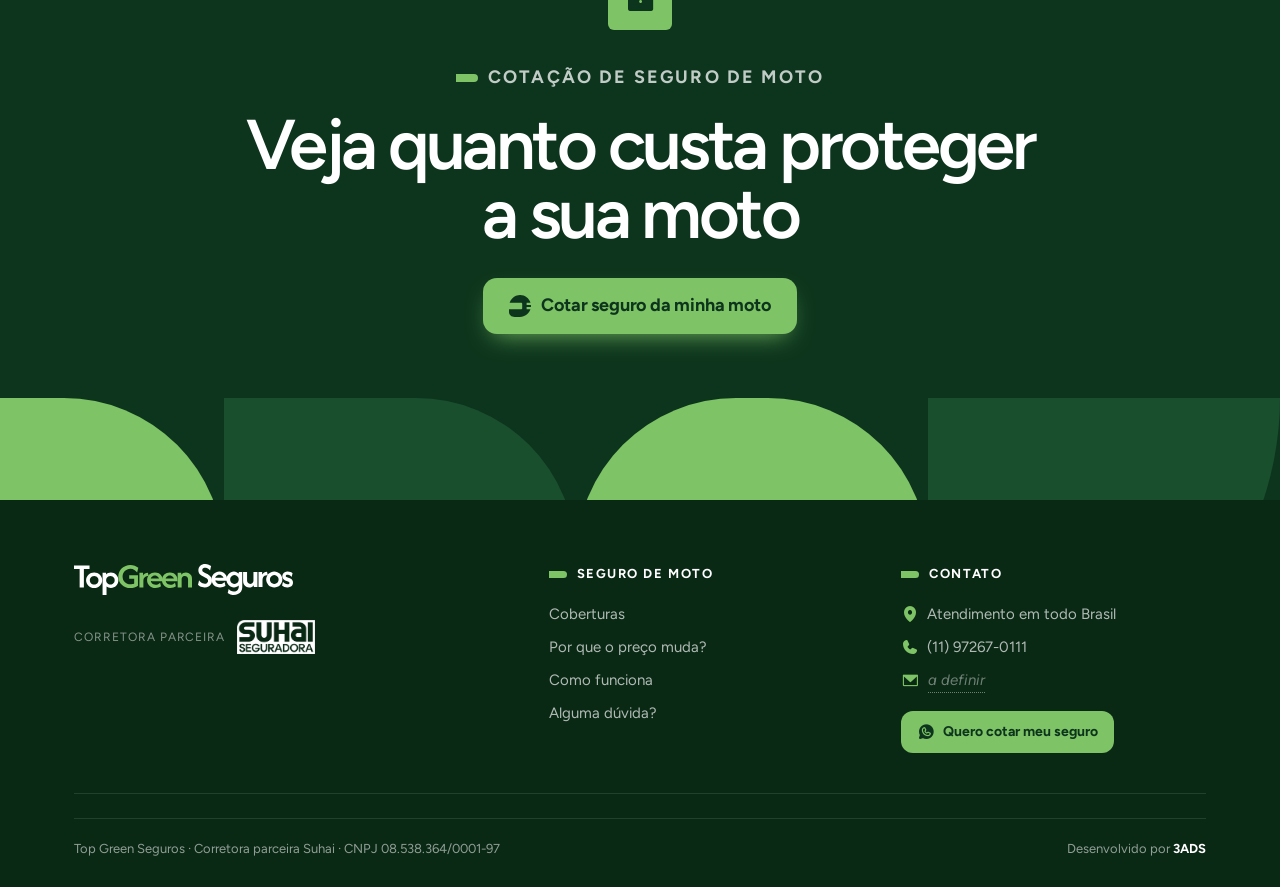
==== commit 4a42dc81: "v2: remove pergunta sobre roubo do FAQ Co-Authored-By: Claude Opus 5.5 <noreply@anthropic.com>" ====
--- a/v2/index.html
+++ b/v2/index.html
@@ -12,7 +12,7 @@
 <link rel="preload" href="../assets/icons/Phosphor-Fill.woff2" as="font" type="font/woff2" crossorigin>
 <link rel="stylesheet" href="../assets/icons/phosphor-fill.css">
 <link rel="preload" as="image" href="../assets/asfalto.webp">
-<link rel="stylesheet" href="styles.css">
+<link rel="stylesheet" href="styles.css?v=20261124">
 </head>
 <body>
 
@@ -319,10 +319,6 @@
           <p>Porque R$ 49,90 é o valor inicial. Modelo, ano, região e coberturas contratadas influenciam o preço da sua cotação.</p>
         </details>
         <details>
-          <summary>O que acontece se roubarem ou furtarem minha moto?</summary>
-          <p>Se o evento estiver coberto e a moto não for recuperada, a indenização segue as condições previstas na apólice.</p>
-        </details>
-        <details>
           <summary>Cobre batida?</summary>
           <p>Roubo e furto não incluem automaticamente qualquer dano causado por colisão. Para cobrir batidas, é possível contratar a cobertura completa.</p>
         </details>
@@ -414,6 +410,6 @@
   <a href="#" class="btn btn--whats-icon" data-whats target="_blank" rel="noopener" aria-label="Quero cotar meu seguro pelo WhatsApp"><i class="ph-fill ph-whatsapp-logo"></i></a>
 </div>
 
-<script src="script.js"></script>
+<script src="script.js?v=20261124"></script>
 </body>
 </html>
